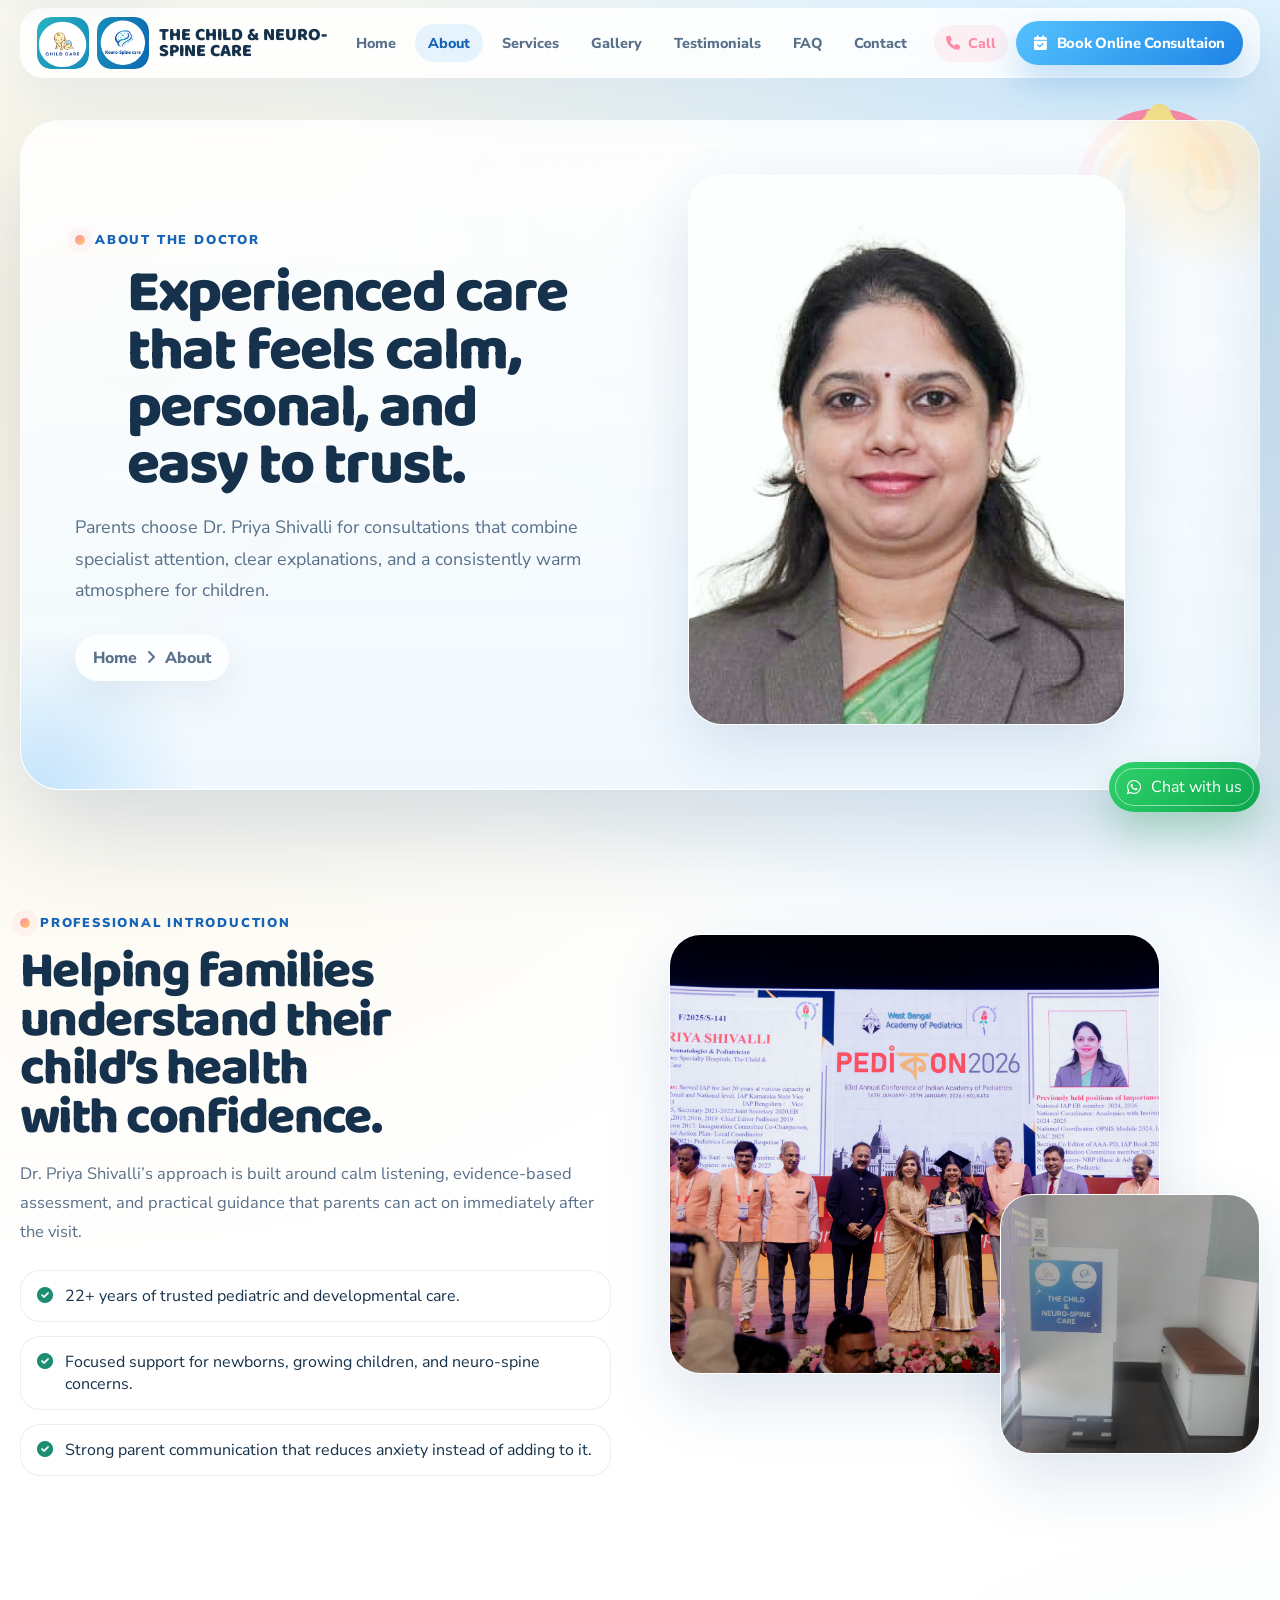
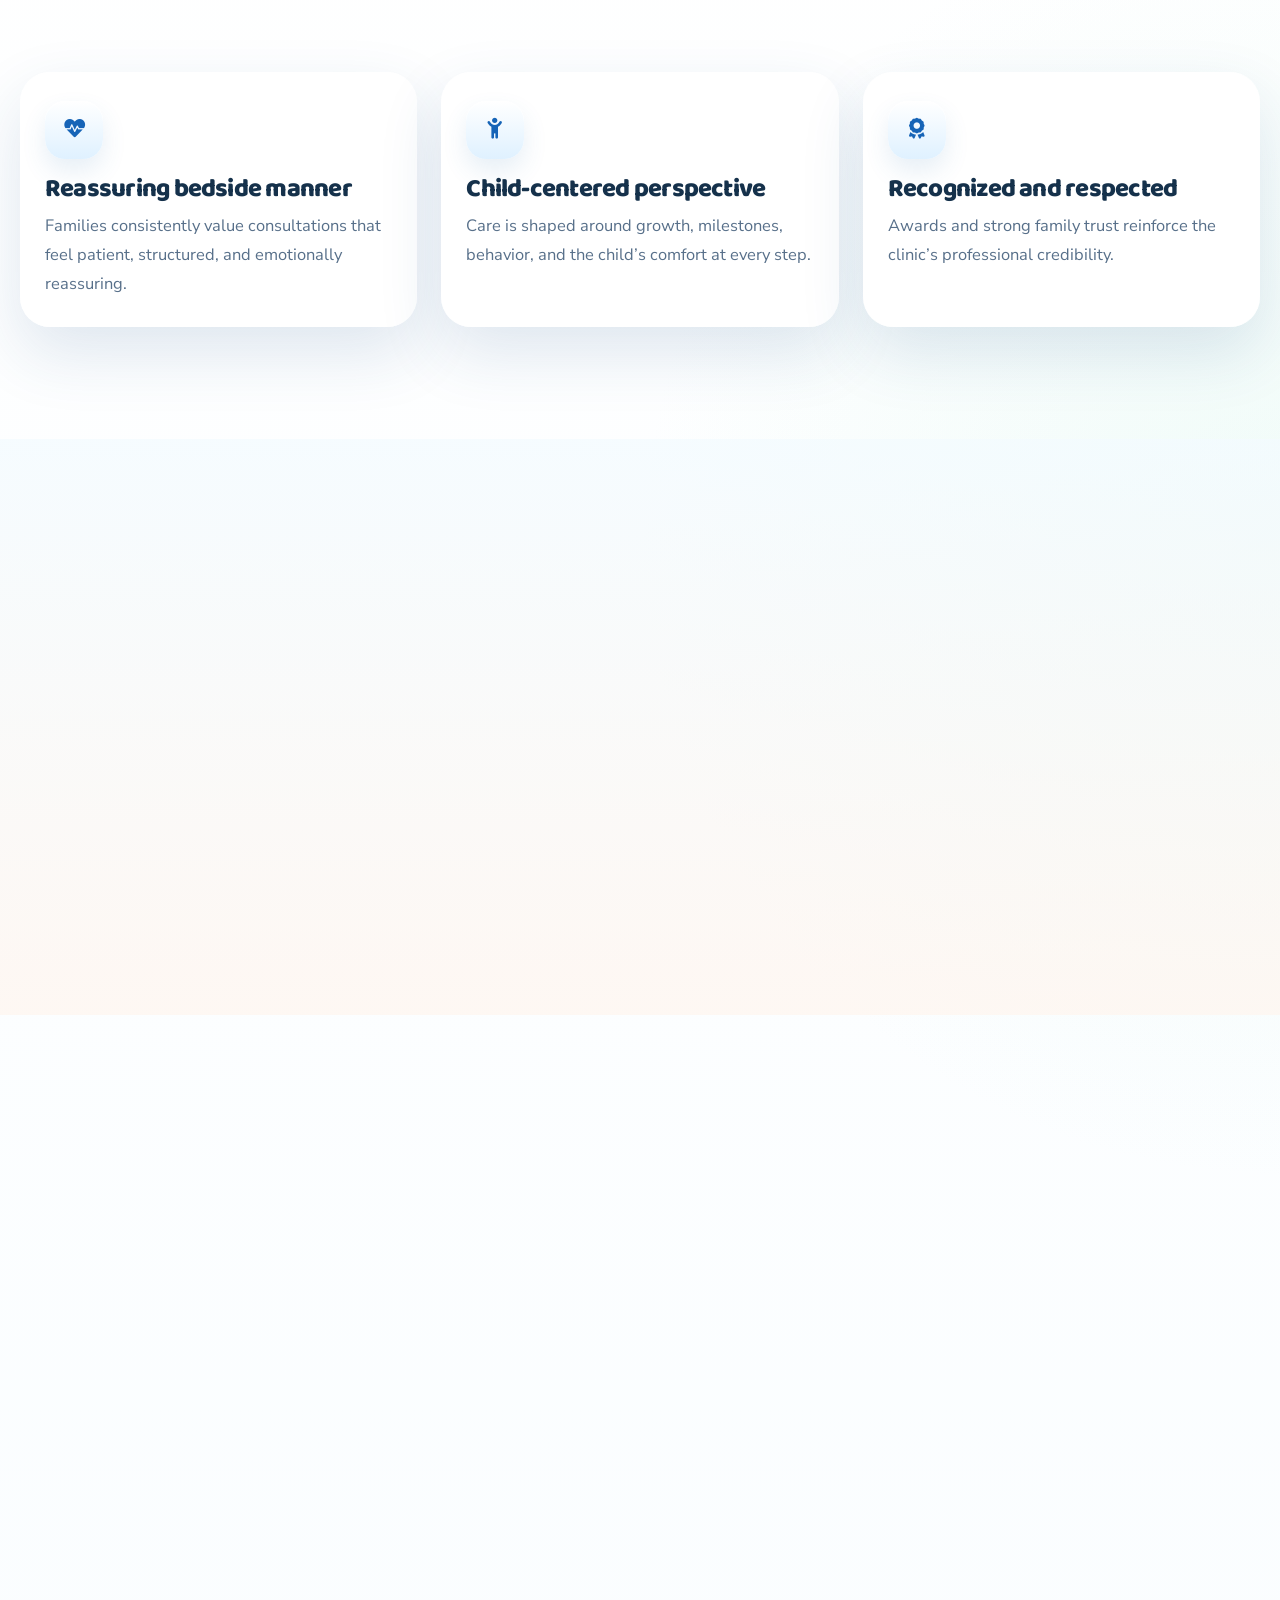
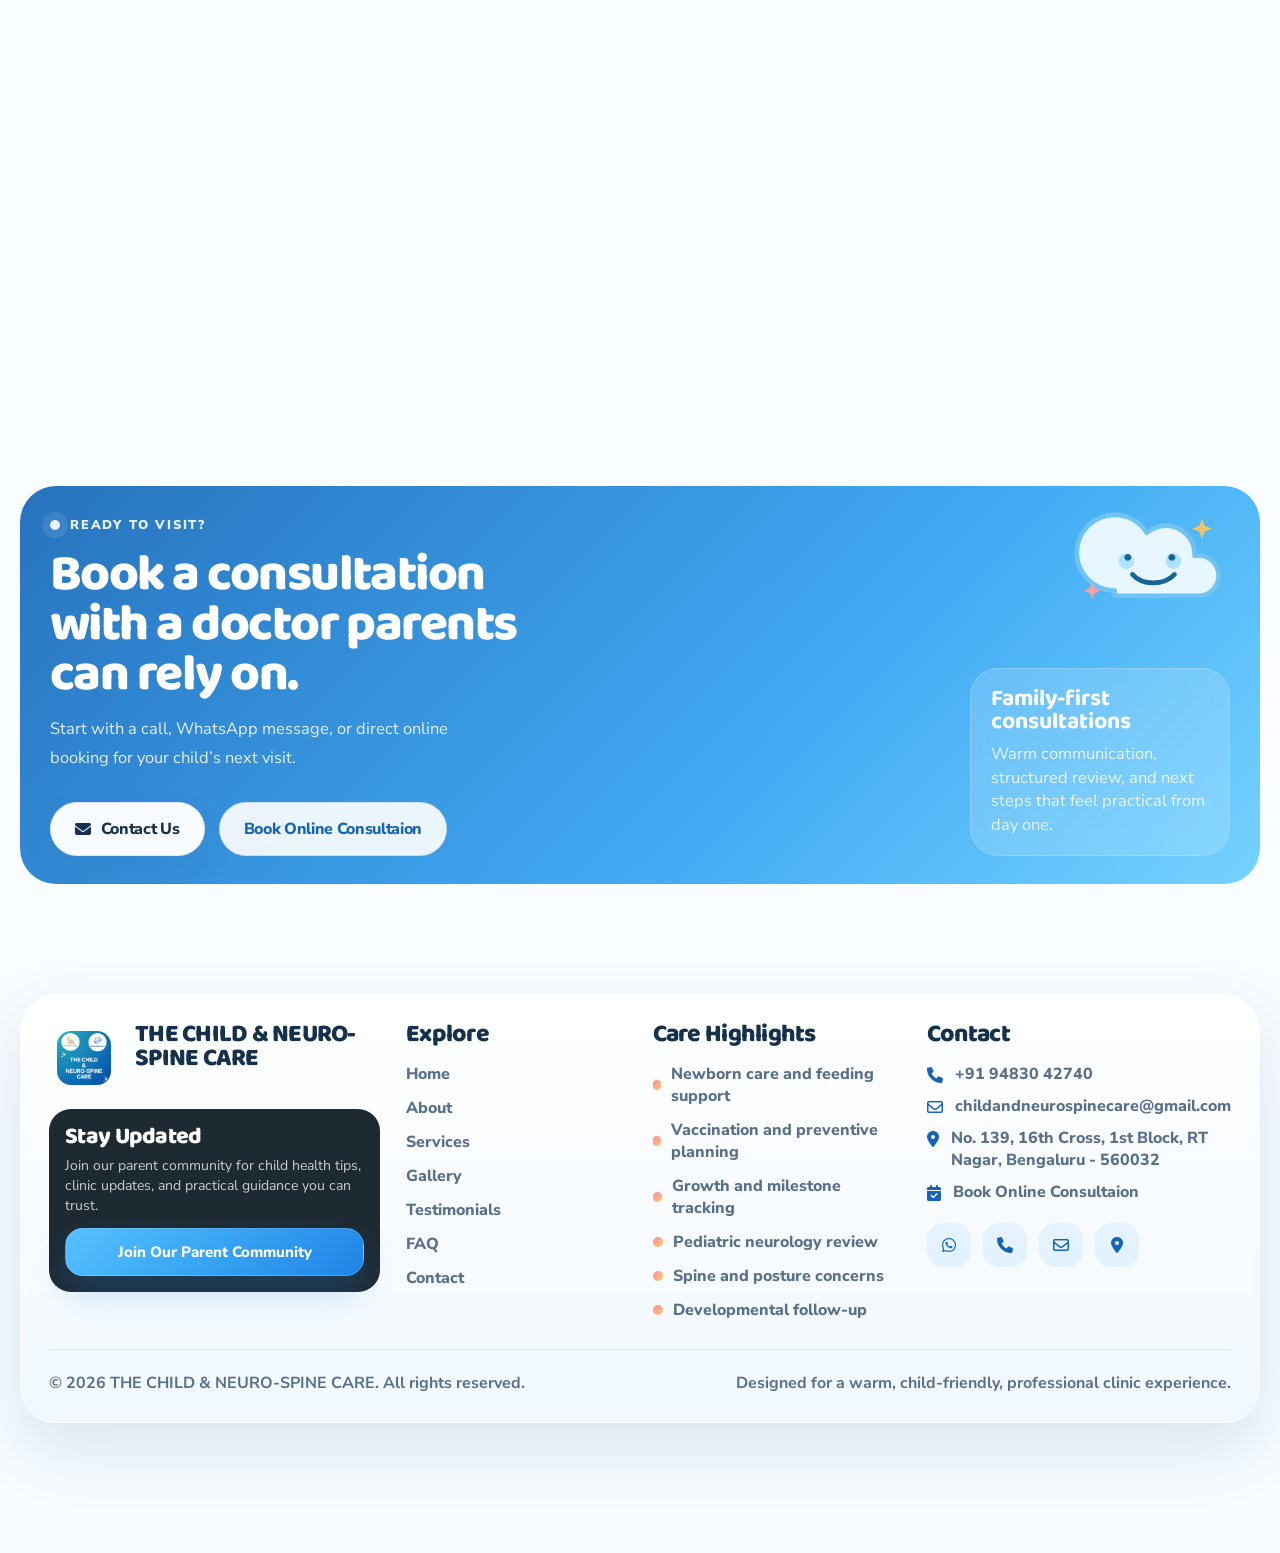
==== about.html @ d3ec3503 "commit" ====
<!DOCTYPE html>
<html lang="en">
<head>
  <meta charset="UTF-8">
  <meta name="viewport" content="width=device-width, initial-scale=1.0">
  <title>About Dr. Priya Shivalli | THE CHILD &amp; NEURO-SPINE CARE</title>
  <meta name="description" content="Meet Dr. Priya Shivalli and learn how THE CHILD &amp; NEURO-SPINE CARE combines experienced pediatric guidance with a child-friendly clinic experience in Bengaluru.">
  <meta name="keywords" content="Dr Priya Shivalli, pediatrician Bengaluru, child specialist RT Nagar, neuro-spine doctor">
  <link rel="canonical" href="https://thechildandneurospinecare.com/about.html">
  <meta property="og:type" content="profile">
  <meta property="og:title" content="About Dr. Priya Shivalli | THE CHILD &amp; NEURO-SPINE CARE">
  <meta property="og:description" content="Experienced, compassionate pediatric and neuro-spine care for children and families in Bengaluru.">
  <meta property="og:image" content="assets/img/all-images/drpriya/dr-priya-portrait.jpeg">
  <link rel="preconnect" href="https://fonts.googleapis.com">
  <link rel="preconnect" href="https://fonts.gstatic.com" crossorigin>
  <link rel="shortcut icon" href="assets/img/logo/drpriya/clinic-logo.png">
  <link rel="stylesheet" href="assets/css/plugins/fontawesome.css">
  <link rel="stylesheet" href="assets/css/styles.css">
  <script src="assets/js/script.js" defer></script>
</head>
<body data-page="about">
  <a class="skip-to-content" href="#main-content">Skip to content</a>
  <header class="site-header" data-site-header></header>

  <main class="site-main" id="main-content">
    <section class="page-hero">
      <div class="container">
        <img class="shape-doodle shape-doodle--rainbow" src="assets/img/icons/care-rainbow.svg" alt="" aria-hidden="true" data-parallax="16">
        <div class="page-hero__layout">
          <div class="page-hero__copy" data-reveal>
            <span class="eyebrow">About The Doctor</span>
            <h1>Experienced care that feels calm, personal, and easy to trust.</h1>
            <p class="lead">Parents choose Dr. Priya Shivalli for consultations that combine specialist attention, clear explanations, and a consistently warm atmosphere for children.</p>
            <div class="page-breadcrumbs" aria-label="Breadcrumb">
              <span><a href="index.html">Home</a></span>
              <span><i class="fa-solid fa-angle-right"></i></span>
              <span>About</span>
            </div>
          </div>

          <div class="page-hero__art page-hero__art--stack" data-reveal data-tilt>
            <div class="hero-portrait-card hero-portrait-card--about">
              <img class="about-hero-portrait" src="assets/img/all-images/drpriya/dr-priya-portrait.jpeg" alt="Dr. Priya Shivalli portrait" width="620" height="720" loading="eager">
            </div>
          </div>
        </div>
      </div>
    </section>

    <section class="section section--tight">
      <div class="container">
        <div class="split-layout split-layout--feature">
          <div class="section-copy" data-reveal>
            <span class="eyebrow">Professional Introduction</span>
            <h2>Helping families understand their child&rsquo;s health with confidence.</h2>
            <p>Dr. Priya Shivalli&rsquo;s approach is built around calm listening, evidence-based assessment, and practical guidance that parents can act on immediately after the visit.</p>
            <ul class="feature-list">
              <li><i class="fa-solid fa-circle-check"></i><span>22+ years of trusted pediatric and developmental care.</span></li>
              <li><i class="fa-solid fa-circle-check"></i><span>Focused support for newborns, growing children, and neuro-spine concerns.</span></li>
              <li><i class="fa-solid fa-circle-check"></i><span>Strong parent communication that reduces anxiety instead of adding to it.</span></li>
            </ul>
          </div>

          <div class="photo-stack" data-reveal>
            <div class="image-frame image-frame--tall">
              <img src="assets/img/all-images/drpriya/fiap-award.jpeg" alt="Dr. Priya Shivalli professional recognition award" width="620" height="460" loading="lazy">
            </div>
            <div class="image-frame image-frame--small">
              <img src="assets/img/all-images/drpriya/WhatsApp Image 2026-04-08 at 11.12.09.jpeg" alt="Professional clinic image of Dr. Priya Shivalli" width="420" height="420" loading="lazy">
            </div>
          </div>
        </div>
      </div>
    </section>

    <section class="section">
      <div class="container">
        <div class="grid grid-3">
          <article class="trust-card" data-reveal>
            <div class="trust-icon"><i class="fa-solid fa-heart-pulse"></i></div>
            <h3>Reassuring bedside manner</h3>
            <p>Families consistently value consultations that feel patient, structured, and emotionally reassuring.</p>
          </article>
          <article class="trust-card" data-reveal>
            <div class="trust-icon"><i class="fa-solid fa-child-reaching"></i></div>
            <h3>Child-centered perspective</h3>
            <p>Care is shaped around growth, milestones, behavior, and the child&rsquo;s comfort at every step.</p>
          </article>
          <article class="trust-card" data-reveal>
            <div class="trust-icon"><i class="fa-solid fa-award"></i></div>
            <h3>Recognized and respected</h3>
            <p>Awards and strong family trust reinforce the clinic&rsquo;s professional credibility.</p>
          </article>
        </div>
      </div>
    </section>

    <section class="section section--soft">
      <div class="container">
        <div class="section-header center" data-reveal>
          <span class="eyebrow">Care Philosophy</span>
          <h2>The values families feel during every visit.</h2>
        </div>

        <div class="grid grid-3">
          <article class="story-card story-card--compact" data-reveal>
            <div class="story-card__body">
              <div class="story-icon"><i class="fa-solid fa-ear-listen"></i></div>
              <h3>Listen before advising</h3>
              <p>Concerns are understood fully before a diagnosis, plan, or referral path is discussed.</p>
            </div>
          </article>
          <article class="story-card story-card--compact" data-reveal>
            <div class="story-card__body">
              <div class="story-icon"><i class="fa-solid fa-book-medical"></i></div>
              <h3>Explain clearly</h3>
              <p>Parents leave knowing what is expected, what is urgent, and what follow-up looks like.</p>
            </div>
          </article>
          <article class="story-card story-card--compact" data-reveal>
            <div class="story-card__body">
              <div class="story-icon"><i class="fa-solid fa-hand-holding-heart"></i></div>
              <h3>Support consistently</h3>
              <p>The goal is long-term trust, not a one-time visit that leaves parents uncertain.</p>
            </div>
          </article>
        </div>
      </div>
    </section>

    <section class="section">
      <div class="container">
        <div class="section-header center" data-reveal>
          <span class="eyebrow">Recognition</span>
          <h2>Awards and milestones that reflect trust and dedication.</h2>
        </div>

        <div class="mosaic-grid">
          <article class="mosaic-card mosaic-card--large" data-reveal>
            <img src="assets/img/all-images/drpriya/fiap-award.jpeg" alt="FIAP award recognition" width="760" height="620" loading="lazy">
          </article>
          <article class="mosaic-card" data-reveal>
            <img src="assets/img/all-images/drpriya/women-achiever-award.jpeg" alt="Women Achiever Award" width="420" height="320" loading="lazy">
          </article>
          <article class="mosaic-card" data-reveal>
            <img src="assets/img/all-images/drpriya/WhatsApp Image 2026-04-08 at 11.09.06.jpeg" alt="Professional recognition photo" width="420" height="320" loading="lazy">
          </article>
        </div>
      </div>
    </section>

    <section class="section cta-band">
      <div class="container">
        <div class="cta-panel" data-reveal>
          <img class="cta-doodle" src="assets/img/icons/pediatric-cloud.svg" alt="" aria-hidden="true">
          <div class="cta-grid">
            <div class="cta-copy">
              <span class="eyebrow eyebrow--light">Ready To Visit?</span>
              <h2>Book a consultation with a doctor parents can rely on.</h2>
              <p>Start with a call, WhatsApp message, or direct online booking for your child&rsquo;s next visit.</p>
              <div class="btn-row">
                <a class="btn btn-secondary" href="contact.html"><i class="fa-solid fa-envelope"></i> Contact Us</a>
                <a class="btn btn-outline" href="https://priyashivalli.exlyapp.com/049aae21-1f39-4c8d-b54e-3b586f53eaff" target="_blank" rel="noopener">Book Online Consultaion</a>
              </div>
            </div>
            <div class="cta-card">
              <strong>Family-first consultations</strong>
              <p>Warm communication, structured review, and next steps that feel practical from day one.</p>
            </div>
          </div>
        </div>
      </div>
    </section>
  </main>

  <footer class="site-footer" data-site-footer></footer>

  <a class="whatsapp-float" href="https://api.whatsapp.com/send/?phone=%2B919483042740&amp;text=Hello%21+I+would+like+to+book+an+appointment+for+my+child.&amp;type=phone_number&amp;app_absent=0" target="_blank" rel="noopener" aria-label="Chat on WhatsApp">
    <span class="whatsapp-float__pulse"></span>
    <i class="fa-brands fa-whatsapp"></i>
    <span>Chat with us</span>
  </a>

  <button class="back-to-top" type="button" aria-label="Back to top" data-back-to-top>
    <i class="fa-solid fa-arrow-up"></i>
  </button>

  <div class="sticky-cta-bar">
    <div class="sticky-cta-bar__inner">
      <a class="btn btn-primary" href="https://priyashivalli.exlyapp.com/049aae21-1f39-4c8d-b54e-3b586f53eaff" target="_blank" rel="noopener"><i class="fa-solid fa-calendar-check"></i> Book Online Consultaion</a>
      <a class="btn btn-call" href="tel:+919483042740"><i class="fa-solid fa-phone"></i> Call</a>
    </div>
  </div>
</body>
</html>
---- assets/css/styles.css ----
@import url("https://fonts.googleapis.com/css2?family=Baloo+2:wght@600;700;800&family=Nunito+Sans:wght@400;600;700;800;900&display=swap");

:root {
  --primary: #3aa7f3;
  --primary-dark: #1664b7;
  --secondary: #ff8ba7;
  --secondary-soft: rgba(255, 139, 167, 0.16);
  --accent: #ffcb65;
  --mint: #bdf0de;
  --mint-dark: #1b8e72;
  --ink: #15314b;
  --ink-soft: #58708a;
  --surface: rgba(255, 255, 255, 0.92);
  --surface-strong: #ffffff;
  --surface-blue: #edf7ff;
  --surface-peach: #fff2ed;
  --surface-mint: #eefcf5;
  --line: rgba(21, 49, 75, 0.1);
  --line-strong: rgba(21, 49, 75, 0.18);
  --shadow-sm: 0 16px 34px rgba(37, 88, 141, 0.08);
  --shadow-md: 0 26px 64px rgba(37, 88, 141, 0.14);
  --shadow-lg: 0 42px 96px rgba(37, 88, 141, 0.18);
  --radius-sm: 20px;
  --radius-md: 28px;
  --radius-lg: 40px;
  --radius-pill: 999px;
  --container: 1240px;
  --header-height: 68px;
  --gradient-main: linear-gradient(135deg, #56c1ff 0%, #3aa7f3 45%, #1f84e7 100%);
  --gradient-soft: linear-gradient(180deg, rgba(255, 255, 255, 0.94) 0%, rgba(238, 248, 255, 0.92) 100%);
  --gradient-peach: linear-gradient(135deg, #fff5ea 0%, #ffe0d8 100%);
  --gradient-mint: linear-gradient(135deg, #effff6 0%, #d7f8e7 100%);
}

*,
*::before,
*::after {
  box-sizing: border-box;
}

html {
  scroll-behavior: smooth;
}

body {
  margin: 0;
  font-family: "Nunito Sans", sans-serif;
  color: var(--ink);
  background:
    radial-gradient(circle at 8% 8%, rgba(255, 203, 101, 0.18), transparent 20%),
    radial-gradient(circle at 88% 5%, rgba(58, 167, 243, 0.18), transparent 18%),
    radial-gradient(circle at 100% 45%, rgba(189, 240, 222, 0.2), transparent 22%),
    linear-gradient(180deg, #f8fdff 0%, #ffffff 26%, #f7fcff 100%);
}

body.menu-open,
body.lightbox-open,
body.is-loading {
  overflow: hidden;
}

img {
  display: block;
  max-width: 100%;
}

a {
  color: inherit;
  text-decoration: none;
}

button,
input,
textarea,
select {
  font: inherit;
}

button {
  border: 0;
  background: none;
  cursor: pointer;
}

input,
textarea,
select {
  width: 100%;
  padding: 16px 18px;
  border-radius: 18px;
  border: 1px solid rgba(21, 49, 75, 0.12);
  background: rgba(255, 255, 255, 0.94);
  color: var(--ink);
  box-shadow: inset 0 1px 0 rgba(255, 255, 255, 0.5);
  transition: border-color 0.25s ease, box-shadow 0.25s ease, transform 0.25s ease;
}

input:focus,
textarea:focus,
select:focus {
  outline: none;
  border-color: rgba(58, 167, 243, 0.42);
  box-shadow: 0 0 0 4px rgba(58, 167, 243, 0.12);
}

textarea {
  min-height: 160px;
  resize: vertical;
}

.container {
  width: min(var(--container), calc(100% - 32px));
  margin: 0 auto;
}

.site-preloader {
  position: fixed;
  inset: 0;
  z-index: 320;
  display: grid;
  place-items: center;
  padding: 24px;
  background:
    radial-gradient(circle at 18% 18%, rgba(255, 203, 101, 0.22), transparent 18%),
    radial-gradient(circle at 82% 14%, rgba(58, 167, 243, 0.2), transparent 18%),
    radial-gradient(circle at 84% 78%, rgba(255, 139, 167, 0.16), transparent 20%),
    linear-gradient(180deg, rgba(248, 253, 255, 0.98), rgba(235, 246, 255, 0.98));
  opacity: 1;
  visibility: visible;
  transition: opacity 0.45s ease, visibility 0.45s ease;
}

.site-preloader.is-hidden {
  opacity: 0;
  visibility: hidden;
  pointer-events: none;
}

.site-preloader__panel {
  width: min(620px, 100%);
  padding: 34px 30px 28px;
  border-radius: 38px;
  background: rgba(255, 255, 255, 0.82);
  border: 1px solid rgba(255, 255, 255, 0.88);
  box-shadow: 0 34px 80px rgba(40, 104, 165, 0.18);
  backdrop-filter: blur(22px);
}

.site-preloader__scene {
  position: relative;
  display: grid;
  grid-template-columns: 120px 1fr 120px;
  gap: 18px;
  align-items: center;
}

.site-preloader__tile {
  display: grid;
  place-items: center;
  aspect-ratio: 1;
  border-radius: 28px;
  background: rgba(255, 255, 255, 0.92);
  box-shadow: 0 18px 40px rgba(56, 119, 178, 0.12);
}

.site-preloader__tile svg {
  width: 76%;
  height: auto;
}

.site-preloader__tile--rattle {
  animation: preloaderFloat 2.8s ease-in-out infinite;
}

.site-preloader__tile--rainbow {
  animation: preloaderBob 3.4s ease-in-out infinite;
}

.site-preloader__tile--block {
  animation: preloaderFloat 3s ease-in-out infinite -1.2s;
}

.site-preloader__star {
  transform-origin: 70px 24px;
  animation: preloaderTwinkle 1.8s ease-in-out infinite;
}

.site-preloader__copy {
  margin-top: 24px;
  text-align: center;
}

.site-preloader__copy strong,
.site-preloader__copy span {
  display: block;
}

.site-preloader__copy strong {
  font-family: "Baloo 2", sans-serif;
  font-size: clamp(1.65rem, 4vw, 2.55rem);
  line-height: 0.98;
  color: var(--ink);
}

.site-preloader__copy span {
  margin-top: 10px;
  color: var(--ink-soft);
  font-size: 1rem;
  font-weight: 800;
  line-height: 1.5;
}

.site-preloader__progress {
  margin-top: 22px;
  height: 10px;
  border-radius: 999px;
  background: rgba(21, 49, 75, 0.08);
  overflow: hidden;
}

.site-preloader__progress span {
  display: block;
  width: 42%;
  height: 100%;
  border-radius: inherit;
  background: linear-gradient(135deg, #ff8ba7 0%, #ffcb65 40%, #56c1ff 100%);
  animation: preloaderProgress 1.7s ease-in-out infinite;
}

.site-main {
  overflow: clip;
}

.section {
  padding: 112px 0;
  position: relative;
}

.section--tight {
  padding: 84px 0;
}

.section--soft {
  padding: 100px 0;
  background: linear-gradient(180deg, rgba(243, 251, 255, 0.74), rgba(255, 245, 238, 0.7));
}

.skip-to-content {
  position: absolute;
  left: 18px;
  top: -60px;
  z-index: 200;
  padding: 12px 16px;
  border-radius: 14px;
  background: #fff;
  box-shadow: var(--shadow-sm);
}

.skip-to-content:focus {
  top: 18px;
}

h1,
h2,
h3,
h4,
h5,
h6 {
  margin: 0;
  font-family: "Baloo 2", sans-serif;
  font-weight: 800;
  line-height: 0.95;
  letter-spacing: -0.03em;
}

h1 {
  font-size: clamp(3.15rem, 6vw, 5.75rem);
}

h2 {
  font-size: clamp(2.2rem, 4vw, 3.8rem);
}

h3 {
  font-size: clamp(1.3rem, 2vw, 1.85rem);
}

p {
  margin: 0;
  color: var(--ink-soft);
  line-height: 1.76;
  font-size: 1.03rem;
}

ul {
  margin: 0;
  padding: 0;
  list-style: none;
}

.lead {
  font-size: 1.12rem;
  max-width: 58ch;
}

.eyebrow {
  display: inline-flex;
  align-items: center;
  gap: 10px;
  font-size: 0.8rem;
  font-weight: 900;
  letter-spacing: 0.14em;
  text-transform: uppercase;
  color: var(--primary-dark);
}

.eyebrow::before {
  content: "";
  width: 10px;
  height: 10px;
  border-radius: 999px;
  background: linear-gradient(135deg, var(--secondary) 0%, var(--accent) 100%);
  box-shadow: 0 0 0 8px rgba(255, 139, 167, 0.08);
}

.eyebrow--light {
  color: rgba(255, 255, 255, 0.88);
}

.eyebrow--light::before {
  background: rgba(255, 255, 255, 0.9);
  box-shadow: 0 0 0 8px rgba(255, 255, 255, 0.09);
}

.section-header {
  max-width: 1120px;
  margin: 0 auto 46px;
  text-align: center;
}

.section-header--left {
  margin: 0 0 28px;
  text-align: left;
}

.section-header h2,
.page-hero__copy h1 {
  max-width: 28ch;
  margin-top: 14px;
  margin-left: auto;
  margin-right: auto;
}

.section-header--left h2 {
  max-width: 14ch;
  margin-left: 0;
  margin-right: 0;
}

.section-header p,
.section-copy p {
  margin-top: 16px;
}

.section-header p {
  max-width: 48ch;
  margin-left: auto;
  margin-right: auto;
}

.btn-row {
  display: flex;
  flex-wrap: wrap;
  gap: 14px;
  margin-top: 30px;
}

.btn-row--center {
  justify-content: center;
}

.btn {
  display: inline-flex;
  align-items: center;
  justify-content: center;
  gap: 10px;
  min-height: 54px;
  padding: 0 24px;
  border-radius: var(--radius-pill);
  font-weight: 800;
  letter-spacing: -0.02em;
  transition: transform 0.25s ease, box-shadow 0.25s ease, background 0.25s ease, border-color 0.25s ease;
}

.btn:hover {
  transform: translateY(-2px);
}

.btn-primary {
  color: #fff;
  background: var(--gradient-main);
  box-shadow: 0 18px 36px rgba(41, 137, 219, 0.28);
}

.btn-primary:hover {
  box-shadow: 0 24px 48px rgba(41, 137, 219, 0.34);
}

.btn-secondary {
  background: rgba(255, 255, 255, 0.96);
  border: 1px solid rgba(21, 49, 75, 0.08);
  color: var(--ink);
  box-shadow: var(--shadow-sm);
}

.btn-outline {
  background: rgba(255, 255, 255, 0.16);
  color: #fff;
  border: 1px solid rgba(255, 255, 255, 0.34);
  backdrop-filter: blur(10px);
}

body[data-page="home"] .btn-outline,
body[data-page="about"] .btn-outline,
body[data-page="services"] .btn-outline,
body[data-page="gallery"] .btn-outline,
body[data-page="testimonials"] .btn-outline,
body[data-page="faq"] .btn-outline,
body[data-page="contact"] .btn-outline,
.section .btn-outline {
  color: var(--primary-dark);
  background: rgba(255, 255, 255, 0.9);
  border-color: rgba(21, 49, 75, 0.12);
}

body[data-page="contact"] .page-hero__copy h1 {
  font-size: clamp(2.6rem, 4.6vw, 4.1rem);
  max-width: 16ch;
}

body[data-page="about"] .page-hero__copy h1,
body[data-page="services"] .page-hero__copy h1,
body[data-page="gallery"] .page-hero__copy h1,
body[data-page="testimonials"] .page-hero__copy h1,
body[data-page="faq"] .page-hero__copy h1 {
  font-size: clamp(2.55rem, 4.7vw, 4.45rem);
  max-width: 13ch;
}

.pulse-cta {
  animation: pulseShadow 2.8s infinite ease-in-out;
}

.site-header {
  position: sticky;
  top: 0;
  z-index: 120;
  padding: 8px 0 0;
}

.nav-shell {
  display: grid;
  grid-template-columns: auto 1fr auto;
  align-items: center;
  gap: 14px;
  min-height: var(--header-height);
  padding: 8px 16px;
  border: 1px solid rgba(255, 255, 255, 0.68);
  border-radius: 24px;
  background: rgba(255, 255, 255, 0.84);
  box-shadow: 0 18px 52px rgba(61, 117, 173, 0.1);
  backdrop-filter: blur(20px);
}

.site-header.is-scrolled .nav-shell {
  box-shadow: 0 18px 44px rgba(61, 117, 173, 0.16);
  transform: translateY(-2px);
}

.brand-link {
  display: inline-flex;
  align-items: center;
  gap: 10px;
  min-width: 0;
}

.brand-icons {
  display: flex;
  align-items: center;
  gap: 8px;
}

.brand-icon {
  display: block;
  width: 52px;
  height: 52px;
  border-radius: 14px;
  overflow: hidden;
  flex: 0 0 auto;
}

.brand-icon img {
  display: block;
  width: 100%;
  height: 100%;
  object-fit: cover;
  border-radius: inherit;
}

.brand-copy {
  min-width: 0;
}

.brand-title {
  display: block;
  color: var(--ink);
  font-family: "Baloo 2", sans-serif;
  font-size: 1.12rem;
  font-weight: 800;
  line-height: 0.92;
}

.brand-subtitle {
  display: block;
  margin-top: 2px;
  color: var(--ink-soft);
  font-size: 0.74rem;
  line-height: 1.2;
}

.nav-links {
  display: flex;
  justify-content: center;
  flex-wrap: nowrap;
  gap: 6px;
}

.nav-links a {
  padding: 9px 13px;
  border-radius: 999px;
  color: var(--ink-soft);
  font-size: 0.9rem;
  font-weight: 800;
  white-space: nowrap;
  transition: color 0.25s ease, background 0.25s ease, transform 0.25s ease;
}

.nav-links a:hover,
.nav-links a.is-active {
  color: var(--primary-dark);
  background: rgba(58, 167, 243, 0.12);
}

.nav-actions {
  display: inline-flex;
  align-items: center;
  gap: 8px;
}

.nav-pill {
  display: inline-flex;
  align-items: center;
  gap: 8px;
  padding: 9px 12px;
  border-radius: 999px;
  background: rgba(255, 139, 167, 0.12);
  color: var(--secondary);
  font-size: 0.88rem;
  font-weight: 800;
  white-space: nowrap;
}

.nav-cta {
  min-height: 44px;
  padding-inline: 18px;
  font-size: 0.92rem;
  white-space: nowrap;
}

.nav-toggle {
  display: none;
  width: 48px;
  height: 48px;
  border-radius: 16px;
  color: var(--ink);
  background: rgba(58, 167, 243, 0.1);
}

.mobile-menu {
  position: fixed;
  inset: 0;
  pointer-events: none;
  z-index: 140;
}

.mobile-menu__backdrop {
  position: absolute;
  inset: 0;
  background: rgba(16, 29, 45, 0.46);
  opacity: 0;
  transition: opacity 0.25s ease;
}

.mobile-menu__panel {
  position: absolute;
  top: 16px;
  right: 16px;
  bottom: 16px;
  width: min(420px, calc(100% - 32px));
  padding: 20px;
  border-radius: 30px;
  background: rgba(255, 255, 255, 0.96);
  box-shadow: var(--shadow-lg);
  transform: translateX(104%);
  transition: transform 0.3s ease;
  display: flex;
  flex-direction: column;
}

.mobile-menu.is-open {
  pointer-events: auto;
}

.mobile-menu.is-open .mobile-menu__backdrop {
  opacity: 1;
}

.mobile-menu.is-open .mobile-menu__panel {
  transform: translateX(0);
}

.mobile-menu__head,
.mobile-menu__brand {
  display: flex;
  align-items: center;
  gap: 14px;
}

.mobile-menu__head {
  justify-content: space-between;
  margin-bottom: 22px;
}

.mobile-menu__brand img {
  width: 54px;
  height: 54px;
  border-radius: 18px;
}

.mobile-menu__title {
  font-family: "Baloo 2", sans-serif;
  font-size: 1.4rem;
  line-height: 0.95;
}

.mobile-menu__brand p {
  margin-top: 6px;
  font-size: 0.9rem;
}

.mobile-menu__close {
  width: 46px;
  height: 46px;
  border-radius: 16px;
  background: rgba(58, 167, 243, 0.1);
  color: var(--ink);
}

.mobile-menu__nav {
  display: grid;
  gap: 8px;
}

.mobile-menu__nav a {
  display: flex;
  align-items: center;
  justify-content: space-between;
  gap: 12px;
  padding: 16px 18px;
  border-radius: 18px;
  background: rgba(237, 247, 255, 0.86);
  font-weight: 800;
  color: var(--ink);
}

.mobile-menu__nav a.is-active {
  background: rgba(58, 167, 243, 0.14);
  color: var(--primary-dark);
}

.mobile-menu__meta {
  margin-top: auto;
  display: grid;
  gap: 10px;
}

.mobile-menu__meta a {
  display: flex;
  align-items: center;
  gap: 10px;
  padding: 15px 16px;
  border-radius: 18px;
  background: rgba(255, 245, 238, 0.9);
  color: var(--ink);
  font-weight: 700;
}

.page-hero {
  position: relative;
  padding: 42px 0 38px;
}

.page-hero--home {
  padding-top: 18px;
}

.page-hero__layout {
  position: relative;
  display: grid;
  grid-template-columns: minmax(0, 1.05fr) minmax(320px, 0.95fr);
  gap: 42px;
  align-items: center;
  padding: 54px;
  border-radius: var(--radius-lg);
  background:
    linear-gradient(180deg, rgba(255, 255, 255, 0.9) 0%, rgba(240, 248, 255, 0.95) 100%),
    linear-gradient(130deg, rgba(255, 203, 101, 0.16) 0%, rgba(255, 255, 255, 0) 42%),
    linear-gradient(230deg, rgba(58, 167, 243, 0.16) 0%, rgba(255, 255, 255, 0) 48%);
  border: 1px solid rgba(255, 255, 255, 0.88);
  box-shadow: var(--shadow-lg);
  overflow: hidden;
}

.page-hero__layout::before,
.page-hero__layout::after {
  content: "";
  position: absolute;
  border-radius: 999px;
  pointer-events: none;
}

.page-hero__layout::before {
  width: 260px;
  height: 260px;
  right: -80px;
  top: -100px;
  background: radial-gradient(circle, rgba(255, 203, 101, 0.32), transparent 68%);
}

.page-hero__layout::after {
  width: 320px;
  height: 320px;
  left: -140px;
  bottom: -160px;
  background: radial-gradient(circle, rgba(58, 167, 243, 0.24), transparent 70%);
}

.page-hero__layout--home {
  min-height: 0;
}

.page-hero__layout--split {
  grid-template-columns: minmax(0, 1fr) minmax(380px, 0.96fr);
  gap: 24px;
  min-height: 0;
  align-items: center;
  padding: 24px;
  background:
    linear-gradient(180deg, rgba(255, 255, 255, 0.96) 0%, rgba(244, 250, 255, 0.96) 100%),
    linear-gradient(130deg, rgba(255, 203, 101, 0.1) 0%, rgba(255, 255, 255, 0) 46%),
    linear-gradient(230deg, rgba(58, 167, 243, 0.1) 0%, rgba(255, 255, 255, 0) 48%);
}

.hero-home-copy {
  position: relative;
  z-index: 2;
  display: flex;
  flex-direction: column;
  justify-content: center;
  gap: 0;
  padding: 8px 4px 8px 0;
}

.hero-home-copy h1 {
  max-width: 13ch;
  margin-top: 12px;
  color: var(--ink);
  font-size: clamp(2.45rem, 3.9vw, 4.2rem);
  line-height: 0.96;
}

.hero-home-copy .lead {
  margin-top: 14px;
  max-width: 48ch;
  color: var(--ink-soft);
  font-size: 1.02rem;
}

.hero-home-media {
  position: relative;
  min-height: 500px;
}

.hero-video-card {
  position: absolute;
  inset: 0;
  overflow: hidden;
  border-radius: 30px;
  box-shadow: 0 34px 70px rgba(28, 81, 132, 0.18);
  background: #d9eefb;
}

.hero-video-card__media,
.hero-video-card__overlay {
  position: absolute;
  inset: 0;
}

.hero-video-card__media {
  width: 100%;
  height: 100%;
  object-fit: cover;
}

.hero-video-card__overlay {
  background:
    linear-gradient(180deg, rgba(17, 41, 64, 0.12) 0%, rgba(17, 41, 64, 0.18) 100%),
    radial-gradient(circle at 0% 0%, rgba(255, 255, 255, 0.22), transparent 28%);
}

.hero-media-note {
  position: absolute;
  z-index: 2;
  display: inline-flex;
  align-items: center;
  gap: 12px;
  max-width: 238px;
  padding: 14px 16px;
  border-radius: 20px;
  background: rgba(255, 255, 255, 0.96);
  box-shadow: 0 22px 40px rgba(41, 93, 147, 0.14);
}

.hero-media-note i {
  display: grid;
  place-items: center;
  width: 44px;
  height: 44px;
  border-radius: 16px;
  background: rgba(58, 167, 243, 0.12);
  color: var(--primary-dark);
}

.hero-media-note strong,
.hero-media-note span {
  display: block;
}

.hero-media-note strong {
  color: var(--ink);
  font-size: 0.94rem;
}

.hero-media-note span {
  margin-top: 3px;
  color: var(--ink-soft);
  font-size: 0.8rem;
  line-height: 1.35;
}

.hero-media-note--top {
  top: 18px;
  left: 18px;
}

.hero-media-note--bottom {
  right: 18px;
  bottom: 18px;
}

.page-hero__copy {
  position: relative;
  z-index: 1;
}

.page-hero__copy .lead {
  margin-top: 18px;
}

.hero-pill-row {
  display: flex;
  flex-wrap: wrap;
  gap: 10px;
  margin-top: 16px;
}

.hero-pill {
  display: inline-flex;
  align-items: center;
  gap: 10px;
  padding: 10px 14px;
  border-radius: 999px;
  background: rgba(255, 255, 255, 0.9);
  color: var(--ink);
  font-size: 0.94rem;
  font-weight: 800;
  box-shadow: 0 12px 24px rgba(57, 113, 171, 0.08);
}

.hero-pill i {
  color: var(--secondary);
}

.hero-stat-row {
  display: grid;
  grid-template-columns: repeat(3, minmax(0, 1fr));
  gap: 12px;
  margin-top: 18px;
}

.hero-stat {
  padding: 14px 14px 12px;
  border-radius: 20px;
  background: rgba(255, 255, 255, 0.88);
  border: 1px solid rgba(21, 49, 75, 0.08);
  box-shadow: 0 12px 24px rgba(57, 113, 171, 0.08);
}

.hero-stat strong {
  display: block;
  font-family: "Baloo 2", sans-serif;
  font-size: 1.9rem;
  line-height: 0.92;
  color: var(--primary-dark);
}

.hero-stat span {
  display: block;
  margin-top: 6px;
  color: var(--ink-soft);
  font-size: 0.84rem;
  font-weight: 800;
  line-height: 1.35;
}

.metrics-strip {
  display: grid;
  grid-template-columns: repeat(3, minmax(0, 1fr));
  gap: 16px;
  margin-top: 30px;
}

.metrics-strip--hero {
  margin-top: 34px;
}

.metric-card {
  padding: 20px 18px;
  border-radius: 24px;
  background: rgba(255, 255, 255, 0.86);
  border: 1px solid rgba(21, 49, 75, 0.08);
  box-shadow: var(--shadow-sm);
}

.metric-card strong {
  display: block;
  font-family: "Baloo 2", sans-serif;
  font-size: 2.25rem;
  color: var(--primary-dark);
  line-height: 0.9;
}

.metric-card span {
  display: block;
  margin-top: 8px;
  color: var(--ink-soft);
  font-weight: 700;
  line-height: 1.45;
}

.page-breadcrumbs {
  display: inline-flex;
  align-items: center;
  gap: 10px;
  margin-top: 28px;
  padding: 12px 18px;
  border-radius: 999px;
  background: rgba(255, 255, 255, 0.86);
  color: var(--ink-soft);
  font-weight: 800;
  box-shadow: var(--shadow-sm);
}

.page-hero__art {
  position: relative;
  min-height: 560px;
  z-index: 1;
  transition: transform 0.3s ease;
}

.page-hero__art--stack,
.page-hero__art--mosaic {
  display: grid;
  place-items: center;
}

.hero-portrait-card,
.hero-photo-card,
.image-frame,
.story-card,
.gallery-card,
.contact-card,
.testimonial-card,
.trust-card,
.service-panel,
.faq-note-card,
.hours-card,
.contact-form,
.footer-panel,
.highlight-band {
  border: 1px solid rgba(255, 255, 255, 0.84);
  box-shadow: var(--shadow-md);
}

.hero-portrait-card,
.hero-photo-card {
  position: absolute;
  overflow: hidden;
  background: rgba(255, 255, 255, 0.9);
}

.hero-portrait-card {
  inset: 0 60px 70px 10px;
  border-radius: 34px;
}

.hero-portrait-card img,
.hero-photo-card img {
  width: 100%;
  height: 100%;
  object-fit: cover;
}

.hero-portrait-card--about {
  inset: 0 80px 10px 0;
}

.about-hero-portrait {
  object-position: center 18%;
  transform: scale(1.14);
  transform-origin: center 18%;
}

.hero-photo-card--clinic {
  right: -6px;
  bottom: 0;
  width: 260px;
  height: 200px;
  border-radius: 28px;
}

.hero-photo-card--award {
  right: -8px;
  bottom: 22px;
  width: 250px;
  height: 210px;
  border-radius: 28px;
}

.hero-photo-card--clinic-large {
  inset: 24px;
  border-radius: 34px;
}

.floating-badge {
  position: absolute;
  display: inline-flex;
  align-items: center;
  gap: 12px;
  max-width: 240px;
  padding: 14px 16px;
  border-radius: 22px;
  background: rgba(255, 255, 255, 0.96);
  box-shadow: 0 18px 30px rgba(55, 102, 157, 0.16);
  animation: floaty 4s ease-in-out infinite;
}

.floating-badge i {
  display: grid;
  place-items: center;
  width: 42px;
  height: 42px;
  border-radius: 14px;
  background: rgba(58, 167, 243, 0.14);
  color: var(--primary-dark);
}

.floating-badge strong,
.floating-badge span {
  display: block;
}

.floating-badge strong {
  font-size: 0.96rem;
}

.floating-badge span {
  color: var(--ink-soft);
  font-size: 0.82rem;
  line-height: 1.4;
}

.floating-badge--top {
  top: 34px;
  left: -18px;
}

.floating-badge--bottom {
  right: 18px;
  bottom: 26px;
  animation-delay: -1.5s;
}

.floating-badge--inline {
  position: absolute;
  left: -10px;
  bottom: 24px;
}

.shape-doodle {
  position: absolute;
  z-index: 0;
  pointer-events: none;
  transition: transform 0.2s linear;
  animation: drift 9s ease-in-out infinite;
}

.shape-doodle--cloud {
  width: 210px;
  top: 26px;
  right: 30px;
}

.shape-doodle--rainbow {
  width: 210px;
  top: 0;
  right: 18px;
}

.shape-doodle--loop {
  width: 160px;
  left: 16px;
  top: 48px;
}

.highlight-band {
  display: grid;
  grid-template-columns: repeat(4, minmax(0, 1fr));
  gap: 14px;
  margin-top: 22px;
  padding: 16px;
  border-radius: 28px;
  background: rgba(255, 255, 255, 0.88);
}

.highlight-band span {
  display: inline-flex;
  align-items: center;
  gap: 10px;
  justify-content: center;
  padding: 14px 16px;
  border-radius: 18px;
  background: rgba(237, 247, 255, 0.88);
  color: var(--ink);
  font-weight: 800;
  text-align: center;
  line-height: 1.35;
}

.highlight-band i {
  color: var(--secondary);
}

.split-layout {
  display: grid;
  grid-template-columns: repeat(2, minmax(0, 1fr));
  gap: 42px;
  align-items: center;
}

.split-layout--feature {
  gap: 58px;
}

.section-copy h2 {
  margin-top: 14px;
  max-width: 12ch;
}

.section-copy--centered {
  text-align: center;
}

.section-copy--centered .eyebrow {
  justify-content: center;
}

.section-copy--centered h2 {
  max-width: 24ch;
  margin-left: auto;
  margin-right: auto;
}

.section-header h2 {
  font-size: clamp(2.25rem, 3.2vw, 3.45rem);
  line-height: 1.02;
}

.section-copy--centered p {
  max-width: 46ch;
  margin-left: auto;
  margin-right: auto;
}

.section-copy--centered .feature-list,
.section-copy--centered .btn-row {
  text-align: left;
}

.feature-list {
  display: grid;
  gap: 14px;
  margin-top: 24px;
}

.feature-list li {
  display: flex;
  align-items: flex-start;
  gap: 12px;
  padding: 14px 16px;
  border-radius: 20px;
  background: rgba(255, 255, 255, 0.72);
  border: 1px solid rgba(21, 49, 75, 0.08);
}

.feature-list i {
  margin-top: 2px;
  color: var(--mint-dark);
}

.photo-stack {
  position: relative;
  min-height: 520px;
}

.photo-stack--offset {
  min-height: 580px;
}

.image-frame {
  overflow: hidden;
  border-radius: 32px;
  background: #fff;
}

.image-frame img {
  width: 100%;
  height: 100%;
  object-fit: cover;
}

.image-frame__award-crop {
  object-position: center bottom;
  transform: scale(1.18);
  transform-origin: center bottom;
}

.image-frame--tall {
  position: absolute;
  inset: 0 100px 80px 0;
}

.image-frame--small {
  position: absolute;
  right: 0;
  bottom: 0;
  width: 260px;
  height: 260px;
}

.image-frame--contact {
  min-height: 260px;
}

.image-frame--feature {
  min-height: 520px;
}

.floating-note {
  position: absolute;
  left: -20px;
  bottom: 24px;
  display: inline-flex;
  align-items: center;
  gap: 14px;
  max-width: 280px;
  padding: 16px 18px;
  border-radius: 24px;
  background: rgba(255, 255, 255, 0.96);
  box-shadow: var(--shadow-md);
}

.floating-note img {
  width: 74px;
  flex: 0 0 auto;
}

.floating-note span {
  font-weight: 800;
  line-height: 1.45;
}

.grid {
  display: grid;
  gap: 24px;
}

.grid-2 {
  grid-template-columns: repeat(2, minmax(0, 1fr));
}

.grid-3 {
  grid-template-columns: repeat(3, minmax(0, 1fr));
}

.grid-4 {
  grid-template-columns: repeat(4, minmax(0, 1fr));
}

.why-layout {
  display: grid;
  grid-template-columns: minmax(0, 1.05fr) minmax(0, 0.95fr);
  gap: 28px;
  align-items: center;
}

.why-layout__media {
  position: relative;
}

.why-layout__badge {
  position: absolute;
  left: 20px;
  right: 20px;
  bottom: 20px;
  padding: 18px 20px;
  border-radius: 24px;
  background: rgba(18, 46, 70, 0.74);
  color: #fff;
  backdrop-filter: blur(14px);
}

.why-layout__badge strong,
.why-layout__badge span {
  display: block;
}

.why-layout__badge span {
  margin-top: 6px;
  color: rgba(255, 255, 255, 0.84);
  font-size: 0.94rem;
}

.why-layout__cards {
  display: grid;
  grid-template-columns: repeat(2, minmax(0, 1fr));
  gap: 18px;
}

.trust-card--mini {
  min-height: 100%;
}

.process-grid {
  display: grid;
  grid-template-columns: repeat(4, minmax(0, 1fr));
  gap: 20px;
}

.process-card {
  position: relative;
  padding: 28px 22px 24px;
  border-radius: 30px;
  background: rgba(255, 255, 255, 0.92);
  border: 1px solid rgba(255, 255, 255, 0.84);
  box-shadow: var(--shadow-md);
  overflow: hidden;
}

.process-number {
  position: absolute;
  top: 16px;
  right: 18px;
  font-family: "Baloo 2", sans-serif;
  font-size: 3.2rem;
  line-height: 1;
  color: rgba(58, 167, 243, 0.14);
}

.process-icon {
  display: grid;
  place-items: center;
  width: 58px;
  height: 58px;
  border-radius: 20px;
  background: rgba(58, 167, 243, 0.12);
  color: var(--primary-dark);
  font-size: 1.35rem;
}

.process-icon i {
  line-height: 1;
}

.process-card h3 {
  margin-top: 18px;
}

.process-card p {
  margin-top: 10px;
}

.process-section--premium,
.parent-trust-section {
  isolation: isolate;
}

.process-section--premium::before,
.process-section--premium::after,
.parent-trust-section::before,
.parent-trust-section::after {
  content: "";
  position: absolute;
  border-radius: 50%;
  pointer-events: none;
  z-index: -1;
}

.process-section--premium::before {
  top: 110px;
  left: -140px;
  width: 360px;
  height: 360px;
  background: radial-gradient(circle, rgba(255, 203, 101, 0.28) 0%, rgba(255, 203, 101, 0) 72%);
  animation: drift 12s ease-in-out infinite;
}

.process-section--premium::after {
  right: -120px;
  bottom: 20px;
  width: 420px;
  height: 420px;
  background: radial-gradient(circle, rgba(58, 167, 243, 0.22) 0%, rgba(58, 167, 243, 0) 72%);
  animation: drift 14s ease-in-out infinite reverse;
}

.parent-trust-section::before {
  top: 40px;
  right: -140px;
  width: 420px;
  height: 420px;
  background: radial-gradient(circle, rgba(255, 139, 167, 0.18) 0%, rgba(255, 139, 167, 0) 74%);
  animation: drift 16s ease-in-out infinite;
}

.parent-trust-section::after {
  left: -110px;
  bottom: 10px;
  width: 360px;
  height: 360px;
  background: radial-gradient(circle, rgba(189, 240, 222, 0.34) 0%, rgba(189, 240, 222, 0) 72%);
  animation: drift 15s ease-in-out infinite reverse;
}

.process-section__intro p,
.parent-trust-section__intro p {
  max-width: 62ch;
  margin-left: auto;
  margin-right: auto;
}

.process-intro-pills {
  display: flex;
  justify-content: center;
  flex-wrap: wrap;
  gap: 12px;
  margin-top: 24px;
}

.process-intro-pills span {
  display: inline-flex;
  align-items: center;
  gap: 10px;
  padding: 11px 18px;
  border-radius: 999px;
  background: rgba(255, 255, 255, 0.78);
  border: 1px solid rgba(255, 255, 255, 0.9);
  box-shadow: 0 16px 34px rgba(37, 88, 141, 0.09);
  color: var(--ink);
  font-size: 0.95rem;
  font-weight: 800;
  backdrop-filter: blur(14px);
}

.process-intro-pills i {
  color: var(--primary-dark);
}

.process-journey {
  display: grid;
  grid-template-columns: minmax(320px, 0.84fr) minmax(0, 1.16fr);
  gap: 26px;
  align-items: start;
  margin-top: 52px;
}

.process-journey__summary {
  position: sticky;
  top: calc(var(--header-height) + 24px);
  padding: 34px 32px;
  border-radius: 36px;
  color: #fff;
  background:
    radial-gradient(circle at 18% 18%, rgba(255, 203, 101, 0.2), transparent 24%),
    radial-gradient(circle at 82% 16%, rgba(255, 255, 255, 0.16), transparent 28%),
    linear-gradient(155deg, #15314b 0%, #1a578f 55%, #3aa7f3 100%);
  box-shadow: 0 34px 88px rgba(29, 87, 140, 0.26);
  overflow: hidden;
}

.process-journey__summary::before {
  content: "";
  position: absolute;
  inset: auto -50px -70px auto;
  width: 220px;
  height: 220px;
  border-radius: 50%;
  background: radial-gradient(circle, rgba(255, 255, 255, 0.24) 0%, rgba(255, 255, 255, 0) 68%);
  animation: floaty 5s ease-in-out infinite;
}

.process-journey__eyebrow {
  display: inline-flex;
  align-items: center;
  gap: 8px;
  padding: 10px 16px;
  border-radius: 999px;
  background: rgba(255, 255, 255, 0.12);
  border: 1px solid rgba(255, 255, 255, 0.18);
  font-size: 0.86rem;
  font-weight: 900;
  letter-spacing: 0.08em;
  text-transform: uppercase;
}

.process-journey__summary h3 {
  margin-top: 20px;
  font-size: clamp(2.1rem, 3vw, 3rem);
  max-width: 11ch;
}

.process-journey__summary p {
  margin-top: 18px;
  color: rgba(255, 255, 255, 0.84);
  font-size: 1rem;
  line-height: 1.75;
}

.process-journey__stats {
  display: grid;
  grid-template-columns: repeat(2, minmax(0, 1fr));
  gap: 14px;
  margin-top: 28px;
}

.process-journey__stats div {
  padding: 18px;
  border-radius: 24px;
  background: rgba(255, 255, 255, 0.12);
  border: 1px solid rgba(255, 255, 255, 0.14);
  backdrop-filter: blur(8px);
}

.process-journey__stats strong,
.process-journey__stats span {
  display: block;
}

.process-journey__stats strong {
  font-family: "Baloo 2", sans-serif;
  font-size: 2rem;
  line-height: 0.95;
}

.process-journey__stats span {
  margin-top: 8px;
  color: rgba(255, 255, 255, 0.74);
  font-size: 0.92rem;
  line-height: 1.5;
}

.process-journey__note {
  display: grid;
  grid-template-columns: auto 1fr;
  gap: 14px;
  align-items: start;
  margin-top: 20px;
  padding: 18px 18px 20px;
  border-radius: 24px;
  background: rgba(255, 255, 255, 0.1);
  border: 1px solid rgba(255, 255, 255, 0.14);
}

.process-journey__note-icon {
  display: grid;
  place-items: center;
  width: 48px;
  height: 48px;
  border-radius: 16px;
  background: rgba(255, 255, 255, 0.12);
  flex: 0 0 48px;
  overflow: hidden;
}

.process-journey__note-icon img {
  display: block;
  width: 100%;
  height: 100%;
  object-fit: cover;
}

.process-journey__note strong,
.process-journey__note span {
  display: block;
}

.process-journey__note strong {
  font-size: 1rem;
  font-weight: 900;
}

.process-journey__note span {
  margin-top: 6px;
  color: rgba(255, 255, 255, 0.76);
  line-height: 1.6;
}

.process-journey__timeline {
  position: relative;
  display: grid;
  gap: 18px;
  padding-left: 74px;
}

.process-journey__rail {
  position: absolute;
  left: 30px;
  top: 18px;
  bottom: 18px;
  width: 4px;
}

.process-journey__rail-track,
.process-journey__rail-progress {
  position: absolute;
  left: 0;
  width: 100%;
  border-radius: 999px;
}

.process-journey__rail-track {
  top: 0;
  bottom: 0;
  background: linear-gradient(180deg, rgba(58, 167, 243, 0.14), rgba(21, 49, 75, 0.06));
}

.process-journey__rail-progress {
  top: 0;
  height: 14%;
  background: linear-gradient(180deg, #ffcb65 0%, #ff8ba7 45%, #3aa7f3 100%);
  box-shadow: 0 0 24px rgba(58, 167, 243, 0.28);
  transition: height 0.55s cubic-bezier(0.22, 1, 0.36, 1);
}

.process-stage {
  position: relative;
  display: grid;
  grid-template-columns: auto auto minmax(0, 1fr) minmax(180px, 220px);
  gap: 18px;
  align-items: center;
  padding: 26px 24px 26px 28px;
  border-radius: 32px;
  background: rgba(255, 255, 255, 0.78);
  border: 1px solid rgba(255, 255, 255, 0.86);
  box-shadow: 0 24px 64px rgba(37, 88, 141, 0.12);
  backdrop-filter: blur(18px);
  transition:
    transform 0.45s cubic-bezier(0.22, 1, 0.36, 1),
    box-shadow 0.45s ease,
    border-color 0.45s ease,
    background 0.45s ease;
}

.process-stage::before {
  content: "";
  position: absolute;
  inset: 0 auto 0 0;
  width: 5px;
  border-radius: inherit;
  background: linear-gradient(180deg, rgba(255, 203, 101, 0.2), rgba(58, 167, 243, 0.75), rgba(21, 49, 75, 0.18));
  opacity: 0.35;
  transition: opacity 0.35s ease;
}

.process-stage::after {
  content: "";
  position: absolute;
  left: -53px;
  top: 40px;
  width: 18px;
  height: 18px;
  border-radius: 50%;
  background: #fff;
  border: 4px solid rgba(58, 167, 243, 0.34);
  box-shadow: 0 0 0 8px rgba(58, 167, 243, 0.1);
  transition: transform 0.35s ease, border-color 0.35s ease, box-shadow 0.35s ease;
}

.process-stage.is-active {
  transform: translateX(12px);
  background: rgba(255, 255, 255, 0.96);
  border-color: rgba(58, 167, 243, 0.24);
  box-shadow: 0 34px 80px rgba(37, 88, 141, 0.18);
}

.process-stage.is-active::before {
  opacity: 1;
}

.process-stage.is-active::after {
  transform: scale(1.12);
  border-color: var(--secondary);
  box-shadow: 0 0 0 10px rgba(255, 139, 167, 0.12);
}

.process-stage__count {
  font-family: "Baloo 2", sans-serif;
  font-size: clamp(2.9rem, 4vw, 3.8rem);
  line-height: 0.9;
  color: rgba(21, 49, 75, 0.08);
}

.process-stage__icon {
  display: grid;
  place-items: center;
  width: 66px;
  height: 66px;
  border-radius: 24px;
  color: var(--primary-dark);
  font-size: 1.45rem;
  background: linear-gradient(180deg, #ffffff 0%, #dff1ff 100%);
  box-shadow: inset 0 1px 0 rgba(255, 255, 255, 0.96), 0 14px 30px rgba(60, 120, 181, 0.14);
}

.process-stage__body {
  min-width: 0;
}

.process-stage__eyebrow {
  display: inline-block;
  color: var(--primary-dark);
  font-size: 0.82rem;
  font-weight: 900;
  letter-spacing: 0.1em;
  text-transform: uppercase;
}

.process-stage__body h3 {
  margin-top: 10px;
}

.process-stage__body p {
  margin-top: 12px;
  max-width: 46ch;
}

.process-stage__chips {
  display: flex;
  flex-wrap: wrap;
  gap: 10px;
  margin-top: 16px;
}

.process-stage__chips span {
  padding: 8px 13px;
  border-radius: 999px;
  background: rgba(237, 247, 255, 0.92);
  border: 1px solid rgba(58, 167, 243, 0.12);
  color: var(--ink);
  font-size: 0.82rem;
  font-weight: 800;
}

.process-stage__meta {
  align-self: stretch;
  display: flex;
  flex-direction: column;
  justify-content: center;
  padding: 16px 18px;
  border-radius: 24px;
  background: linear-gradient(180deg, rgba(255, 255, 255, 0.92), rgba(237, 247, 255, 0.82));
  border: 1px solid rgba(21, 49, 75, 0.08);
}

.process-stage__meta strong,
.process-stage__meta span {
  display: block;
}

.process-stage__meta strong {
  color: var(--ink);
  font-size: 0.92rem;
  font-weight: 900;
}

.process-stage__meta span {
  margin-top: 8px;
  color: var(--ink-soft);
  font-size: 0.92rem;
  line-height: 1.55;
}

.process-stage__snapshot {
  display: grid;
  gap: 14px;
}

.process-stage__media {
  overflow: hidden;
  border-radius: 18px;
  aspect-ratio: 1.35 / 0.95;
  background: rgba(221, 238, 251, 0.9);
  box-shadow: 0 16px 34px rgba(37, 88, 141, 0.1);
}

.process-stage__media img {
  width: 100%;
  height: 100%;
  object-fit: cover;
  transition: transform 0.45s ease;
}

.process-stage.is-active .process-stage__media img {
  transform: scale(1.04);
}

.parent-trust-showcase {
  display: grid;
  grid-template-columns: minmax(320px, 0.88fr) minmax(0, 1.12fr);
  gap: 24px;
  align-items: start;
  margin-top: 52px;
}

.trust-immersive-card {
  position: sticky;
  top: calc(var(--header-height) + 24px);
  padding: 34px 32px;
  border-radius: 36px;
  color: #fff;
  background:
    radial-gradient(circle at 82% 16%, rgba(255, 255, 255, 0.16), transparent 24%),
    radial-gradient(circle at 14% 82%, rgba(255, 139, 167, 0.26), transparent 26%),
    linear-gradient(160deg, #14314a 0%, #1d4f7d 48%, #2e7ac0 100%);
  box-shadow: 0 36px 84px rgba(22, 79, 126, 0.24);
  overflow: hidden;
}

.trust-immersive-card::before {
  content: "";
  position: absolute;
  inset: auto -40px -72px auto;
  width: 220px;
  height: 220px;
  border-radius: 50%;
  background: radial-gradient(circle, rgba(255, 255, 255, 0.24) 0%, rgba(255, 255, 255, 0) 66%);
  animation: floaty 6s ease-in-out infinite;
}

.trust-feature-card__eyebrow {
  display: inline-flex;
  align-items: center;
  gap: 8px;
  padding: 10px 16px;
  border-radius: 999px;
  background: rgba(255, 255, 255, 0.12);
  border: 1px solid rgba(255, 255, 255, 0.18);
  font-size: 0.86rem;
  font-weight: 900;
  letter-spacing: 0.08em;
  text-transform: uppercase;
}

.trust-immersive-card h3 {
  margin-top: 20px;
  font-size: clamp(2rem, 3vw, 3.1rem);
  max-width: 11ch;
}

.trust-immersive-card p {
  margin-top: 18px;
  color: rgba(255, 255, 255, 0.82);
  line-height: 1.72;
}

.trust-immersive-card__metrics {
  display: grid;
  grid-template-columns: repeat(2, minmax(0, 1fr));
  gap: 14px;
  margin-top: 28px;
}

.trust-immersive-card__metrics div {
  padding: 18px;
  border-radius: 24px;
  background: rgba(255, 255, 255, 0.12);
  border: 1px solid rgba(255, 255, 255, 0.14);
}

.trust-immersive-card__metrics strong,
.trust-immersive-card__metrics span {
  display: block;
}

.trust-immersive-card__metrics strong {
  font-family: "Baloo 2", sans-serif;
  font-size: 2rem;
  line-height: 0.95;
}

.trust-immersive-card__metrics span {
  margin-top: 8px;
  color: rgba(255, 255, 255, 0.74);
  font-size: 0.92rem;
  line-height: 1.5;
}

.trust-immersive-card__quote {
  display: grid;
  grid-template-columns: auto 1fr;
  gap: 14px;
  align-items: start;
  margin-top: 20px;
  padding: 18px;
  border-radius: 24px;
  background: rgba(255, 255, 255, 0.1);
  border: 1px solid rgba(255, 255, 255, 0.14);
}

.trust-immersive-card__quote i {
  color: var(--accent);
  font-size: 1.25rem;
  margin-top: 2px;
}

.trust-immersive-card__quote span {
  color: rgba(255, 255, 255, 0.84);
  line-height: 1.65;
  font-weight: 800;
}

.trust-ladder {
  display: grid;
  gap: 18px;
}

.trust-panel {
  position: relative;
  display: grid;
  grid-template-columns: auto minmax(0, 1fr) auto;
  gap: 20px;
  align-items: center;
  padding: 24px 24px 24px 26px;
  border-radius: 30px;
  background: rgba(255, 255, 255, 0.8);
  border: 1px solid rgba(255, 255, 255, 0.88);
  box-shadow: 0 24px 64px rgba(37, 88, 141, 0.11);
  backdrop-filter: blur(18px);
  transition:
    transform 0.45s cubic-bezier(0.22, 1, 0.36, 1),
    box-shadow 0.45s ease,
    border-color 0.45s ease,
    background 0.45s ease;
}

.trust-panel::before {
  content: "";
  position: absolute;
  inset: 0 auto 0 0;
  width: 5px;
  border-radius: inherit;
  background: linear-gradient(180deg, rgba(255, 139, 167, 0.2), rgba(58, 167, 243, 0.82), rgba(255, 203, 101, 0.28));
  opacity: 0.35;
  transition: opacity 0.35s ease;
}

.trust-panel:nth-child(2),
.trust-panel:nth-child(4) {
  margin-left: 28px;
}

.trust-panel.is-active {
  transform: translateX(12px);
  background: rgba(255, 255, 255, 0.96);
  border-color: rgba(58, 167, 243, 0.22);
  box-shadow: 0 34px 78px rgba(37, 88, 141, 0.18);
}

.trust-panel.is-active::before {
  opacity: 1;
}

.trust-panel__lead {
  display: grid;
  justify-items: center;
  gap: 14px;
}

.trust-panel__index {
  font-family: "Baloo 2", sans-serif;
  font-size: 2.5rem;
  line-height: 0.9;
  color: rgba(21, 49, 75, 0.12);
}

.trust-panel__content {
  min-width: 0;
}

.trust-panel__label {
  display: inline-flex;
  align-items: center;
  padding: 8px 12px;
  border-radius: 999px;
  background: rgba(58, 167, 243, 0.1);
  color: var(--primary-dark);
  font-size: 0.82rem;
  font-weight: 900;
  letter-spacing: 0.08em;
  text-transform: uppercase;
}

.trust-panel__content h3 {
  margin-top: 12px;
}

.trust-panel__content p {
  margin-top: 10px;
}

.trust-panel__tag {
  justify-self: end;
  padding: 10px 14px;
  border-radius: 999px;
  background: linear-gradient(180deg, rgba(255, 255, 255, 0.96), rgba(237, 247, 255, 0.86));
  border: 1px solid rgba(21, 49, 75, 0.08);
  color: var(--ink);
  font-size: 0.84rem;
  font-weight: 800;
  white-space: nowrap;
}

.expert-feature {
  display: grid;
  grid-template-columns: 380px minmax(0, 1fr);
  gap: 28px;
  align-items: center;
  padding: 28px;
  border-radius: 34px;
  background: rgba(255, 255, 255, 0.92);
  border: 1px solid rgba(255, 255, 255, 0.84);
  box-shadow: var(--shadow-lg);
}

.expert-feature__photo {
  overflow: hidden;
  border-radius: 30px;
  min-height: 460px;
}

.expert-feature__photo img {
  width: 100%;
  height: 100%;
  object-fit: cover;
}

.expert-feature__portrait {
  object-position: center 18%;
  transform: scale(1.14);
  transform-origin: center 18%;
}

.expert-feature__copy h2 {
  margin-top: 14px;
  max-width: 12ch;
}

.expert-feature__copy p {
  margin-top: 16px;
}

.expert-highlights {
  display: flex;
  flex-wrap: wrap;
  gap: 12px;
  margin-top: 22px;
}

.expert-highlights span {
  display: inline-flex;
  align-items: center;
  gap: 10px;
  padding: 12px 16px;
  border-radius: 999px;
  background: rgba(237, 247, 255, 0.9);
  color: var(--ink);
  font-weight: 800;
}

.expert-highlights i {
  color: var(--secondary);
}

.story-card,
.trust-card,
.testimonial-card,
.contact-card,
.service-panel,
.faq-note-card,
.hours-card,
.contact-form {
  position: relative;
  overflow: hidden;
  border-radius: 30px;
  background: rgba(255, 255, 255, 0.92);
}

.story-card {
  display: flex;
  flex-direction: column;
  transition: transform 0.3s ease, box-shadow 0.3s ease;
}

.story-card:hover {
  transform: translateY(-6px);
  box-shadow: 0 34px 62px rgba(51, 108, 168, 0.18);
}

.story-card__image {
  aspect-ratio: 1.2 / 0.82;
  overflow: hidden;
}

.story-card__image img {
  width: 100%;
  height: 100%;
  object-fit: cover;
}

.story-card__body {
  padding: 24px 24px 28px;
}

.story-card__body p {
  margin-top: 12px;
}

.story-card__body a {
  display: inline-flex;
  align-items: center;
  gap: 10px;
  margin-top: 18px;
  color: var(--primary-dark);
  font-weight: 800;
}

.story-card--compact .story-card__body {
  padding-top: 28px;
}

.story-icon,
.trust-icon,
.contact-icon,
.service-icon {
  display: grid;
  place-items: center;
  width: 58px;
  height: 58px;
  border-radius: 20px;
  font-size: 1.3rem;
  color: var(--primary-dark);
  background: linear-gradient(180deg, #ffffff 0%, #dff1ff 100%);
  box-shadow: inset 0 1px 0 rgba(255, 255, 255, 0.9), 0 12px 24px rgba(60, 120, 181, 0.12);
}

.trust-card,
.contact-card {
  padding: 28px 24px;
}

.trust-card h3,
.contact-card h3 {
  margin-top: 18px;
}

.trust-card p,
.contact-card p {
  margin-top: 10px;
}

.service-panel {
  padding: 28px;
}

.service-panel__head {
  display: flex;
  align-items: flex-start;
  gap: 16px;
}

.service-panel__head h3 {
  margin-top: 10px;
}

.service-list {
  display: grid;
  gap: 12px;
  margin-top: 22px;
}

.service-list div {
  padding: 14px 16px;
  border-radius: 18px;
  background: rgba(237, 247, 255, 0.86);
  font-weight: 800;
  color: var(--ink);
}

.mosaic-grid {
  display: grid;
  grid-template-columns: 1.2fr 0.8fr;
  gap: 20px;
}

.mosaic-grid--home {
  grid-template-columns: 1.15fr 0.85fr;
}

.mosaic-card {
  position: relative;
  overflow: hidden;
  border-radius: 30px;
  min-height: 260px;
  box-shadow: var(--shadow-md);
}

.mosaic-card img {
  width: 100%;
  height: 100%;
  object-fit: cover;
}

.mosaic-card--large {
  grid-row: span 2;
  min-height: 540px;
}

.mosaic-grid--home .mosaic-card--large {
  grid-row: span 3;
}

.mosaic-card__caption {
  position: absolute;
  left: 18px;
  right: 18px;
  bottom: 18px;
  padding: 16px 18px;
  border-radius: 22px;
  background: rgba(20, 49, 74, 0.72);
  color: #fff;
  backdrop-filter: blur(14px);
}

.mosaic-card__caption strong,
.mosaic-card__caption span {
  display: block;
}

.mosaic-card__caption span {
  margin-top: 6px;
  color: rgba(255, 255, 255, 0.82);
  font-size: 0.92rem;
}

.mini-mosaic {
  display: grid;
  grid-template-columns: repeat(2, minmax(0, 1fr));
  gap: 16px;
  width: 100%;
  padding: 18px;
  border-radius: 34px;
  background: rgba(255, 255, 255, 0.74);
  box-shadow: var(--shadow-md);
}

.mini-mosaic img {
  width: 100%;
  aspect-ratio: 1 / 0.95;
  object-fit: cover;
  border-radius: 24px;
}

.testimonial-card {
  padding: 28px 24px;
}

.testimonial-card p {
  margin-top: 18px;
  color: var(--ink);
  font-weight: 700;
}

.star-rating {
  display: inline-flex;
  gap: 4px;
  color: var(--accent);
}

.testimonial-meta {
  display: flex;
  flex-direction: column;
  gap: 4px;
  margin-top: 22px;
}

.testimonial-meta strong {
  color: var(--ink);
}

.testimonial-meta span {
  color: var(--ink-soft);
  font-size: 0.95rem;
}

.faq-layout {
  display: grid;
  grid-template-columns: 340px minmax(0, 1fr);
  gap: 28px;
  align-items: start;
}

.faq-aside {
  display: grid;
  gap: 20px;
}

.faq-note-card,
.hours-card {
  padding: 24px;
}

.faq-note-card h3 {
  margin-top: 14px;
}

.faq-stat-list {
  display: grid;
  gap: 12px;
  margin-top: 18px;
}

.faq-stat-list li {
  display: flex;
  align-items: center;
  justify-content: space-between;
  gap: 14px;
  padding: 12px 14px;
  border-radius: 18px;
  background: rgba(237, 247, 255, 0.86);
  font-weight: 800;
}

.faq-stat-list strong {
  color: var(--primary-dark);
}

.faq-note-card--image {
  display: flex;
  align-items: center;
  gap: 14px;
}

.faq-note-card--image img {
  width: 72px;
  flex: 0 0 auto;
}

.hours-card h3 {
  display: flex;
  align-items: center;
  gap: 10px;
}

.hours-card h3 i {
  color: var(--secondary);
}

.hours-list {
  display: grid;
  gap: 12px;
  margin-top: 18px;
}

.hours-list li {
  display: flex;
  align-items: center;
  justify-content: space-between;
  gap: 12px;
  padding: 12px 14px;
  border-radius: 18px;
  background: rgba(255, 245, 238, 0.9);
  font-weight: 800;
}

.hours-list .closed {
  color: var(--secondary);
}

.accordion {
  display: grid;
  gap: 16px;
}

.accordion-item {
  overflow: hidden;
  border-radius: 24px;
  background: rgba(255, 255, 255, 0.94);
  border: 1px solid rgba(21, 49, 75, 0.08);
  box-shadow: var(--shadow-sm);
}

.accordion-trigger {
  width: 100%;
  display: flex;
  align-items: center;
  justify-content: space-between;
  gap: 16px;
  padding: 22px 24px;
  color: var(--ink);
  font-size: 1.05rem;
  font-weight: 800;
  text-align: left;
}

.accordion-trigger i {
  transition: transform 0.25s ease;
  color: var(--primary-dark);
}

.accordion-item.is-open .accordion-trigger i {
  transform: rotate(45deg);
}

.accordion-panel {
  max-height: 0;
  overflow: hidden;
  transition: max-height 0.3s ease;
}

.accordion-panel__inner {
  padding: 0 24px 24px;
}

.contact-layout {
  display: grid;
  grid-template-columns: minmax(320px, 0.82fr) minmax(0, 1.18fr);
  gap: 28px;
  align-items: start;
}

.contact-layout--showcase {
  position: relative;
  grid-template-columns: minmax(0, 0.98fr) minmax(0, 1.02fr);
  gap: 24px;
  padding: 24px;
  border-radius: 42px;
  background:
    radial-gradient(circle at top left, rgba(255, 206, 126, 0.18), transparent 34%),
    radial-gradient(circle at bottom right, rgba(77, 181, 255, 0.18), transparent 36%),
    linear-gradient(180deg, rgba(255, 255, 255, 0.9), rgba(242, 249, 255, 0.94));
  border: 1px solid rgba(255, 255, 255, 0.86);
  box-shadow: 0 28px 70px rgba(36, 92, 140, 0.12);
}

.contact-layout__aside,
.contact-layout__main {
  display: grid;
  gap: 20px;
  align-self: stretch;
}

.contact-layout__main {
  grid-template-rows: auto minmax(520px, 1fr);
}

.contact-hero-card {
  position: relative;
  overflow: hidden;
  display: grid;
  gap: 16px;
  min-height: 240px;
  padding: 30px;
  border-radius: 34px;
  background:
    radial-gradient(circle at top right, rgba(255, 209, 132, 0.28), transparent 26%),
    linear-gradient(140deg, #0f4f8e 0%, #2d79c3 52%, #79bcff 100%);
  color: #fff;
  border: 1px solid rgba(255, 255, 255, 0.3);
  box-shadow: 0 24px 52px rgba(29, 94, 152, 0.28);
}

.contact-hero-card::after {
  content: "";
  position: absolute;
  inset: auto -60px -80px auto;
  width: 220px;
  height: 220px;
  border-radius: 50%;
  background: rgba(255, 255, 255, 0.12);
  filter: blur(2px);
}

.contact-hero-card .eyebrow,
.contact-hero-card h2,
.contact-hero-card p,
.contact-hero-card__chips {
  position: relative;
  z-index: 1;
}

.contact-hero-card .eyebrow {
  color: rgba(255, 255, 255, 0.78);
}

.contact-hero-card h2 {
  max-width: 12ch;
  margin: 0;
  color: #fff;
  font-size: clamp(2rem, 3vw, 3.15rem);
  line-height: 0.98;
}

.contact-hero-card p {
  max-width: 46ch;
  margin: 0;
  color: rgba(255, 255, 255, 0.86);
}

.contact-hero-card__chips {
  display: flex;
  flex-wrap: wrap;
  gap: 10px;
}

.contact-hero-card__chips span {
  display: inline-flex;
  align-items: center;
  gap: 8px;
  min-height: 42px;
  padding: 0 16px;
  border-radius: 999px;
  background: rgba(255, 255, 255, 0.14);
  border: 1px solid rgba(255, 255, 255, 0.16);
  color: #fff;
  font-weight: 800;
  backdrop-filter: blur(12px);
}

.contact-quick-grid {
  display: grid;
  grid-template-columns: repeat(2, minmax(0, 1fr));
  gap: 20px;
}

.contact-quick-grid .contact-card:nth-child(3) {
  grid-column: 1 / -1;
}

.contact-card--location {
  min-height: 220px;
}

.contact-hours-card {
  height: 100%;
}

.contact-stack {
  display: grid;
  gap: 20px;
}

.contact-stack--single {
  max-width: 760px;
  margin: 0 auto;
}

.contact-form {
  padding: 30px;
}

.form-grid {
  display: grid;
  grid-template-columns: repeat(2, minmax(0, 1fr));
  gap: 18px;
}

.form-grid .full {
  grid-column: 1 / -1;
}

.form-label {
  display: inline-block;
  margin-bottom: 8px;
  color: var(--ink);
  font-weight: 800;
}

.form-note {
  margin-top: 18px;
  font-weight: 700;
}

.service-meta {
  margin-top: 18px;
  font-weight: 900;
  color: var(--primary-dark);
}

.service-meta a {
  word-break: break-word;
}

.map-frame {
  overflow: hidden;
  border-radius: 34px;
  border: 1px solid rgba(255, 255, 255, 0.84);
  box-shadow: var(--shadow-lg);
}

.map-frame iframe {
  display: block;
  width: 100%;
  min-height: 460px;
  border: 0;
}

.map-frame--contact {
  height: 100%;
}

.map-frame--contact iframe {
  min-height: 100%;
}

.gallery-grid {
  display: grid;
  grid-template-columns: repeat(3, minmax(0, 1fr));
  gap: 20px;
}

.gallery-card {
  position: relative;
  overflow: hidden;
  border-radius: 28px;
  min-height: 280px;
  aspect-ratio: 1 / 0.82;
  cursor: pointer;
}

.gallery-card img {
  width: 100%;
  height: 100%;
  object-fit: cover;
  transition: transform 0.4s ease;
}

.gallery-card:hover img {
  transform: scale(1.04);
}

.gallery-card__overlay {
  position: absolute;
  left: 16px;
  right: 16px;
  bottom: 16px;
  display: flex;
  align-items: center;
  justify-content: space-between;
  gap: 14px;
  padding: 16px 18px;
  border-radius: 20px;
  background: rgba(18, 46, 70, 0.7);
  color: #fff;
  backdrop-filter: blur(14px);
}

.cta-band {
  padding-top: 28px;
  padding-bottom: 110px;
}

.cta-panel {
  position: relative;
  overflow: hidden;
  padding: 28px 30px;
  border-radius: 36px;
  background:
    linear-gradient(135deg, rgba(26, 106, 186, 0.94) 0%, rgba(58, 167, 243, 0.96) 62%, rgba(106, 207, 255, 0.92) 100%);
  color: #fff;
}

.cta-doodle {
  position: absolute;
  width: 170px;
  right: 24px;
  top: 18px;
  opacity: 0.9;
  animation: drift 7s ease-in-out infinite;
}

.cta-grid {
  position: relative;
  display: grid;
  grid-template-columns: minmax(0, 1fr) 260px;
  gap: 24px;
  align-items: center;
  z-index: 1;
}

.cta-copy h2 {
  margin-top: 14px;
  max-width: 16ch;
  color: #fff;
  line-height: 0.98;
}

.cta-copy p {
  margin-top: 14px;
  max-width: 46ch;
  color: rgba(255, 255, 255, 0.86);
}

.cta-card {
  padding: 18px 20px;
  border-radius: 28px;
  background: rgba(255, 255, 255, 0.16);
  border: 1px solid rgba(255, 255, 255, 0.18);
  backdrop-filter: blur(12px);
  align-self: end;
}

.cta-card strong {
  display: block;
  font-family: "Baloo 2", sans-serif;
  font-size: 1.45rem;
  line-height: 1;
}

.cta-card p {
  margin-top: 8px;
  color: rgba(255, 255, 255, 0.82);
  line-height: 1.45;
}

.site-footer {
  padding: 0 0 130px;
}

.footer-shell {
  position: relative;
}

.footer-panel {
  padding: 28px;
  border-radius: 36px;
  background:
    linear-gradient(180deg, rgba(255, 255, 255, 0.92) 0%, rgba(240, 248, 255, 0.94) 100%);
  overflow: hidden;
}

.footer-community {
  display: grid;
  grid-template-columns: minmax(0, 1fr) auto;
  gap: 20px;
  align-items: end;
  margin-bottom: 24px;
  padding: 30px 28px;
  border-radius: 30px;
  background: #1e2a32;
  color: #fff;
}

.footer-community__copy h3 {
  color: #fff;
  font-size: clamp(2rem, 3vw, 3rem);
  line-height: 0.96;
}

.footer-community__copy p {
  margin-top: 16px;
  max-width: 28ch;
  color: rgba(255, 255, 255, 0.76);
  font-size: 1.05rem;
  line-height: 1.45;
}

.footer-community__cta {
  display: inline-flex;
  align-items: center;
  justify-content: center;
  min-height: 74px;
  padding: 0 34px;
  border-radius: 24px;
  background: var(--gradient-main);
  border: 1px solid rgba(255, 255, 255, 0.18);
  box-shadow: 0 18px 34px rgba(31, 132, 231, 0.22);
  color: #fff;
  font-size: 1rem;
  font-weight: 800;
  text-align: center;
  white-space: nowrap;
  transition: transform 0.25s ease, box-shadow 0.25s ease, filter 0.25s ease;
}

.footer-community__cta:hover {
  transform: translateY(-2px);
  filter: saturate(1.04);
  box-shadow: 0 22px 38px rgba(31, 132, 231, 0.28);
}

.footer-community--contact {
  grid-template-columns: 1fr;
  align-items: stretch;
  gap: 12px;
  margin-top: 16px;
  margin-bottom: 0;
  padding: 16px;
  border-radius: 22px;
}

.footer-community--contact .footer-community__copy h3 {
  font-size: 1.45rem;
  line-height: 1;
}

.footer-community--contact .footer-community__copy p {
  max-width: none;
  margin-top: 8px;
  font-size: 0.88rem;
  line-height: 1.4;
}

.footer-community--contact .footer-community__cta {
  min-height: 48px;
  width: 100%;
  padding: 0 16px;
  border-radius: 18px;
  font-size: 0.94rem;
  white-space: normal;
}

.footer-badge-row {
  display: flex;
  flex-wrap: wrap;
  gap: 12px;
  margin-bottom: 24px;
}

.footer-badge-row span {
  display: inline-flex;
  align-items: center;
  gap: 8px;
  padding: 11px 14px;
  border-radius: 999px;
  background: rgba(255, 255, 255, 0.9);
  font-weight: 800;
}

.footer-badge-row i {
  color: var(--secondary);
}

.footer-grid {
  display: grid;
  grid-template-columns: 1.2fr 0.8fr 0.9fr 1fr;
  gap: 26px;
  align-items: start;
}

.footer-brand {
  display: flex;
  align-items: flex-start;
  gap: 16px;
}

.footer-brand img {
  width: 70px;
  height: 70px;
  object-fit: contain;
  border-radius: 22px;
  background: #fff;
  padding: 8px;
}

.footer-brand h3,
.footer-title {
  font-size: 1.55rem;
}

.footer-brand p {
  margin-top: 10px;
}

.footer-social {
  display: flex;
  flex-wrap: wrap;
  gap: 12px;
  margin-top: 20px;
}

.footer-social a {
  display: grid;
  place-items: center;
  width: 44px;
  height: 44px;
  border-radius: 16px;
  background: rgba(58, 167, 243, 0.1);
  color: var(--primary-dark);
}

.footer-links {
  display: grid;
  gap: 12px;
  margin-top: 16px;
}

.footer-links a {
  font-weight: 800;
  color: var(--ink-soft);
}

.footer-services {
  display: grid;
  gap: 12px;
  margin-top: 16px;
}

.footer-services li {
  display: flex;
  align-items: center;
  gap: 10px;
  color: var(--ink-soft);
  font-weight: 800;
}

.footer-dot {
  width: 10px;
  height: 10px;
  border-radius: 999px;
  background: linear-gradient(135deg, var(--secondary), var(--accent));
}

.footer-contact {
  display: grid;
  gap: 10px;
  margin-top: 16px;
}

.footer-contact a {
  display: flex;
  align-items: flex-start;
  gap: 12px;
  color: var(--ink-soft);
  font-weight: 800;
}

.footer-contact i {
  color: var(--primary-dark);
  margin-top: 4px;
}

.footer-bottom {
  display: flex;
  flex-wrap: wrap;
  align-items: center;
  justify-content: space-between;
  gap: 12px;
  margin-top: 28px;
  padding-top: 22px;
  border-top: 1px solid rgba(21, 49, 75, 0.08);
  color: var(--ink-soft);
  font-weight: 700;
}

.lightbox {
  position: fixed;
  inset: 0;
  z-index: 180;
  display: grid;
  place-items: center;
  padding: 24px;
  pointer-events: none;
  opacity: 0;
  transition: opacity 0.25s ease;
}

.lightbox.is-open {
  pointer-events: auto;
  opacity: 1;
}

.lightbox__backdrop {
  position: absolute;
  inset: 0;
  background: rgba(11, 23, 37, 0.78);
}

.lightbox__dialog {
  position: relative;
  width: min(900px, calc(100vw - 32px));
  max-height: calc(100vh - 32px);
  padding: 18px;
  border-radius: 28px;
  background: rgba(255, 255, 255, 0.98);
  box-shadow: var(--shadow-lg);
}

.lightbox__image {
  width: 100%;
  max-height: calc(100vh - 140px);
  border-radius: 22px;
  object-fit: contain;
}

.lightbox__caption {
  margin-top: 12px;
  padding-inline: 4px;
  color: var(--ink-soft);
  font-weight: 700;
}

.lightbox__close {
  position: absolute;
  top: 12px;
  right: 12px;
  display: grid;
  place-items: center;
  width: 44px;
  height: 44px;
  border-radius: 16px;
  background: rgba(21, 49, 75, 0.08);
  color: var(--ink);
}

.whatsapp-float {
  position: fixed;
  right: 20px;
  bottom: 88px;
  z-index: 110;
  display: inline-flex;
  align-items: center;
  gap: 10px;
  padding: 14px 18px;
  border-radius: 999px;
  color: #fff;
  background: linear-gradient(135deg, #31d16d 0%, #0dab4b 100%);
  box-shadow: 0 20px 40px rgba(12, 145, 64, 0.28);
}

.whatsapp-float:hover {
  transform: translateY(-2px);
}

.whatsapp-float__pulse {
  position: absolute;
  inset: 6px;
  border-radius: inherit;
  border: 1px solid rgba(255, 255, 255, 0.5);
  animation: pulseRing 2.4s ease-out infinite;
}

.whatsapp-float i,
.back-to-top {
  flex: 0 0 auto;
}

.back-to-top {
  position: fixed;
  right: 20px;
  bottom: 22px;
  z-index: 110;
  display: grid;
  place-items: center;
  width: 52px;
  height: 52px;
  border-radius: 18px;
  color: var(--ink);
  background: rgba(255, 255, 255, 0.96);
  box-shadow: var(--shadow-md);
  opacity: 0;
  visibility: hidden;
  transform: translateY(12px);
  transition: opacity 0.25s ease, transform 0.25s ease, visibility 0.25s ease;
}

.back-to-top.is-visible {
  opacity: 1;
  visibility: visible;
  transform: translateY(0);
}

.sticky-cta-bar {
  display: none;
  position: fixed;
  left: 0;
  right: 0;
  bottom: 0;
  z-index: 115;
  padding: 12px 14px calc(12px + env(safe-area-inset-bottom));
  background: linear-gradient(180deg, rgba(255, 255, 255, 0), rgba(255, 255, 255, 0.96));
}

.sticky-cta-bar__inner {
  display: grid;
  grid-template-columns: 1.2fr 0.8fr;
  gap: 10px;
}

.sticky-cta-bar .btn {
  min-height: 50px;
  box-shadow: var(--shadow-sm);
}

.sticky-cta-bar .btn-call {
  background: #fff;
  border: 1px solid rgba(21, 49, 75, 0.1);
  color: var(--ink);
}

[data-reveal] {
  opacity: 0;
  transform: translateY(24px) scale(0.985);
  transition: opacity 0.7s ease, transform 0.7s ease;
  transition-delay: var(--reveal-delay, 0s);
}

[data-reveal].is-visible {
  opacity: 1;
  transform: translateY(0) scale(1);
}

@keyframes floaty {
  0%,
  100% {
    transform: translateY(0);
  }
  50% {
    transform: translateY(-8px);
  }
}

@keyframes pulseShadow {
  0%,
  100% {
    box-shadow: 0 18px 36px rgba(41, 137, 219, 0.28);
  }
  50% {
    box-shadow: 0 26px 52px rgba(41, 137, 219, 0.42);
  }
}

@keyframes pulseRing {
  0% {
    opacity: 0.7;
    transform: scale(0.92);
  }
  100% {
    opacity: 0;
    transform: scale(1.2);
  }
}

@keyframes drift {
  0%,
  100% {
    transform: translateY(0);
  }
  50% {
    transform: translateY(-10px);
  }
}

@keyframes preloaderFloat {
  0%,
  100% {
    transform: translateY(0) rotate(0deg);
  }
  50% {
    transform: translateY(-10px) rotate(-3deg);
  }
}

@keyframes preloaderBob {
  0%,
  100% {
    transform: translateY(0) scale(1);
  }
  50% {
    transform: translateY(-8px) scale(1.03);
  }
}

@keyframes preloaderTwinkle {
  0%,
  100% {
    transform: scale(1) rotate(0deg);
    opacity: 1;
  }
  50% {
    transform: scale(1.12) rotate(8deg);
    opacity: 0.82;
  }
}

@keyframes preloaderProgress {
  0% {
    transform: translateX(-115%);
  }
  55% {
    transform: translateX(130%);
  }
  100% {
    transform: translateX(130%);
  }
}

@media (max-width: 1180px) {
  .nav-links {
    display: none;
  }

  .nav-toggle {
    display: grid;
    place-items: center;
  }

  .footer-grid,
  .contact-layout,
  .faq-layout,
  .split-layout,
  .why-layout,
  .expert-feature,
  .page-hero__layout,
  .cta-grid {
    grid-template-columns: 1fr;
  }

  .page-hero__art,
  .photo-stack {
    min-height: 460px;
  }

  .shape-doodle {
    display: none;
  }

  .mosaic-grid,
  .mosaic-grid--home {
    grid-template-columns: repeat(2, minmax(0, 1fr));
  }

  .process-grid {
    grid-template-columns: repeat(2, minmax(0, 1fr));
  }

  .mosaic-card--large {
    grid-row: span 1;
    min-height: 360px;
  }

  .site-preloader__scene {
    grid-template-columns: 100px 1fr 100px;
  }

  .process-journey,
  .parent-trust-showcase {
    grid-template-columns: 1fr;
  }

  .process-journey__summary,
  .trust-immersive-card {
    position: relative;
    top: auto;
  }

  .contact-layout--showcase {
    padding: 20px;
  }

  .contact-layout__main {
    grid-template-rows: auto;
  }
}

@media (max-width: 960px) {
  .grid-4 {
    grid-template-columns: repeat(2, minmax(0, 1fr));
  }

  .grid-3,
  .gallery-grid,
  .metrics-strip,
  .highlight-band,
  .process-grid {
    grid-template-columns: 1fr;
  }

  .grid-2,
  .form-grid,
  .mosaic-grid,
  .mosaic-grid--home,
  .mini-mosaic,
  .why-layout__cards {
    grid-template-columns: 1fr;
  }

  .page-hero__layout {
    padding: 34px 24px;
  }

  .page-hero__layout--home {
    min-height: auto;
  }

  .page-hero__layout--split {
    grid-template-columns: 1fr;
    min-height: auto;
  }

  .hero-home-copy {
    padding: 8px 0 0;
  }

  .hero-home-media {
    min-height: 520px;
  }

  .page-hero__art {
    min-height: 420px;
  }

  .hero-portrait-card {
    inset: 0 42px 56px 0;
  }

  .hero-photo-card--clinic,
  .hero-photo-card--award {
    width: 220px;
    height: 176px;
  }

  .image-frame--tall {
    inset: 0 72px 70px 0;
  }

  .image-frame--small {
    width: 220px;
    height: 220px;
  }

  .cta-doodle {
    display: none;
  }

  .footer-panel,
  .cta-panel,
  .contact-form {
    padding: 26px;
  }

  .site-preloader__panel {
    padding: 28px 24px 24px;
  }

  .footer-community--contact {
    padding: 24px;
  }

  .footer-community--contact .footer-community__cta {
    min-height: 62px;
    width: 100%;
    white-space: normal;
  }

  .footer-community {
    grid-template-columns: 1fr;
    align-items: start;
  }

  .expert-feature__photo {
    min-height: 360px;
  }

  .process-journey__timeline {
    padding-left: 58px;
  }

  .process-journey__rail {
    left: 24px;
  }

  .process-stage {
    grid-template-columns: auto minmax(0, 1fr);
    gap: 16px;
  }

  .process-stage__meta {
    grid-column: 1 / -1;
    margin-left: 84px;
  }

  .process-stage__snapshot {
    grid-template-columns: 160px minmax(0, 1fr);
    align-items: center;
  }

  .process-stage::after {
    left: -39px;
  }

  .trust-panel,
  .trust-panel:nth-child(2),
  .trust-panel:nth-child(4) {
    margin-left: 0;
  }

  .trust-panel {
    grid-template-columns: auto minmax(0, 1fr);
  }

  .trust-panel__tag {
    grid-column: 1 / -1;
    justify-self: start;
    margin-left: 72px;
  }

  .contact-quick-grid {
    grid-template-columns: 1fr;
  }

  .contact-quick-grid .contact-card:nth-child(3) {
    grid-column: auto;
  }

  .contact-hero-card {
    min-height: auto;
  }

  .map-frame--contact iframe {
    min-height: 420px;
  }
}

@media (max-width: 720px) {
  :root {
    --header-height: 74px;
  }

  .container {
    width: min(var(--container), calc(100% - 20px));
  }

  .section,
  .section--soft {
    padding: 78px 0;
  }

  .section--tight {
    padding: 58px 0;
  }

  .site-preloader {
    padding: 18px;
  }

  .site-preloader__panel {
    padding: 24px 18px 20px;
    border-radius: 30px;
  }

  .site-preloader__scene {
    grid-template-columns: 1fr;
    gap: 12px;
  }

  .site-preloader__tile {
    max-width: 124px;
    margin: 0 auto;
  }

  .site-preloader__tile--rainbow {
    width: min(220px, 100%);
    aspect-ratio: 1.2;
  }

  .site-preloader__copy span {
    font-size: 0.92rem;
  }

  .site-header {
    padding-top: 8px;
  }

  .nav-shell {
    grid-template-columns: 1fr auto;
    padding: 10px 12px;
    gap: 12px;
    border-radius: 22px;
  }

  .brand-subtitle,
  .nav-pill,
  .nav-cta span,
  .whatsapp-float span {
    display: none;
  }

  .brand-title {
    font-size: 1.1rem;
  }

  .brand-icon {
    width: 44px;
    height: 44px;
  }

  .brand-icon img {
    width: 100%;
    height: 100%;
  }

  .page-hero {
    padding-top: 18px;
  }

  .page-hero__layout {
    gap: 24px;
    padding: 24px 18px;
    border-radius: 28px;
  }

  .page-hero__layout--split {
    padding: 22px 18px;
  }

  .hero-home-copy h1 {
    max-width: 11ch;
    font-size: clamp(2.8rem, 12vw, 4.6rem);
  }

  .btn-row {
    flex-direction: column;
  }

  .btn-row .btn,
  .btn-row a,
  .footer-community__cta {
    width: 100%;
  }

  .hero-pill-row {
    flex-direction: column;
  }

  .hero-stat-row {
    grid-template-columns: 1fr;
  }

  .hero-pill {
    width: 100%;
    justify-content: center;
  }

  .hero-home-media {
    min-height: 380px;
  }

  .hero-video-card {
    border-radius: 26px;
  }

  .hero-media-note {
    max-width: 230px;
    padding: 14px 15px;
  }

  .hero-media-note--top {
    left: 12px;
    top: 12px;
  }

  .hero-media-note--bottom {
    right: 12px;
    bottom: 12px;
  }

  .page-hero__art {
    min-height: 360px;
  }

  .hero-portrait-card,
  .hero-portrait-card--about {
    inset: 0 14px 54px 0;
    border-radius: 26px;
  }

  .hero-photo-card--clinic,
  .hero-photo-card--award {
    width: 160px;
    height: 128px;
    border-radius: 20px;
  }

  .hero-photo-card--clinic-large {
    inset: 0;
  }

  .floating-badge,
  .floating-note,
  .image-frame--small {
    position: static;
    margin-top: 16px;
    width: 100%;
    max-width: none;
  }

  .photo-stack,
  .page-hero__art {
    min-height: auto;
  }

  .image-frame--tall {
    position: static;
    inset: auto;
    min-height: 340px;
  }

  .faq-note-card--image {
    flex-direction: column;
    align-items: flex-start;
  }

  .story-card__body,
  .trust-card,
  .testimonial-card,
  .contact-card,
  .service-panel,
  .faq-note-card,
  .hours-card,
  .contact-form,
  .footer-panel,
  .cta-panel {
    padding: 22px 18px;
  }

  .accordion-trigger {
    padding: 18px;
    font-size: 1rem;
  }

  .accordion-panel__inner {
    padding: 0 18px 18px;
  }

  .map-frame iframe {
    min-height: 320px;
  }

  .contact-layout--showcase {
    padding: 14px;
    border-radius: 30px;
  }

  .contact-layout__aside,
  .contact-layout__main {
    gap: 16px;
  }

  .contact-hero-card {
    padding: 24px 18px;
    border-radius: 28px;
  }

  .contact-hero-card h2 {
    max-width: 10ch;
    font-size: clamp(1.75rem, 8vw, 2.45rem);
  }

  .contact-hero-card__chips span {
    width: 100%;
    justify-content: center;
  }

  .map-frame--contact iframe {
    min-height: 340px;
  }

  .gallery-card {
    min-height: 220px;
  }

  .footer-panel {
    border-radius: 28px;
  }

  .why-layout__badge {
    position: static;
    margin-top: 14px;
  }

  .process-intro-pills {
    gap: 10px;
  }

  .process-intro-pills span {
    width: 100%;
    justify-content: center;
  }

  .process-journey__summary,
  .trust-immersive-card {
    padding: 26px 22px;
    border-radius: 30px;
  }

  .process-journey__stats,
  .trust-immersive-card__metrics {
    grid-template-columns: 1fr;
  }

  .process-journey__timeline {
    padding-left: 0;
  }

  .process-journey__rail {
    display: none;
  }

  .process-stage {
    grid-template-columns: 1fr;
    padding: 22px 20px;
  }

  .process-stage::after {
    display: none;
  }

  .process-stage.is-active {
    transform: translateY(-4px);
  }

  .process-stage__icon {
    width: 58px;
    height: 58px;
    border-radius: 20px;
  }

  .process-stage__meta {
    margin-left: 0;
  }

  .process-stage__snapshot {
    grid-template-columns: 1fr;
  }

  .trust-panel {
    grid-template-columns: 1fr;
    padding: 22px 20px;
  }

  .trust-panel.is-active {
    transform: translateY(-4px);
  }

  .trust-panel__lead {
    grid-template-columns: auto auto;
    grid-auto-flow: column;
    justify-content: space-between;
    justify-items: start;
  }

  .trust-panel__tag {
    margin-left: 0;
  }

  .footer-bottom {
    flex-direction: column;
    align-items: flex-start;
  }

  .whatsapp-float {
    right: 14px;
    bottom: 88px;
    width: 58px;
    height: 58px;
    justify-content: center;
    padding: 0;
    border-radius: 20px;
  }

  .whatsapp-float__pulse {
    inset: 4px;
    border-radius: 16px;
  }

  .back-to-top {
    right: 14px;
    bottom: 22px;
  }

  .sticky-cta-bar {
    display: block;
  }
}

@media (max-width: 560px) {
  .container {
    width: min(var(--container), calc(100% - 16px));
  }

  .nav-shell {
    padding: 9px 10px;
    gap: 8px;
  }

  .nav-actions,
  .mobile-menu__brand,
  .service-panel__head,
  .footer-brand,
  .footer-contact a,
  .mobile-menu__meta a {
    min-width: 0;
  }

  .brand-link {
    gap: 8px;
  }

  .brand-icons {
    gap: 6px;
  }

  .brand-title {
    font-size: 0.92rem;
    line-height: 1.02;
    letter-spacing: -0.02em;
  }

  .nav-actions {
    gap: 6px;
  }

  .nav-cta,
  .nav-toggle {
    width: 44px;
    height: 44px;
    min-height: 44px;
    padding: 0;
    border-radius: 14px;
  }

  .mobile-menu__panel {
    top: 10px;
    right: 10px;
    bottom: 10px;
    width: calc(100% - 20px);
    padding: 16px;
    overflow-y: auto;
  }

  .mobile-menu__head {
    align-items: flex-start;
    gap: 10px;
  }

  .mobile-menu__brand {
    align-items: flex-start;
    gap: 12px;
  }

  .mobile-menu__title {
    font-size: 1.1rem;
    line-height: 1;
  }

  .mobile-menu__brand p,
  .mobile-menu__nav a,
  .mobile-menu__meta a,
  .footer-contact a,
  .service-meta,
  .service-meta a {
    font-size: 0.92rem;
    line-height: 1.45;
  }

  .mobile-menu__meta a,
  .footer-contact a {
    align-items: flex-start;
  }

  .mobile-menu__meta a span,
  .footer-contact a span,
  .service-meta a {
    overflow-wrap: anywhere;
  }

  .page-hero__layout::before,
  .page-hero__layout::after {
    display: none;
  }

  .page-breadcrumbs {
    flex-wrap: wrap;
    row-gap: 8px;
  }

  .hero-home-copy h1 {
    max-width: 10ch;
    font-size: clamp(2.2rem, 11vw, 3.4rem);
  }

  .hero-home-copy .lead,
  .lead {
    font-size: 0.98rem;
  }

  .hero-home-media {
    min-height: auto;
    display: grid;
    gap: 12px;
  }

  .hero-video-card {
    position: relative;
    aspect-ratio: 1 / 1.05;
  }

  .hero-media-note {
    position: static;
    width: 100%;
    max-width: none;
  }

  .hero-media-note--top,
  .hero-media-note--bottom {
    inset: auto;
  }

  .service-panel__head,
  .faq-note-card--image,
  .footer-brand {
    flex-direction: column;
    align-items: flex-start;
  }

  .faq-stat-list li,
  .hours-list li {
    align-items: flex-start;
    flex-direction: column;
  }

  .accordion-trigger {
    align-items: flex-start;
  }

  .contact-hero-card__chips span,
  .expert-highlights span,
  .process-intro-pills span {
    width: 100%;
    justify-content: flex-start;
  }

  .gallery-card__overlay {
    left: 10px;
    right: 10px;
    bottom: 10px;
    padding: 12px 14px;
    font-size: 0.92rem;
  }

  .footer-brand img {
    width: 60px;
    height: 60px;
  }

  .footer-brand h3,
  .footer-title {
    font-size: 1.35rem;
  }

  .footer-bottom {
    font-size: 0.9rem;
  }

  .lightbox {
    padding: 12px;
  }

  .lightbox__dialog {
    width: min(900px, calc(100vw - 16px));
    padding: 12px 12px 14px;
    border-radius: 22px;
  }

  .lightbox__close {
    top: 8px;
    right: 8px;
    width: 40px;
    height: 40px;
  }

  .sticky-cta-bar {
    padding: 10px 10px calc(10px + env(safe-area-inset-bottom));
  }

  .sticky-cta-bar__inner {
    grid-template-columns: minmax(0, 1fr) 96px;
  }

  .sticky-cta-bar .btn {
    padding: 0 14px;
    font-size: 0.9rem;
  }
}

@media (max-width: 420px) {
  .nav-shell {
    padding: 8px 9px;
  }

  .brand-icons .brand-icon:last-child {
    display: none;
  }

  .brand-title {
    font-size: 0.84rem;
  }

  .nav-cta,
  .nav-toggle {
    width: 42px;
    height: 42px;
    min-height: 42px;
  }

  .mobile-menu__brand img {
    width: 46px;
    height: 46px;
  }

  .mobile-menu__nav a,
  .mobile-menu__meta a {
    padding: 14px;
  }

  .page-hero__layout,
  .page-hero__layout--split {
    padding: 20px 14px;
    border-radius: 24px;
  }

  .hero-video-card {
    aspect-ratio: 0.9 / 1.05;
    border-radius: 22px;
  }

  .story-card__body,
  .trust-card,
  .testimonial-card,
  .contact-card,
  .service-panel,
  .faq-note-card,
  .hours-card,
  .contact-form,
  .footer-panel,
  .cta-panel,
  .contact-hero-card,
  .process-stage,
  .trust-panel,
  .process-journey__summary,
  .trust-immersive-card {
    padding: 20px 16px;
  }

  .page-hero__art {
    min-height: 300px;
  }

  .image-frame--tall {
    min-height: 300px;
  }

  .hero-stat strong {
    font-size: 1.6rem;
  }

  .process-stage__count {
    font-size: 2.2rem;
  }

  .map-frame iframe,
  .map-frame--contact iframe {
    min-height: 280px;
  }

  .gallery-card {
    min-height: 200px;
  }

  .sticky-cta-bar__inner {
    grid-template-columns: minmax(0, 1fr) 88px;
  }
}

@media (prefers-reduced-motion: reduce) {
  *,
  *::before,
  *::after {
    animation: none !important;
    transition: none !important;
    scroll-behavior: auto !important;
  }
}
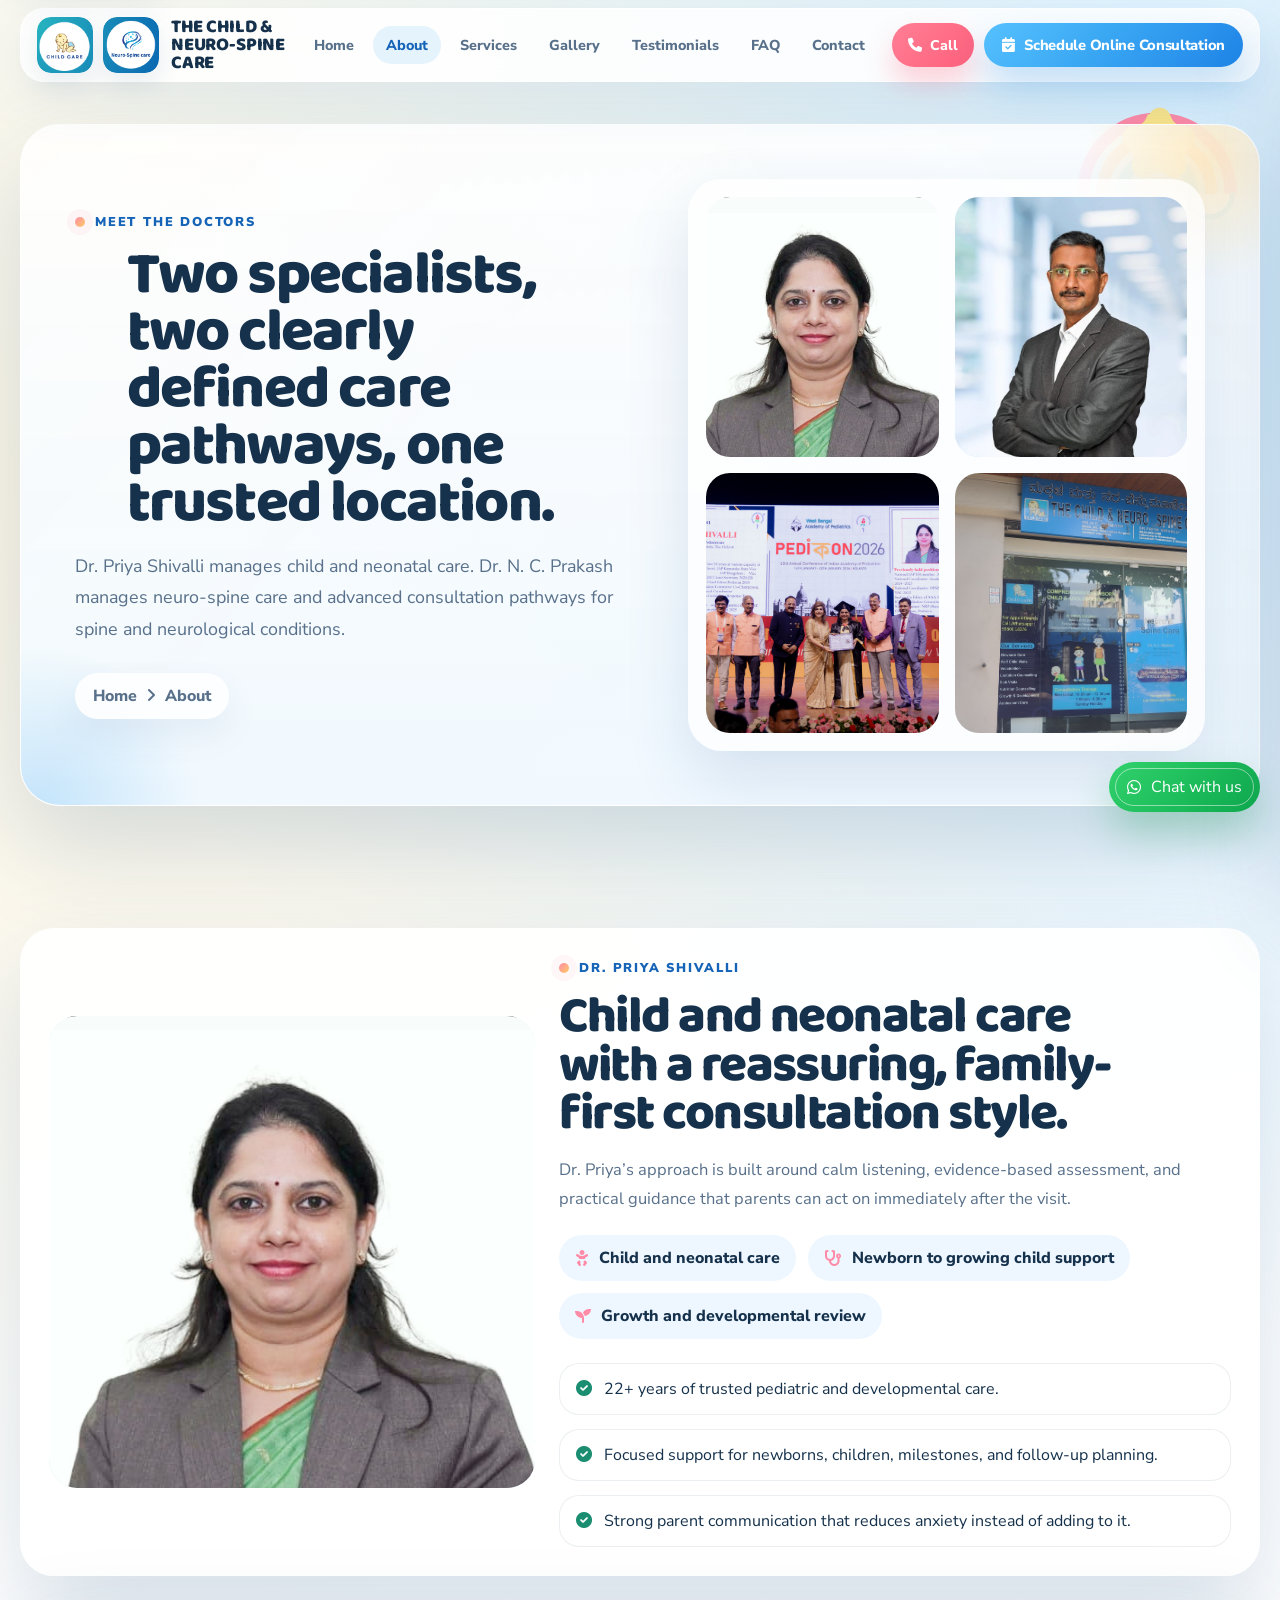
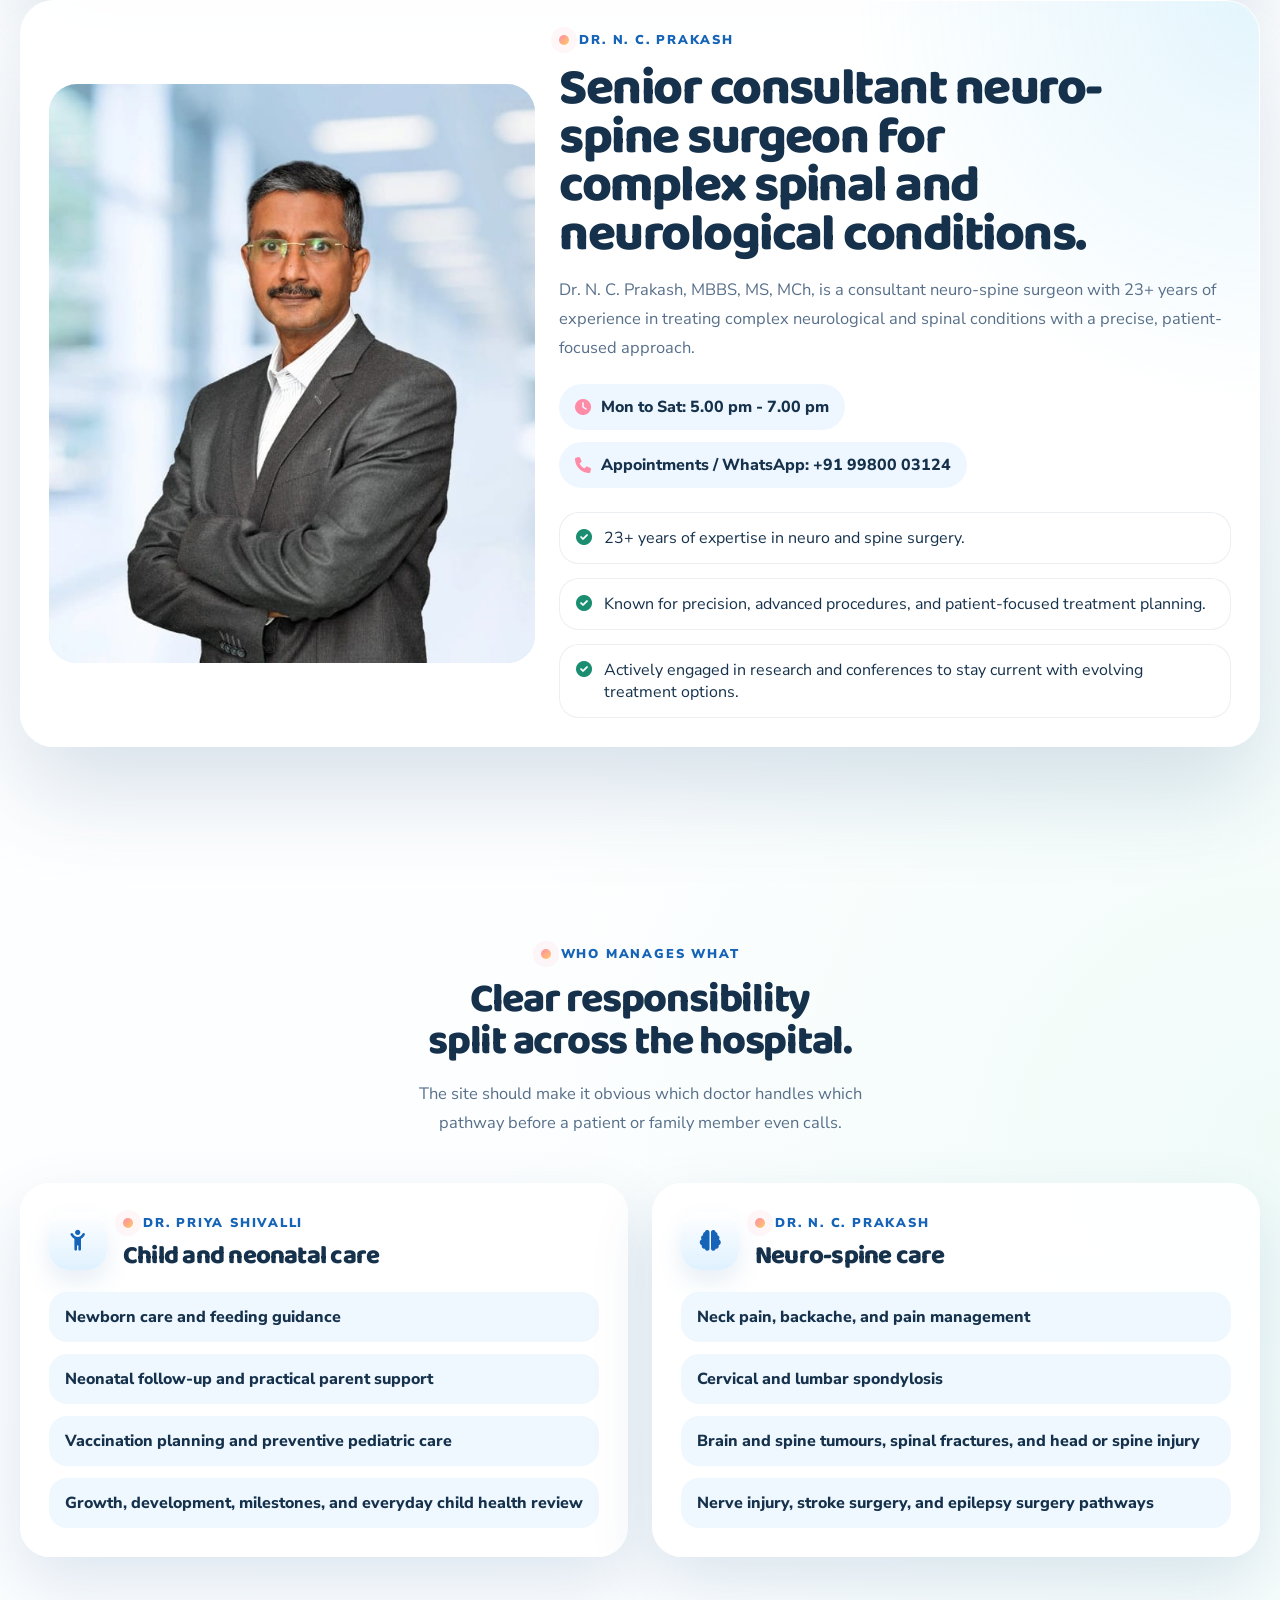
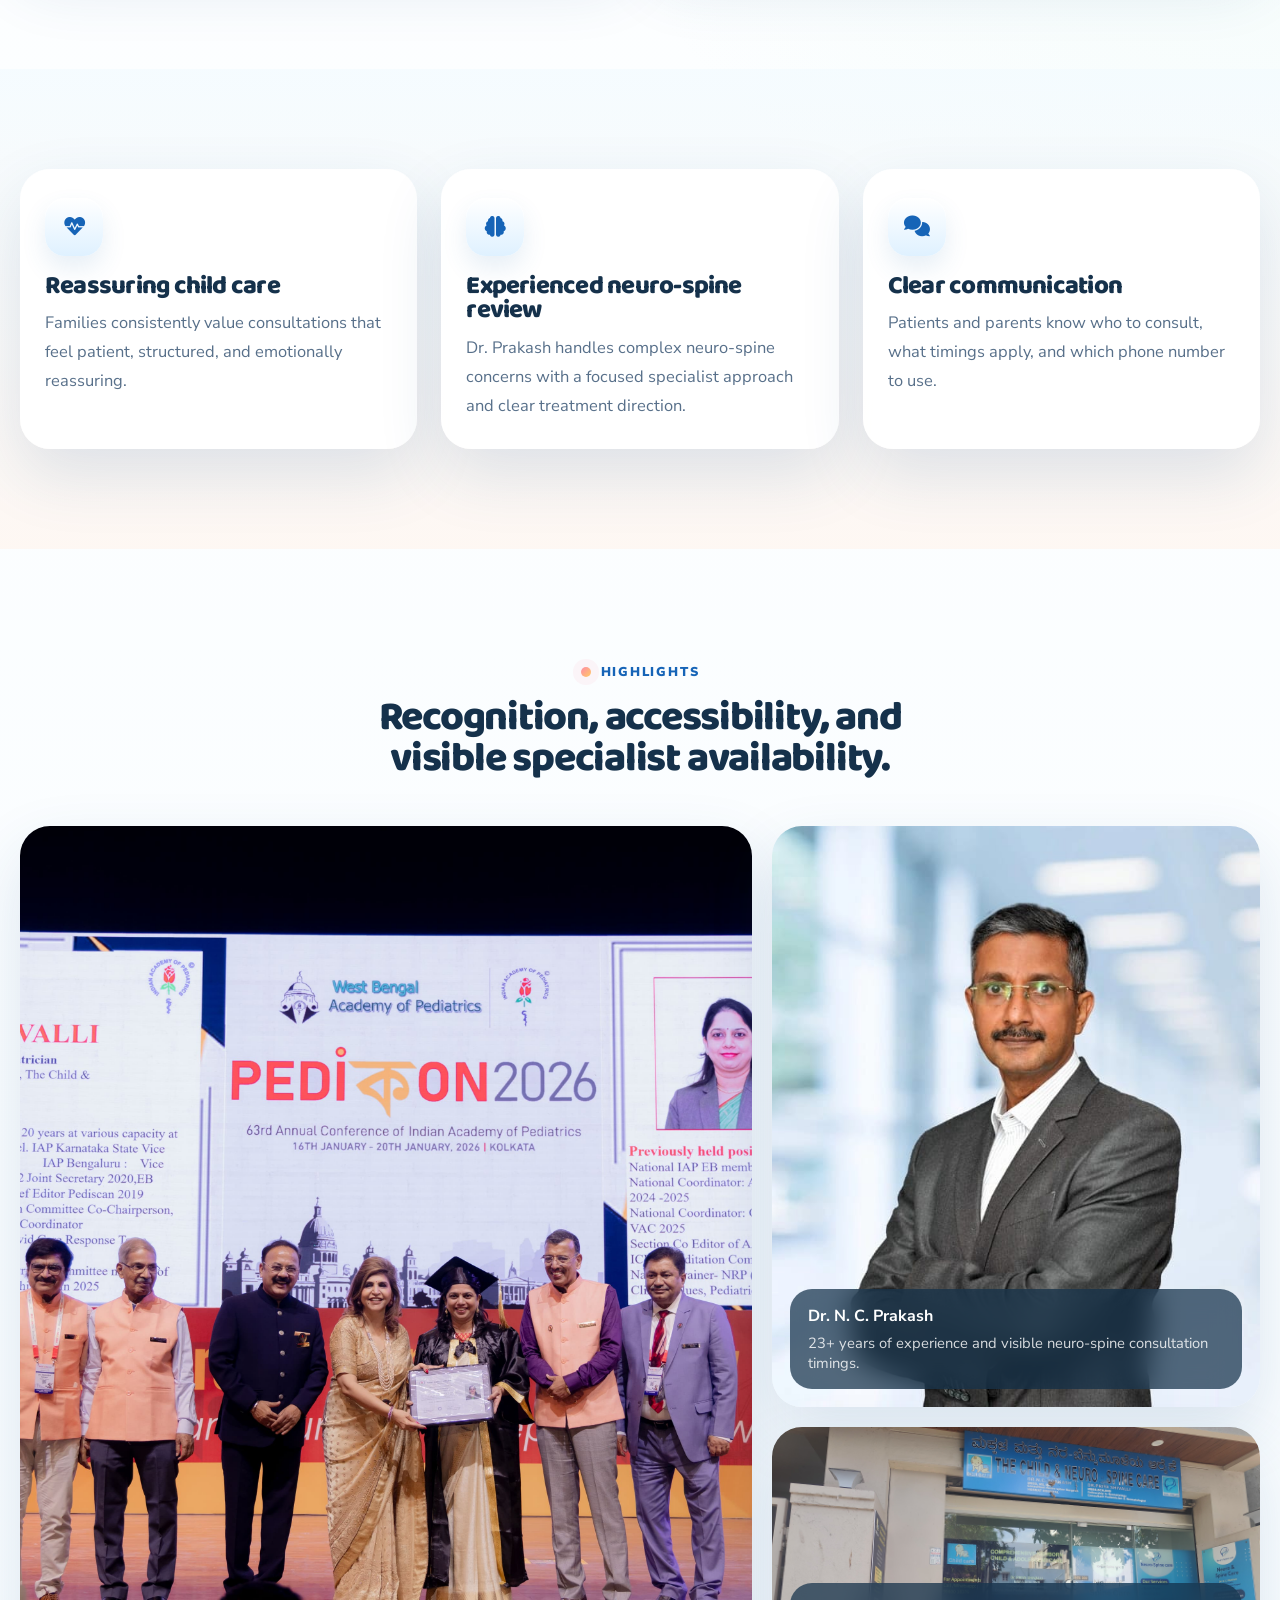
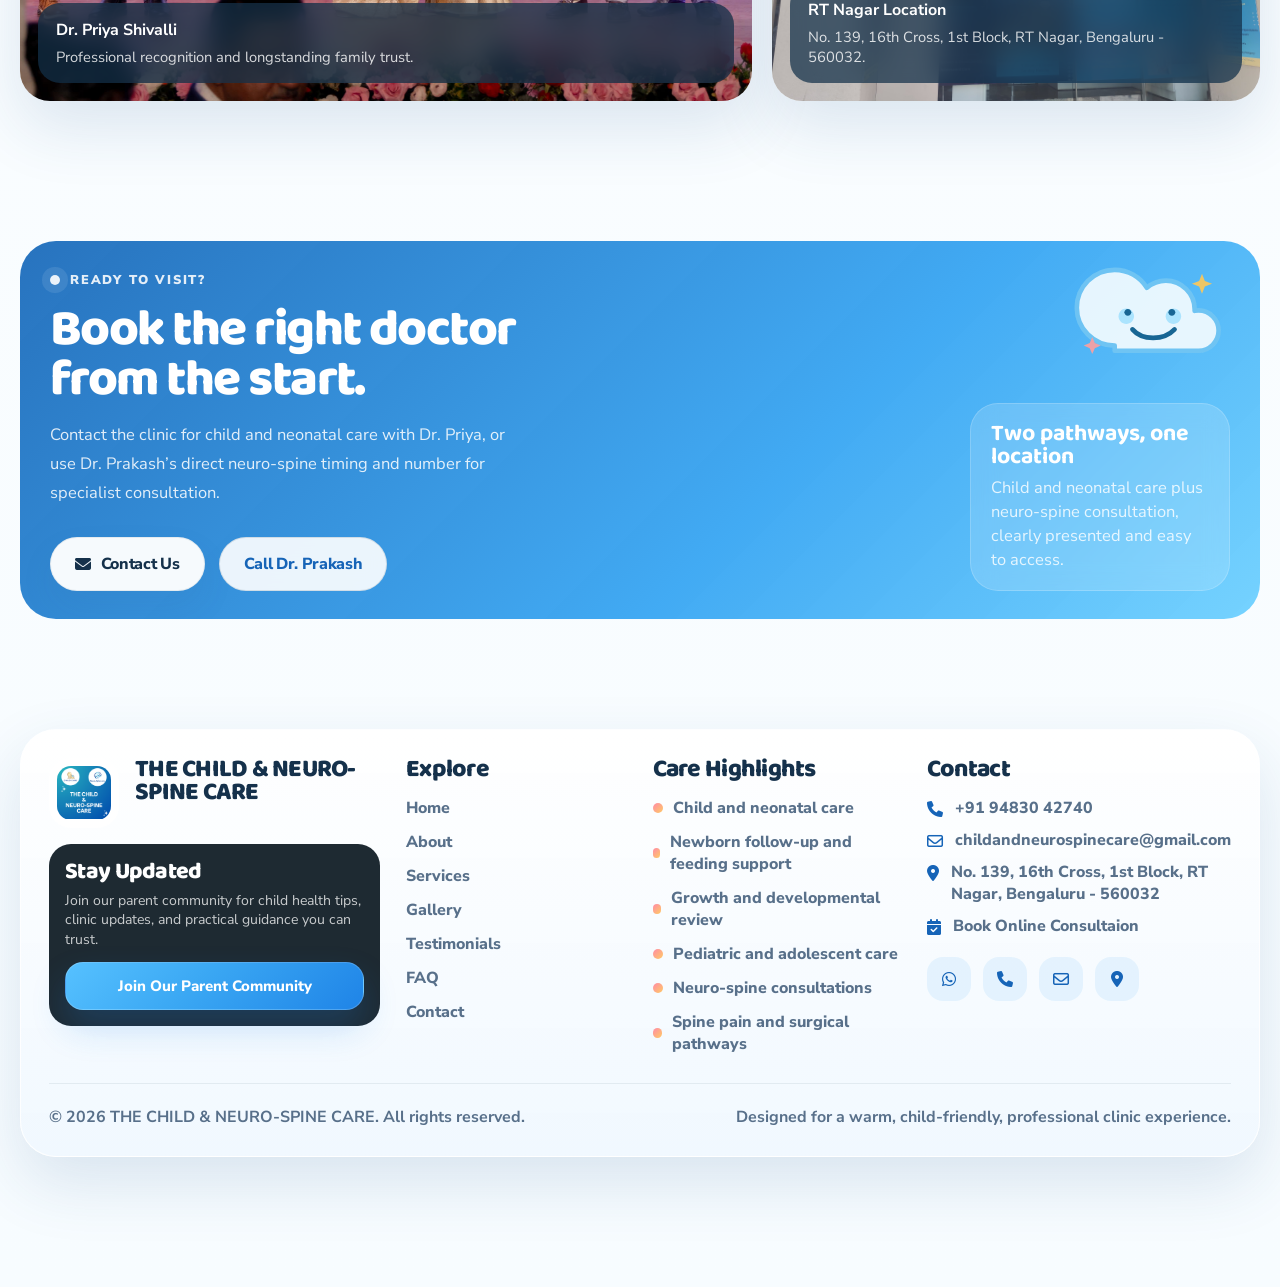
==== commit 144e12cd: "commit" ====
--- a/about.html
+++ b/about.html
@@ -3,14 +3,24 @@
 <head>
   <meta charset="UTF-8">
   <meta name="viewport" content="width=device-width, initial-scale=1.0">
-  <title>About Dr. Priya Shivalli | THE CHILD &amp; NEURO-SPINE CARE</title>
-  <meta name="description" content="Meet Dr. Priya Shivalli and learn how THE CHILD &amp; NEURO-SPINE CARE combines experienced pediatric guidance with a child-friendly clinic experience in Bengaluru.">
-  <meta name="keywords" content="Dr Priya Shivalli, pediatrician Bengaluru, child specialist RT Nagar, neuro-spine doctor">
-  <link rel="canonical" href="https://thechildandneurospinecare.com/about.html">
+  <title>Meet The Doctors | THE CHILD &amp; NEURO-SPINE CARE</title>
+  <meta name="description" content="Meet Dr Priya Shivalli for child and neonatal care and Dr N. C. Prakash for neuro-spine care at THE CHILD &amp; NEURO-SPINE CARE in Bengaluru.">
+  <meta name="keywords" content="Dr Priya Shivalli, Dr N C Prakash, pediatrician Bengaluru, neonatal doctor RT Nagar, neuro-spine surgeon Bengaluru">
   <meta property="og:type" content="profile">
-  <meta property="og:title" content="About Dr. Priya Shivalli | THE CHILD &amp; NEURO-SPINE CARE">
-  <meta property="og:description" content="Experienced, compassionate pediatric and neuro-spine care for children and families in Bengaluru.">
-  <meta property="og:image" content="assets/img/all-images/drpriya/dr-priya-portrait.jpeg">
+  <meta property="og:site_name" content="THE CHILD &amp; NEURO-SPINE CARE">
+  <meta property="og:title" content="Meet The Doctors | THE CHILD &amp; NEURO-SPINE CARE">
+  <meta property="og:description" content="Child and neonatal care by Dr Priya Shivalli with neuro-spine care led by Dr N. C. Prakash in Bengaluru.">
+  <meta property="og:image" content="assets/img/logo/drpriya/clinic-share-card.png?v=1">
+  <meta property="og:image:alt" content="THE CHILD &amp; NEURO-SPINE CARE clinic logo and brand card">
+  <meta property="og:image:type" content="image/png">
+  <meta property="og:image:width" content="1200">
+  <meta property="og:image:height" content="630">
+  <meta name="twitter:card" content="summary_large_image">
+  <meta name="twitter:title" content="Meet The Doctors | THE CHILD &amp; NEURO-SPINE CARE">
+  <meta name="twitter:description" content="Child and neonatal care by Dr Priya Shivalli with neuro-spine care led by Dr N. C. Prakash in Bengaluru.">
+  <meta name="twitter:image" content="assets/img/logo/drpriya/clinic-share-card.png?v=1">
+  <meta name="twitter:image:alt" content="THE CHILD &amp; NEURO-SPINE CARE clinic logo and brand card">
+  <link rel="image_src" href="assets/img/logo/drpriya/clinic-share-card.png?v=1">
   <link rel="preconnect" href="https://fonts.googleapis.com">
   <link rel="preconnect" href="https://fonts.gstatic.com" crossorigin>
   <link rel="shortcut icon" href="assets/img/logo/drpriya/clinic-logo.png">
@@ -21,6 +31,7 @@
 <body data-page="about">
   <a class="skip-to-content" href="#main-content">Skip to content</a>
   <header class="site-header" data-site-header></header>
+  <img class="social-share-fallback" src="assets/img/logo/drpriya/clinic-share-card.png?v=1" alt="THE CHILD &amp; NEURO-SPINE CARE clinic logo and brand card" width="1200" height="630" loading="eager" fetchpriority="high" aria-hidden="true">
 
   <main class="site-main" id="main-content">
     <section class="page-hero">
@@ -28,9 +39,9 @@
         <img class="shape-doodle shape-doodle--rainbow" src="assets/img/icons/care-rainbow.svg" alt="" aria-hidden="true" data-parallax="16">
         <div class="page-hero__layout">
           <div class="page-hero__copy" data-reveal>
-            <span class="eyebrow">About The Doctor</span>
-            <h1>Experienced care that feels calm, personal, and easy to trust.</h1>
-            <p class="lead">Parents choose Dr. Priya Shivalli for consultations that combine specialist attention, clear explanations, and a consistently warm atmosphere for children.</p>
+            <span class="eyebrow">Meet The Doctors</span>
+            <h1>Two specialists, two clearly defined care pathways, one trusted location.</h1>
+            <p class="lead">Dr. Priya Shivalli manages child and neonatal care. Dr. N. C. Prakash manages neuro-spine care and advanced consultation pathways for spine and neurological conditions.</p>
             <div class="page-breadcrumbs" aria-label="Breadcrumb">
               <span><a href="index.html">Home</a></span>
               <span><i class="fa-solid fa-angle-right"></i></span>
@@ -38,9 +49,16 @@
             </div>
           </div>
 
-          <div class="page-hero__art page-hero__art--stack" data-reveal data-tilt>
-            <div class="hero-portrait-card hero-portrait-card--about">
-              <img class="about-hero-portrait" src="assets/img/all-images/drpriya/dr-priya-portrait.jpeg" alt="Dr. Priya Shivalli portrait" width="620" height="720" loading="eager">
+          <div class="page-hero__art page-hero__art--mosaic" data-reveal>
+            <div class="mini-mosaic mini-mosaic--doctors">
+              <div class="mini-mosaic__cell mini-mosaic__cell--priya">
+                <img src="assets/img/all-images/drpriya/dr-priya-portrait.jpeg" alt="Dr. Priya Shivalli portrait" width="280" height="260" loading="eager">
+              </div>
+              <div class="mini-mosaic__cell mini-mosaic__cell--prakash">
+                <img src="assets/img/all-images/drprakash/dr nc prakash.jpeg" alt="Dr. N. C. Prakash consultant neuro-spine surgeon portrait" width="280" height="260" loading="lazy">
+              </div>
+              <img src="assets/img/all-images/drpriya/fiap-award.jpeg" alt="Professional recognition award" width="280" height="260" loading="lazy">
+              <img src="assets/img/all-images/drpriya/WhatsApp Image 2026-04-08 at 11.04.37.jpeg" alt="THE CHILD &amp; NEURO-SPINE CARE location" width="280" height="260" loading="lazy">
             </div>
           </div>
         </div>
@@ -49,101 +67,145 @@
 
     <section class="section section--tight">
       <div class="container">
-        <div class="split-layout split-layout--feature">
-          <div class="section-copy" data-reveal>
-            <span class="eyebrow">Professional Introduction</span>
-            <h2>Helping families understand their child&rsquo;s health with confidence.</h2>
-            <p>Dr. Priya Shivalli&rsquo;s approach is built around calm listening, evidence-based assessment, and practical guidance that parents can act on immediately after the visit.</p>
-            <ul class="feature-list">
-              <li><i class="fa-solid fa-circle-check"></i><span>22+ years of trusted pediatric and developmental care.</span></li>
-              <li><i class="fa-solid fa-circle-check"></i><span>Focused support for newborns, growing children, and neuro-spine concerns.</span></li>
-              <li><i class="fa-solid fa-circle-check"></i><span>Strong parent communication that reduces anxiety instead of adding to it.</span></li>
-            </ul>
-          </div>
-
-          <div class="photo-stack" data-reveal>
-            <div class="image-frame image-frame--tall">
-              <img src="assets/img/all-images/drpriya/fiap-award.jpeg" alt="Dr. Priya Shivalli professional recognition award" width="620" height="460" loading="lazy">
-            </div>
-            <div class="image-frame image-frame--small">
-              <img src="assets/img/all-images/drpriya/WhatsApp Image 2026-04-08 at 11.12.09.jpeg" alt="Professional clinic image of Dr. Priya Shivalli" width="420" height="420" loading="lazy">
-            </div>
-          </div>
+        <div class="doctor-profile-grid">
+          <article class="doctor-profile-card" data-reveal>
+            <div class="doctor-profile-card__media">
+              <img src="assets/img/all-images/drpriya/dr-priya-portrait.jpeg" alt="Dr. Priya Shivalli portrait" width="620" height="720" loading="lazy">
+            </div>
+            <div class="doctor-profile-card__body">
+              <span class="eyebrow">Dr. Priya Shivalli</span>
+              <h2>Child and neonatal care with a reassuring, family-first consultation style.</h2>
+              <p>Dr. Priya&rsquo;s approach is built around calm listening, evidence-based assessment, and practical guidance that parents can act on immediately after the visit.</p>
+              <div class="doctor-profile-card__meta">
+                <span><i class="fa-solid fa-baby"></i> Child and neonatal care</span>
+                <span><i class="fa-solid fa-stethoscope"></i> Newborn to growing child support</span>
+                <span><i class="fa-solid fa-seedling"></i> Growth and developmental review</span>
+              </div>
+              <ul class="feature-list">
+                <li><i class="fa-solid fa-circle-check"></i><span>22+ years of trusted pediatric and developmental care.</span></li>
+                <li><i class="fa-solid fa-circle-check"></i><span>Focused support for newborns, children, milestones, and follow-up planning.</span></li>
+                <li><i class="fa-solid fa-circle-check"></i><span>Strong parent communication that reduces anxiety instead of adding to it.</span></li>
+              </ul>
+            </div>
+          </article>
+
+          <article class="doctor-profile-card doctor-profile-card--secondary" data-reveal>
+            <div class="doctor-profile-card__media">
+              <img src="assets/img/all-images/drprakash/dr nc prakash.jpeg" alt="Dr. N. C. Prakash consultant neuro-spine surgeon portrait" width="620" height="720" loading="lazy">
+            </div>
+            <div class="doctor-profile-card__body">
+              <span class="eyebrow">Dr. N. C. Prakash</span>
+              <h2>Senior consultant neuro-spine surgeon for complex spinal and neurological conditions.</h2>
+              <p>Dr. N. C. Prakash, MBBS, MS, MCh, is a consultant neuro-spine surgeon with 23+ years of experience in treating complex neurological and spinal conditions with a precise, patient-focused approach.</p>
+              <div class="doctor-profile-card__meta">
+                <span><i class="fa-solid fa-clock"></i> Mon to Sat: 5.00 pm - 7.00 pm</span>
+                <span><i class="fa-solid fa-phone"></i> Appointments / WhatsApp: +91 99800 03124</span>
+              </div>
+              <ul class="feature-list">
+                <li><i class="fa-solid fa-circle-check"></i><span>23+ years of expertise in neuro and spine surgery.</span></li>
+                <li><i class="fa-solid fa-circle-check"></i><span>Known for precision, advanced procedures, and patient-focused treatment planning.</span></li>
+                <li><i class="fa-solid fa-circle-check"></i><span>Actively engaged in research and conferences to stay current with evolving treatment options.</span></li>
+              </ul>
+            </div>
+          </article>
         </div>
       </div>
     </section>
 
     <section class="section">
+      <div class="container">
+        <div class="section-header center" data-reveal>
+          <span class="eyebrow">Who Manages What</span>
+          <h2>Clear responsibility split across the hospital.</h2>
+          <p>The site should make it obvious which doctor handles which pathway before a patient or family member even calls.</p>
+        </div>
+
+        <div class="grid grid-2">
+          <article class="service-panel" data-reveal>
+            <div class="service-panel__head">
+              <div class="service-icon"><i class="fa-solid fa-child-reaching"></i></div>
+              <div>
+                <span class="eyebrow">Dr. Priya Shivalli</span>
+                <h3>Child and neonatal care</h3>
+              </div>
+            </div>
+            <div class="service-list">
+              <div>Newborn care and feeding guidance</div>
+              <div>Neonatal follow-up and practical parent support</div>
+              <div>Vaccination planning and preventive pediatric care</div>
+              <div>Growth, development, milestones, and everyday child health review</div>
+            </div>
+          </article>
+
+          <article class="service-panel" data-reveal>
+            <div class="service-panel__head">
+              <div class="service-icon"><i class="fa-solid fa-brain"></i></div>
+              <div>
+                <span class="eyebrow">Dr. N. C. Prakash</span>
+                <h3>Neuro-spine care</h3>
+              </div>
+            </div>
+            <div class="service-list">
+              <div>Neck pain, backache, and pain management</div>
+              <div>Cervical and lumbar spondylosis</div>
+              <div>Brain and spine tumours, spinal fractures, and head or spine injury</div>
+              <div>Nerve injury, stroke surgery, and epilepsy surgery pathways</div>
+            </div>
+          </article>
+        </div>
+      </div>
+    </section>
+
+    <section class="section section--soft">
       <div class="container">
         <div class="grid grid-3">
           <article class="trust-card" data-reveal>
             <div class="trust-icon"><i class="fa-solid fa-heart-pulse"></i></div>
-            <h3>Reassuring bedside manner</h3>
+            <h3>Reassuring child care</h3>
             <p>Families consistently value consultations that feel patient, structured, and emotionally reassuring.</p>
           </article>
           <article class="trust-card" data-reveal>
-            <div class="trust-icon"><i class="fa-solid fa-child-reaching"></i></div>
-            <h3>Child-centered perspective</h3>
-            <p>Care is shaped around growth, milestones, behavior, and the child&rsquo;s comfort at every step.</p>
+            <div class="trust-icon"><i class="fa-solid fa-brain"></i></div>
+            <h3>Experienced neuro-spine review</h3>
+            <p>Dr. Prakash handles complex neuro-spine concerns with a focused specialist approach and clear treatment direction.</p>
           </article>
           <article class="trust-card" data-reveal>
-            <div class="trust-icon"><i class="fa-solid fa-award"></i></div>
-            <h3>Recognized and respected</h3>
-            <p>Awards and strong family trust reinforce the clinic&rsquo;s professional credibility.</p>
-          </article>
-        </div>
-      </div>
-    </section>
-
-    <section class="section section--soft">
+            <div class="trust-icon"><i class="fa-solid fa-comments"></i></div>
+            <h3>Clear communication</h3>
+            <p>Patients and parents know who to consult, what timings apply, and which phone number to use.</p>
+          </article>
+        </div>
+      </div>
+    </section>
+
+    <section class="section">
       <div class="container">
         <div class="section-header center" data-reveal>
-          <span class="eyebrow">Care Philosophy</span>
-          <h2>The values families feel during every visit.</h2>
-        </div>
-
-        <div class="grid grid-3">
-          <article class="story-card story-card--compact" data-reveal>
-            <div class="story-card__body">
-              <div class="story-icon"><i class="fa-solid fa-ear-listen"></i></div>
-              <h3>Listen before advising</h3>
-              <p>Concerns are understood fully before a diagnosis, plan, or referral path is discussed.</p>
-            </div>
-          </article>
-          <article class="story-card story-card--compact" data-reveal>
-            <div class="story-card__body">
-              <div class="story-icon"><i class="fa-solid fa-book-medical"></i></div>
-              <h3>Explain clearly</h3>
-              <p>Parents leave knowing what is expected, what is urgent, and what follow-up looks like.</p>
-            </div>
-          </article>
-          <article class="story-card story-card--compact" data-reveal>
-            <div class="story-card__body">
-              <div class="story-icon"><i class="fa-solid fa-hand-holding-heart"></i></div>
-              <h3>Support consistently</h3>
-              <p>The goal is long-term trust, not a one-time visit that leaves parents uncertain.</p>
-            </div>
-          </article>
-        </div>
-      </div>
-    </section>
-
-    <section class="section">
-      <div class="container">
-        <div class="section-header center" data-reveal>
-          <span class="eyebrow">Recognition</span>
-          <h2>Awards and milestones that reflect trust and dedication.</h2>
+          <span class="eyebrow">Highlights</span>
+          <h2>Recognition, accessibility, and visible specialist availability.</h2>
         </div>
 
         <div class="mosaic-grid">
           <article class="mosaic-card mosaic-card--large" data-reveal>
             <img src="assets/img/all-images/drpriya/fiap-award.jpeg" alt="FIAP award recognition" width="760" height="620" loading="lazy">
+            <div class="mosaic-card__caption">
+              <strong>Dr. Priya Shivalli</strong>
+              <span>Professional recognition and longstanding family trust.</span>
+            </div>
           </article>
           <article class="mosaic-card" data-reveal>
-            <img src="assets/img/all-images/drpriya/women-achiever-award.jpeg" alt="Women Achiever Award" width="420" height="320" loading="lazy">
+            <img src="assets/img/all-images/drprakash/dr nc prakash.jpeg" alt="Dr. N. C. Prakash consultant neuro-spine surgeon portrait" width="420" height="320" loading="lazy">
+            <div class="mosaic-card__caption">
+              <strong>Dr. N. C. Prakash</strong>
+              <span>23+ years of experience and visible neuro-spine consultation timings.</span>
+            </div>
           </article>
           <article class="mosaic-card" data-reveal>
-            <img src="assets/img/all-images/drpriya/WhatsApp Image 2026-04-08 at 11.09.06.jpeg" alt="Professional recognition photo" width="420" height="320" loading="lazy">
+            <img src="assets/img/all-images/drpriya/WhatsApp Image 2026-04-08 at 11.04.37.jpeg" alt="Clinic location exterior" width="420" height="320" loading="lazy">
+            <div class="mosaic-card__caption">
+              <strong>RT Nagar Location</strong>
+              <span>No. 139, 16th Cross, 1st Block, RT Nagar, Bengaluru - 560032.</span>
+            </div>
           </article>
         </div>
       </div>
@@ -156,16 +218,16 @@
           <div class="cta-grid">
             <div class="cta-copy">
               <span class="eyebrow eyebrow--light">Ready To Visit?</span>
-              <h2>Book a consultation with a doctor parents can rely on.</h2>
-              <p>Start with a call, WhatsApp message, or direct online booking for your child&rsquo;s next visit.</p>
+              <h2>Book the right doctor from the start.</h2>
+              <p>Contact the clinic for child and neonatal care with Dr. Priya, or use Dr. Prakash&rsquo;s direct neuro-spine timing and number for specialist consultation.</p>
               <div class="btn-row">
                 <a class="btn btn-secondary" href="contact.html"><i class="fa-solid fa-envelope"></i> Contact Us</a>
-                <a class="btn btn-outline" href="https://priyashivalli.exlyapp.com/049aae21-1f39-4c8d-b54e-3b586f53eaff" target="_blank" rel="noopener">Book Online Consultaion</a>
+                <a class="btn btn-outline" href="tel:+919980003124">Call Dr. Prakash</a>
               </div>
             </div>
             <div class="cta-card">
-              <strong>Family-first consultations</strong>
-              <p>Warm communication, structured review, and next steps that feel practical from day one.</p>
+              <strong>Two pathways, one location</strong>
+              <p>Child and neonatal care plus neuro-spine consultation, clearly presented and easy to access.</p>
             </div>
           </div>
         </div>
--- a/assets/css/styles.css
+++ b/assets/css/styles.css
@@ -59,6 +59,17 @@
   overflow: hidden;
 }
 
+.social-share-fallback {
+  position: absolute;
+  top: 0;
+  left: -9999px;
+  width: 1200px;
+  height: 630px;
+  max-width: none;
+  opacity: 0.01;
+  pointer-events: none;
+}
+
 img {
   display: block;
   max-width: 100%;
@@ -333,26 +344,29 @@
 }
 
 .section-header {
+  --section-title-measure: 24ch;
   max-width: 1120px;
   margin: 0 auto 46px;
   text-align: center;
 }
 
 .section-header--left {
+  --section-title-measure: 16ch;
   margin: 0 0 28px;
   text-align: left;
 }
 
 .section-header h2,
 .page-hero__copy h1 {
-  max-width: 28ch;
+  width: min(100%, var(--section-title-measure, 28ch));
+  max-width: none;
   margin-top: 14px;
   margin-left: auto;
   margin-right: auto;
+  text-wrap: balance;
 }
 
 .section-header--left h2 {
-  max-width: 14ch;
   margin-left: 0;
   margin-right: 0;
 }
@@ -480,23 +494,24 @@
 .brand-link {
   display: inline-flex;
   align-items: center;
-  gap: 10px;
+  gap: 12px;
   min-width: 0;
 }
 
 .brand-icons {
   display: flex;
   align-items: center;
-  gap: 8px;
+  gap: 10px;
 }
 
 .brand-icon {
   display: block;
-  width: 52px;
-  height: 52px;
+  width: 56px;
+  height: 56px;
   border-radius: 14px;
   overflow: hidden;
   flex: 0 0 auto;
+  box-shadow: 0 10px 24px rgba(37, 88, 141, 0.1);
 }
 
 .brand-icon img {
@@ -515,9 +530,10 @@
   display: block;
   color: var(--ink);
   font-family: "Baloo 2", sans-serif;
-  font-size: 1.12rem;
+  font-size: 1.16rem;
   font-weight: 800;
-  line-height: 0.92;
+  line-height: 0.98;
+  letter-spacing: -0.01em;
 }
 
 .brand-subtitle {
@@ -554,20 +570,27 @@
 .nav-actions {
   display: inline-flex;
   align-items: center;
-  gap: 8px;
+  gap: 10px;
 }
 
 .nav-pill {
   display: inline-flex;
   align-items: center;
   gap: 8px;
-  padding: 9px 12px;
+  min-height: 44px;
+  padding: 0 16px;
   border-radius: 999px;
-  background: rgba(255, 139, 167, 0.12);
-  color: var(--secondary);
+  background: linear-gradient(135deg, #ff7f95 0%, #ff5f7a 100%);
+  color: #fff;
   font-size: 0.88rem;
   font-weight: 800;
   white-space: nowrap;
+  box-shadow: 0 16px 28px rgba(255, 95, 122, 0.28);
+}
+
+.nav-pill:hover {
+  transform: translateY(-2px);
+  box-shadow: 0 22px 34px rgba(255, 95, 122, 0.34);
 }
 
 .nav-cta {
@@ -787,6 +810,7 @@
   color: var(--ink);
   font-size: clamp(2.45rem, 3.9vw, 4.2rem);
   line-height: 0.96;
+  text-wrap: balance;
 }
 
 .hero-home-copy .lead {
@@ -1194,7 +1218,9 @@
 
 .section-copy h2 {
   margin-top: 14px;
-  max-width: 12ch;
+  width: min(100%, 18ch);
+  max-width: none;
+  text-wrap: balance;
 }
 
 .section-copy--centered {
@@ -1206,7 +1232,7 @@
 }
 
 .section-copy--centered h2 {
-  max-width: 24ch;
+  width: min(100%, 24ch);
   margin-left: auto;
   margin-right: auto;
 }
@@ -1264,6 +1290,7 @@
 }
 
 .image-frame img {
+  display: block;
   width: 100%;
   height: 100%;
   object-fit: cover;
@@ -1293,7 +1320,7 @@
 }
 
 .image-frame--feature {
-  min-height: 520px;
+  aspect-ratio: 760 / 620;
 }
 
 .floating-note {
@@ -2112,7 +2139,9 @@
 
 .expert-feature__copy h2 {
   margin-top: 14px;
-  max-width: 12ch;
+  width: min(100%, 18ch);
+  max-width: none;
+  text-wrap: balance;
 }
 
 .expert-feature__copy p {
@@ -2177,6 +2206,15 @@
   object-fit: cover;
 }
 
+.story-card__image--doctor {
+  aspect-ratio: 1.2 / 0.98;
+  background: linear-gradient(180deg, rgba(229, 243, 255, 0.94), rgba(207, 228, 248, 0.98));
+}
+
+.story-card__image-doctor {
+  object-position: center 12%;
+}
+
 .story-card__body {
   padding: 24px 24px 28px;
 }
@@ -2252,6 +2290,33 @@
   padding: 14px 16px;
   border-radius: 18px;
   background: rgba(237, 247, 255, 0.86);
+  font-weight: 800;
+  color: var(--ink);
+}
+
+.service-panel__gallery {
+  display: grid;
+  grid-template-columns: repeat(2, minmax(0, 1fr));
+  gap: 14px;
+  margin-top: 18px;
+}
+
+.service-panel__media {
+  overflow: hidden;
+  border-radius: 20px;
+  background: rgba(237, 247, 255, 0.82);
+  box-shadow: 0 18px 34px rgba(51, 108, 168, 0.12);
+}
+
+.service-panel__media img {
+  display: block;
+  width: 100%;
+  aspect-ratio: 1.15 / 0.8;
+  object-fit: cover;
+}
+
+.service-panel__media figcaption {
+  padding: 12px 14px 14px;
   font-weight: 800;
   color: var(--ink);
 }
@@ -2324,6 +2389,7 @@
 }
 
 .mini-mosaic img {
+  display: block;
   width: 100%;
   aspect-ratio: 1 / 0.95;
   object-fit: cover;
@@ -2563,11 +2629,13 @@
 }
 
 .contact-hero-card h2 {
-  max-width: 12ch;
+  width: min(100%, 16ch);
+  max-width: none;
   margin: 0;
   color: #fff;
   font-size: clamp(2rem, 3vw, 3.15rem);
   line-height: 0.98;
+  text-wrap: balance;
 }
 
 .contact-hero-card p {
@@ -2602,10 +2670,6 @@
   gap: 20px;
 }
 
-.contact-quick-grid .contact-card:nth-child(3) {
-  grid-column: 1 / -1;
-}
-
 .contact-card--location {
   min-height: 220px;
 }
@@ -2722,6 +2786,367 @@
   background: rgba(18, 46, 70, 0.7);
   color: #fff;
   backdrop-filter: blur(14px);
+}
+
+.mini-mosaic__cell {
+  position: relative;
+  overflow: hidden;
+  border-radius: 24px;
+}
+
+.mini-mosaic__cell img {
+  border-radius: 0;
+}
+
+.mini-mosaic--doctors .mini-mosaic__cell--priya::before {
+  content: "";
+  position: absolute;
+  left: 0;
+  right: 0;
+  top: 0;
+  height: 16px;
+  background: #f8fcfb;
+  z-index: 2;
+}
+
+.mini-mosaic--doctors .mini-mosaic__cell--priya img {
+  object-position: center 28%;
+  transform: scale(1.06);
+  transform-origin: center top;
+  background: #f8fcfb;
+}
+
+.mini-mosaic--doctors .mini-mosaic__cell--prakash img {
+  object-fit: cover;
+  object-position: center 16%;
+  background: linear-gradient(180deg, rgba(226, 242, 255, 0.82), rgba(206, 230, 255, 0.96));
+}
+
+.doctor-duo-grid,
+.doctor-profile-grid {
+  display: grid;
+  gap: 24px;
+}
+
+.doctor-duo-grid {
+  grid-template-columns: repeat(2, minmax(0, 1fr));
+}
+
+.doctor-card-spotlight,
+.doctor-profile-card {
+  display: grid;
+  gap: 24px;
+  padding: 28px;
+  border-radius: 34px;
+  background: rgba(255, 255, 255, 0.92);
+  border: 1px solid rgba(255, 255, 255, 0.84);
+  box-shadow: var(--shadow-lg);
+}
+
+.doctor-card-spotlight {
+  grid-template-columns: minmax(220px, 0.88fr) minmax(0, 1.12fr);
+  align-items: center;
+}
+
+.doctor-card-spotlight--secondary {
+  background:
+    radial-gradient(circle at top right, rgba(85, 194, 240, 0.16), transparent 28%),
+    rgba(255, 255, 255, 0.94);
+}
+
+.doctor-card-spotlight__media,
+.doctor-profile-card__media {
+  position: relative;
+  overflow: hidden;
+  border-radius: 28px;
+  min-height: 320px;
+  background: linear-gradient(180deg, rgba(225, 240, 255, 0.82), rgba(204, 227, 247, 0.96));
+}
+
+.doctor-profile-card:first-child .doctor-profile-card__media::before {
+  content: "";
+  position: absolute;
+  left: 0;
+  right: 0;
+  top: 0;
+  height: 14px;
+  background: #f8fcfb;
+  z-index: 3;
+}
+
+.doctor-card-spotlight__media img,
+.doctor-profile-card__media img {
+  width: 100%;
+  height: 100%;
+  object-fit: cover;
+}
+
+.doctor-profile-card:first-child .doctor-profile-card__media img {
+  object-position: center 24%;
+  transform: scale(1.04);
+  transform-origin: center top;
+}
+
+.doctor-card-spotlight--secondary .doctor-card-spotlight__media img,
+.doctor-profile-card--secondary .doctor-profile-card__media img {
+  object-position: center 14%;
+}
+
+.doctor-card-spotlight__body h2,
+.doctor-profile-card__body h2 {
+  margin-top: 14px;
+  width: min(100%, 18ch);
+  max-width: none;
+}
+
+.doctor-card-spotlight__body p,
+.doctor-profile-card__body p {
+  margin-top: 16px;
+}
+
+.doctor-profile-grid {
+  grid-template-columns: 1fr;
+}
+
+.doctor-profile-card {
+  grid-template-columns: minmax(300px, 0.84fr) minmax(0, 1.16fr);
+  align-items: center;
+}
+
+.doctor-profile-card--secondary {
+  background:
+    radial-gradient(circle at top right, rgba(85, 194, 240, 0.16), transparent 28%),
+    rgba(255, 255, 255, 0.94);
+}
+
+.doctor-profile-card__meta {
+  display: flex;
+  flex-wrap: wrap;
+  gap: 12px;
+  margin-top: 22px;
+}
+
+.doctor-profile-card__meta span {
+  display: inline-flex;
+  align-items: center;
+  gap: 10px;
+  padding: 12px 16px;
+  border-radius: 999px;
+  background: rgba(237, 247, 255, 0.9);
+  color: var(--ink);
+  font-weight: 800;
+}
+
+.doctor-profile-card__meta i {
+  color: var(--secondary);
+}
+
+.doctor-showcase-intro {
+  margin-bottom: 34px;
+  padding-top: 28px;
+}
+
+.doctor-showcase-grid {
+  display: grid;
+  grid-template-columns: repeat(2, minmax(0, 1fr));
+  gap: 24px;
+  align-items: stretch;
+}
+
+.doctor-showcase-card {
+  position: relative;
+  overflow: hidden;
+  display: grid;
+  padding: 30px;
+  border-radius: 38px;
+  background:
+    radial-gradient(circle at top right, rgba(116, 191, 255, 0.2), transparent 30%),
+    linear-gradient(180deg, rgba(255, 255, 255, 0.96), rgba(247, 251, 255, 0.98));
+  border: 1px solid rgba(255, 255, 255, 0.84);
+  box-shadow: 0 30px 80px rgba(29, 87, 138, 0.14);
+}
+
+.doctor-showcase-card::before {
+  content: "";
+  position: absolute;
+  inset: auto auto -90px -70px;
+  width: 210px;
+  height: 210px;
+  border-radius: 50%;
+  background: radial-gradient(circle, rgba(255, 214, 107, 0.24), rgba(255, 214, 107, 0));
+  pointer-events: none;
+}
+
+.doctor-showcase-card--spine::before {
+  background: radial-gradient(circle, rgba(86, 193, 255, 0.22), rgba(86, 193, 255, 0));
+}
+
+.doctor-showcase-card__top {
+  display: flex;
+  flex-wrap: wrap;
+  align-items: center;
+  justify-content: space-between;
+  gap: 14px;
+}
+
+.doctor-showcase-card__doctor,
+.doctor-showcase-card__tag {
+  display: inline-flex;
+  align-items: center;
+  gap: 10px;
+  min-height: 42px;
+  padding: 0 16px;
+  border-radius: 999px;
+  font-weight: 900;
+}
+
+.doctor-showcase-card__doctor {
+  color: var(--primary);
+  letter-spacing: 0.08em;
+  text-transform: uppercase;
+  background: rgba(255, 255, 255, 0.82);
+}
+
+.doctor-showcase-card__tag {
+  color: var(--ink);
+  background: rgba(237, 247, 255, 0.96);
+}
+
+.doctor-showcase-card__dot {
+  width: 12px;
+  height: 12px;
+  border-radius: 50%;
+  background: linear-gradient(180deg, #ff8ba7, #ffcb65);
+  box-shadow: 0 0 0 7px rgba(255, 139, 167, 0.12);
+}
+
+.doctor-showcase-card__main {
+  display: grid;
+  grid-template-columns: 1fr;
+  gap: 22px;
+  margin-top: 26px;
+  align-content: start;
+  justify-items: stretch;
+}
+
+.doctor-showcase-card__portrait {
+  position: relative;
+  overflow: hidden;
+  width: 100%;
+  height: 540px;
+  border-radius: 32px;
+  background:
+    linear-gradient(180deg, rgba(229, 243, 255, 0.94), rgba(207, 228, 248, 0.98));
+  justify-self: stretch;
+}
+
+.doctor-showcase-card__portrait::after {
+  content: "";
+  position: absolute;
+  inset: auto 18px 14px 18px;
+  height: 70px;
+  border-radius: 24px;
+  background: rgba(173, 208, 241, 0.48);
+  z-index: 1;
+}
+
+.doctor-showcase-card--child .doctor-showcase-card__portrait::before {
+  content: "";
+  position: absolute;
+  left: 0;
+  right: 0;
+  top: 0;
+  height: 16px;
+  background: #f8fcfb;
+  z-index: 3;
+}
+
+.doctor-showcase-card__portrait img {
+  position: relative;
+  z-index: 2;
+  width: 100%;
+  height: 100%;
+  object-fit: cover;
+}
+
+.doctor-showcase-card--child .doctor-showcase-card__portrait img {
+  object-position: center 30%;
+  transform: scale(1.08);
+  transform-origin: center top;
+}
+
+.doctor-showcase-card--spine .doctor-showcase-card__portrait img {
+  object-position: center 12%;
+}
+
+.doctor-showcase-card__visual-note {
+  display: grid;
+  gap: 6px;
+  width: 100%;
+  padding: 18px 20px;
+  border-radius: 24px;
+  background: rgba(255, 255, 255, 0.88);
+  border: 1px solid rgba(21, 49, 75, 0.08);
+  box-shadow: 0 18px 40px rgba(26, 79, 127, 0.08);
+}
+
+.doctor-showcase-card__visual-note strong {
+  color: var(--primary-dark);
+  font-size: 0.88rem;
+  letter-spacing: 0.08em;
+  text-transform: uppercase;
+}
+
+.doctor-showcase-card__visual-note span {
+  color: var(--ink);
+  font-weight: 800;
+  line-height: 1.55;
+}
+
+.doctor-showcase-card__content h2 {
+  margin: 0;
+  max-width: none;
+  font-size: clamp(2rem, 3vw, 3.2rem);
+  line-height: 0.98;
+  letter-spacing: -0.05em;
+  text-wrap: balance;
+}
+
+.doctor-showcase-card__content {
+  width: 100%;
+  justify-self: stretch;
+}
+
+.doctor-showcase-card__content p {
+  margin-top: 16px;
+  max-width: none;
+  font-size: 1.04rem;
+  line-height: 1.8;
+}
+
+.doctor-showcase-card__chips {
+  display: flex;
+  flex-wrap: wrap;
+  gap: 12px;
+  margin-top: 24px;
+  align-items: center;
+  width: 100%;
+}
+
+.doctor-showcase-card__chips span {
+  display: inline-flex;
+  align-items: center;
+  gap: 10px;
+  min-height: 48px;
+  padding: 0 18px;
+  border-radius: 999px;
+  background: rgba(237, 247, 255, 0.96);
+  color: var(--ink);
+  font-weight: 800;
+}
+
+.doctor-showcase-card__chips i {
+  color: var(--secondary);
 }
 
 .cta-band {
@@ -3269,6 +3694,10 @@
     display: none;
   }
 
+  .nav-cta {
+    display: none;
+  }
+
   .nav-toggle {
     display: grid;
     place-items: center;
@@ -3330,6 +3759,25 @@
   .contact-layout__main {
     grid-template-rows: auto;
   }
+
+  .expert-feature__copy {
+    text-align: center;
+  }
+
+  .expert-feature__copy .eyebrow {
+    justify-content: center;
+  }
+
+  .expert-feature__copy h2,
+  .expert-feature__copy p {
+    margin-left: auto;
+    margin-right: auto;
+  }
+
+  .expert-highlights,
+  .expert-feature .btn-row {
+    justify-content: center;
+  }
 }
 
 @media (max-width: 960px) {
@@ -3354,6 +3802,10 @@
     grid-template-columns: 1fr;
   }
 
+  .service-panel__gallery {
+    grid-template-columns: 1fr;
+  }
+
   .page-hero__layout {
     padding: 34px 24px;
   }
@@ -3369,10 +3821,48 @@
 
   .hero-home-copy {
     padding: 8px 0 0;
+    text-align: center;
+    align-items: center;
   }
 
   .hero-home-media {
     min-height: 520px;
+  }
+
+  .hero-home-copy .eyebrow,
+  .page-hero__copy .eyebrow {
+    justify-content: center;
+  }
+
+  .hero-home-copy .eyebrow {
+    max-width: 26ch;
+    text-align: center;
+    line-height: 1.4;
+  }
+
+  .hero-home-copy h1,
+  .hero-home-copy .lead,
+  .page-hero__copy,
+  .page-hero__copy .lead {
+    text-align: center;
+  }
+
+  .hero-home-copy h1,
+  .hero-home-copy .lead,
+  .page-hero__copy h1,
+  .page-hero__copy .lead {
+    margin-left: auto;
+    margin-right: auto;
+  }
+
+  .hero-pill-row,
+  .page-breadcrumbs {
+    justify-content: center;
+  }
+
+  .page-breadcrumbs {
+    margin-left: auto;
+    margin-right: auto;
   }
 
   .page-hero__art {
@@ -3416,6 +3906,24 @@
     padding: 24px;
   }
 
+  .split-layout--feature .section-copy {
+    text-align: center;
+  }
+
+  .split-layout--feature .section-copy .eyebrow {
+    justify-content: center;
+  }
+
+  .split-layout--feature .section-copy h2,
+  .split-layout--feature .section-copy p {
+    margin-left: auto;
+    margin-right: auto;
+  }
+
+  .split-layout--feature .section-copy .btn-row {
+    justify-content: center;
+  }
+
   .footer-community--contact .footer-community__cta {
     min-height: 62px;
     width: 100%;
@@ -3431,6 +3939,28 @@
     min-height: 360px;
   }
 
+  .doctor-showcase-grid {
+    grid-template-columns: 1fr;
+  }
+
+  .doctor-showcase-card__main {
+    gap: 20px;
+  }
+
+  .doctor-showcase-card__content h2,
+  .doctor-showcase-card__content p {
+    max-width: none;
+  }
+
+  .doctor-duo-grid {
+    grid-template-columns: 1fr;
+  }
+
+  .doctor-card-spotlight,
+  .doctor-profile-card {
+    grid-template-columns: 1fr;
+  }
+
   .process-journey__timeline {
     padding-left: 58px;
   }
@@ -3476,10 +4006,6 @@
 
   .contact-quick-grid {
     grid-template-columns: 1fr;
-  }
-
-  .contact-quick-grid .contact-card:nth-child(3) {
-    grid-column: auto;
   }
 
   .contact-hero-card {
@@ -3579,12 +4105,19 @@
     border-radius: 28px;
   }
 
+  .section-header h2,
+  .section-copy h2,
+  .expert-feature__copy h2,
+  .contact-hero-card h2 {
+    width: 100%;
+  }
+
   .page-hero__layout--split {
     padding: 22px 18px;
   }
 
   .hero-home-copy h1 {
-    max-width: 11ch;
+    max-width: 12ch;
     font-size: clamp(2.8rem, 12vw, 4.6rem);
   }
 
@@ -3687,6 +4220,9 @@
   .service-panel,
   .faq-note-card,
   .hours-card,
+  .doctor-showcase-card,
+  .doctor-card-spotlight,
+  .doctor-profile-card,
   .contact-form,
   .footer-panel,
   .cta-panel {
@@ -3722,11 +4258,34 @@
   }
 
   .contact-hero-card h2 {
-    max-width: 10ch;
+    max-width: none;
     font-size: clamp(1.75rem, 8vw, 2.45rem);
   }
 
+  .doctor-showcase-card__top {
+    flex-direction: column;
+    align-items: center;
+  }
+
+  .doctor-showcase-card__portrait {
+    width: 100%;
+    height: 480px;
+  }
+
+  .doctor-showcase-card__content {
+    width: 100%;
+  }
+
+  .doctor-showcase-card__content h2 {
+    font-size: clamp(2rem, 8vw, 3.2rem);
+  }
+
   .contact-hero-card__chips span {
+    width: 100%;
+    justify-content: center;
+  }
+
+  .doctor-profile-card__meta span {
     width: 100%;
     justify-content: center;
   }
@@ -3881,7 +4440,7 @@
   }
 
   .brand-title {
-    font-size: 0.92rem;
+    font-size: 0.9rem;
     line-height: 1.02;
     letter-spacing: -0.02em;
   }
@@ -3955,8 +4514,9 @@
   }
 
   .hero-home-copy h1 {
-    max-width: 10ch;
+    max-width: 12ch;
     font-size: clamp(2.2rem, 11vw, 3.4rem);
+    line-height: 0.98;
   }
 
   .hero-home-copy .lead,
@@ -3988,7 +4548,8 @@
 
   .service-panel__head,
   .faq-note-card--image,
-  .footer-brand {
+  .footer-brand,
+  .doctor-profile-card__meta {
     flex-direction: column;
     align-items: flex-start;
   }
@@ -4005,7 +4566,9 @@
 
   .contact-hero-card__chips span,
   .expert-highlights span,
-  .process-intro-pills span {
+  .process-intro-pills span,
+  .doctor-showcase-card__chips span,
+  .doctor-profile-card__meta span {
     width: 100%;
     justify-content: flex-start;
   }
@@ -4068,12 +4631,18 @@
     padding: 8px 9px;
   }
 
-  .brand-icons .brand-icon:last-child {
-    display: none;
+  .brand-icon {
+    width: 34px;
+    height: 34px;
+    border-radius: 11px;
+  }
+
+  .brand-icons {
+    gap: 4px;
   }
 
   .brand-title {
-    font-size: 0.84rem;
+    font-size: 0.8rem;
   }
 
   .nav-cta,
@@ -4111,6 +4680,9 @@
   .service-panel,
   .faq-note-card,
   .hours-card,
+  .doctor-showcase-card,
+  .doctor-card-spotlight,
+  .doctor-profile-card,
   .contact-form,
   .footer-panel,
   .cta-panel,
@@ -4126,6 +4698,17 @@
     min-height: 300px;
   }
 
+  .doctor-showcase-card__portrait {
+    width: 100%;
+    height: 360px;
+    border-radius: 26px;
+  }
+
+  .doctor-showcase-card__content h2 {
+    font-size: clamp(1.8rem, 10vw, 2.7rem);
+    line-height: 0.98;
+  }
+
   .image-frame--tall {
     min-height: 300px;
   }
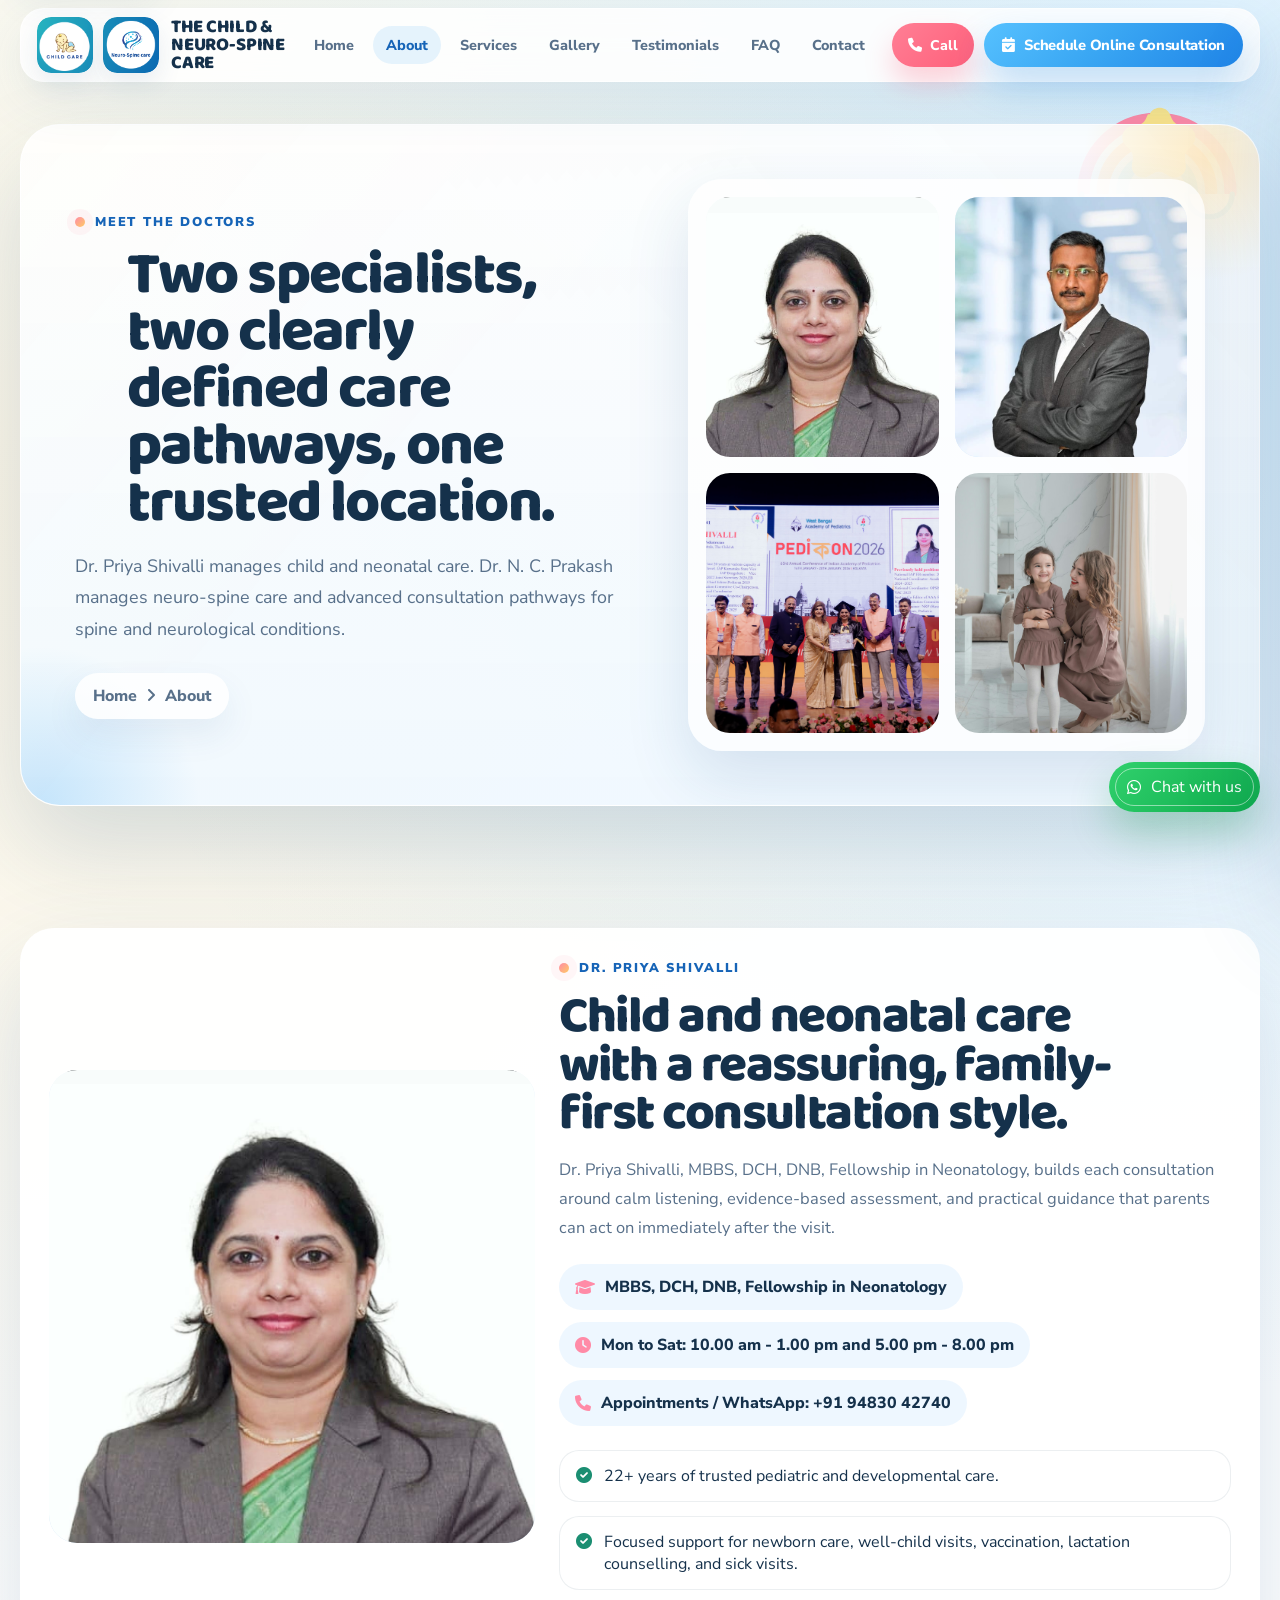
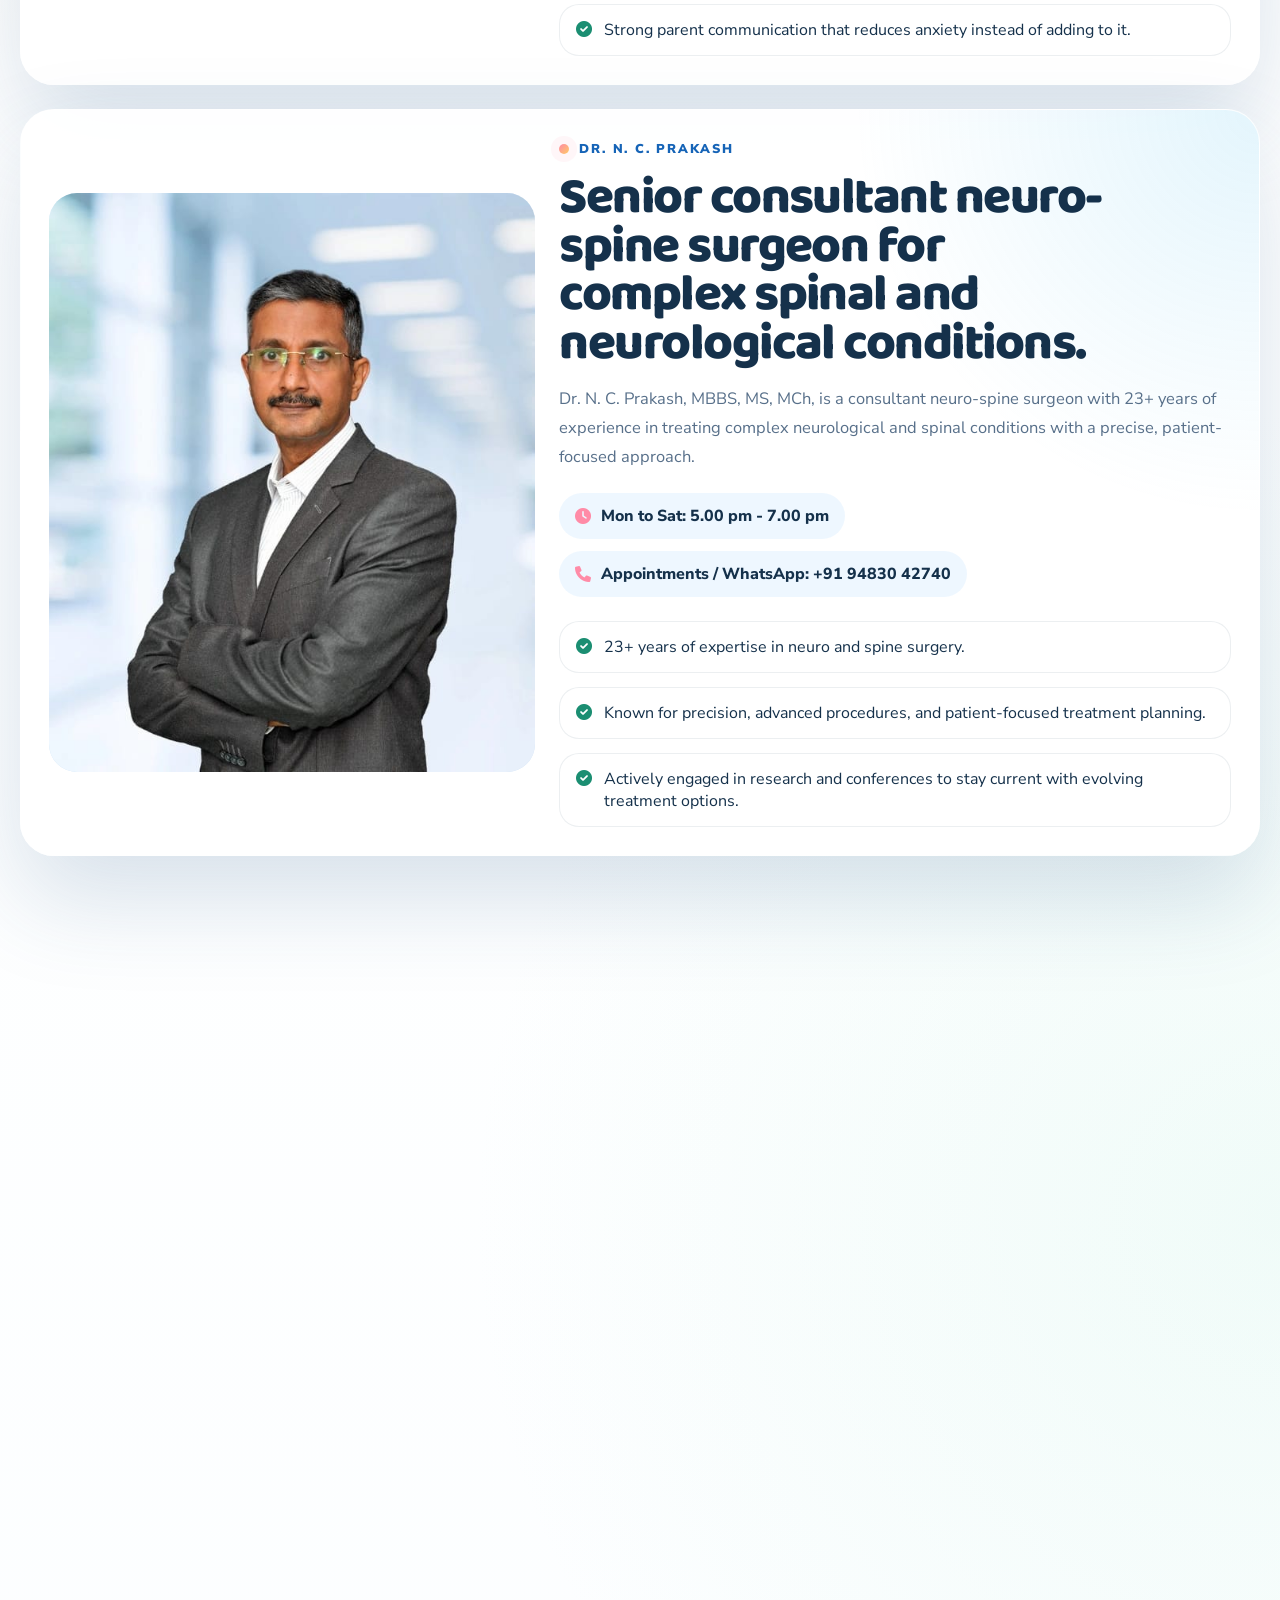
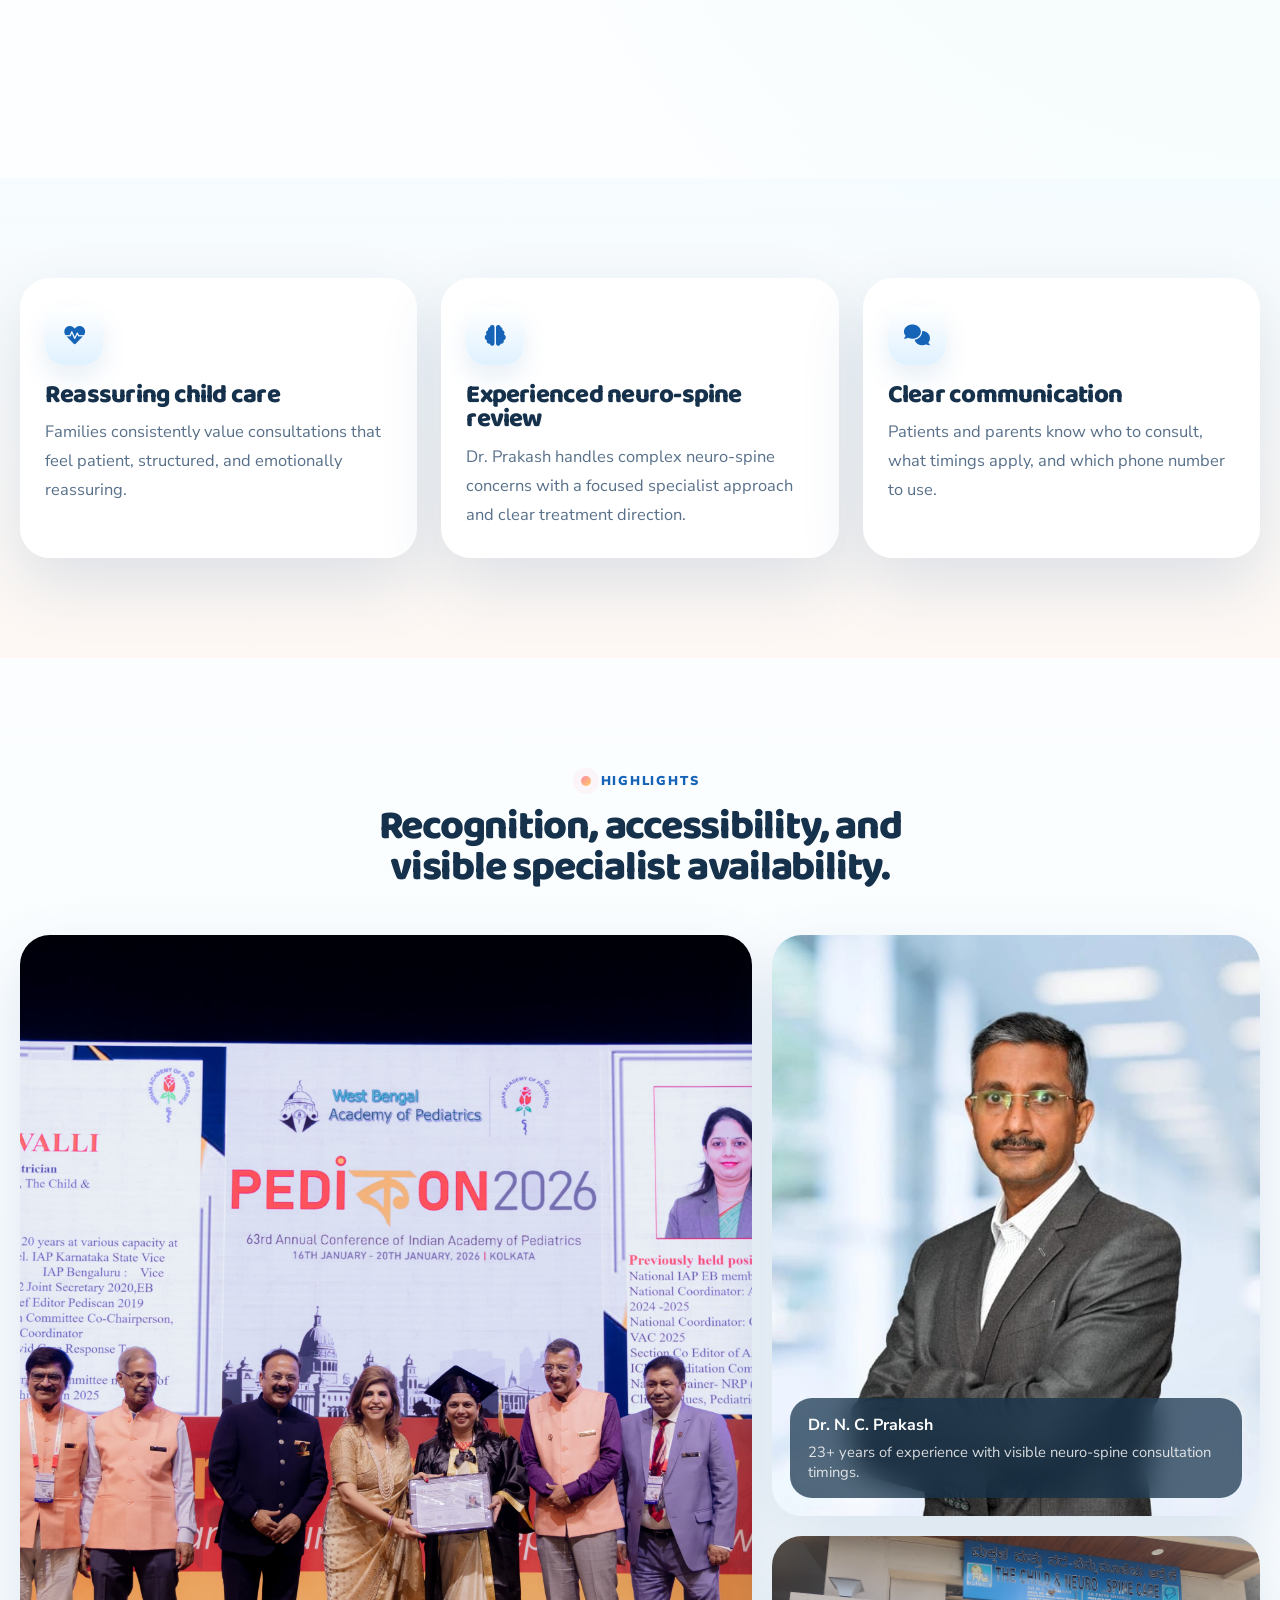
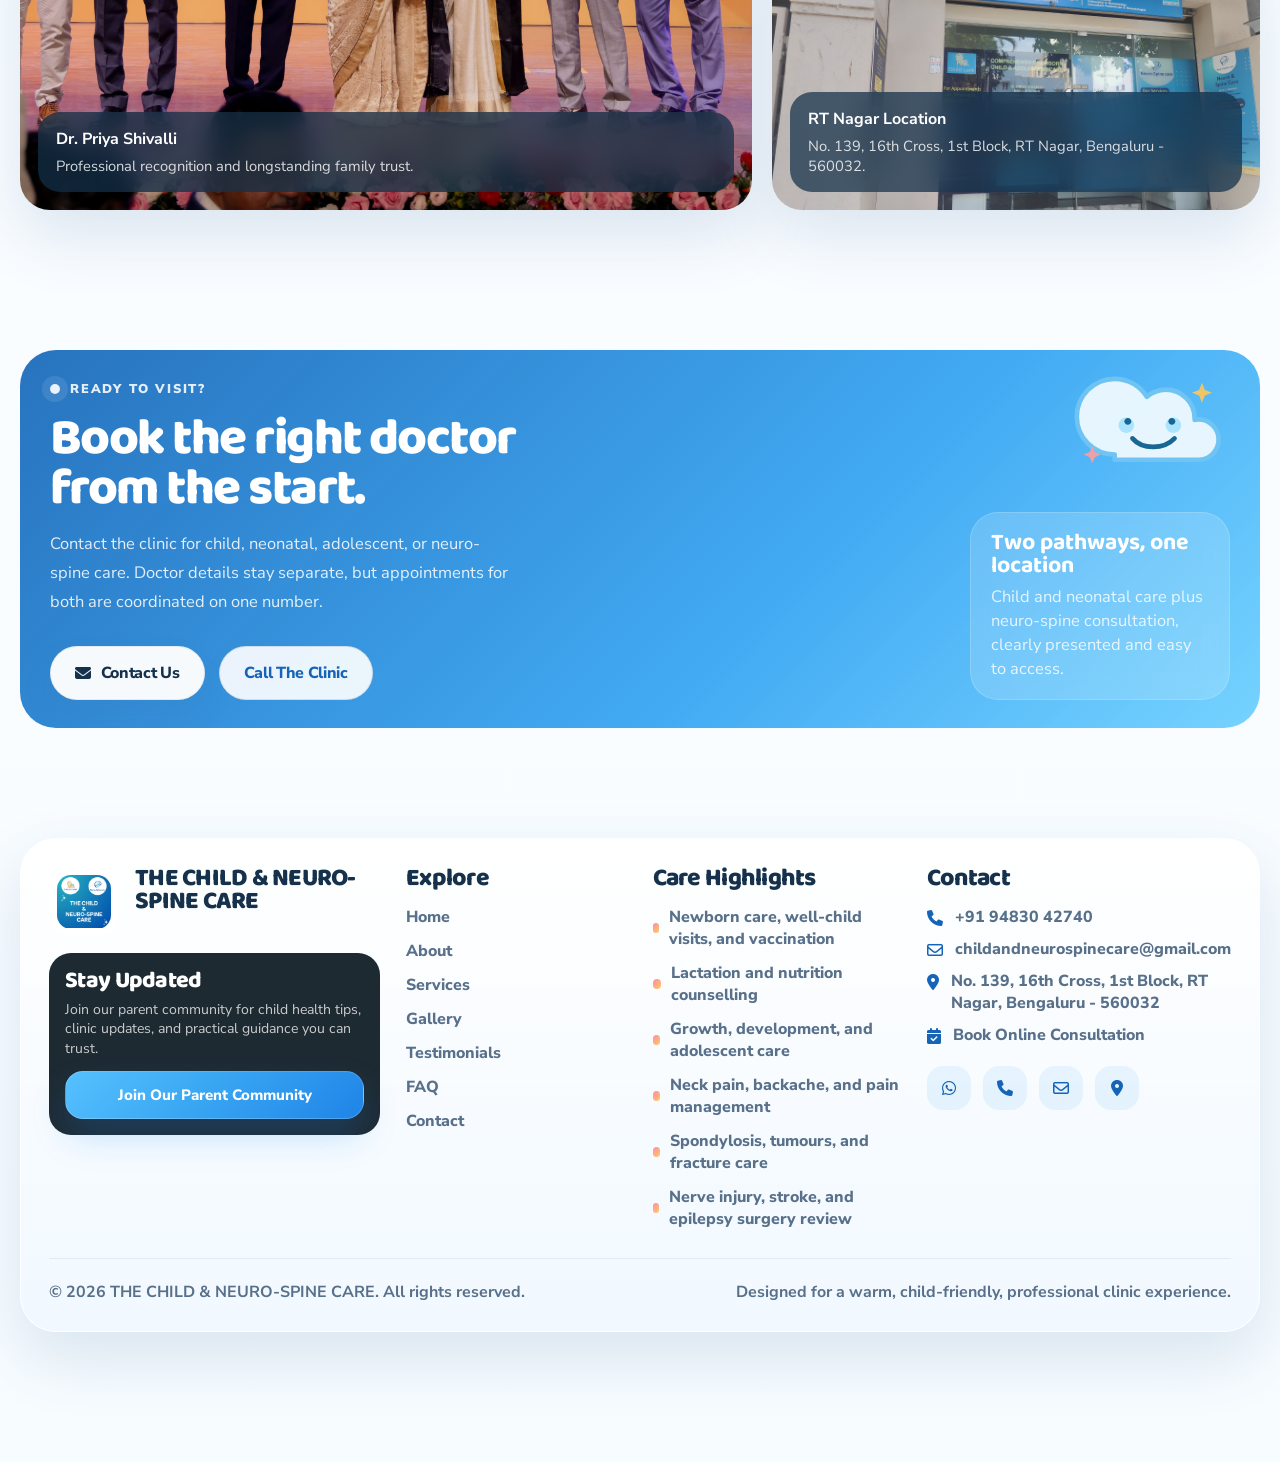
==== commit 9d3592ea: "commit" ====
--- a/about.html
+++ b/about.html
@@ -58,7 +58,7 @@
                 <img src="assets/img/all-images/drprakash/dr nc prakash.jpeg" alt="Dr. N. C. Prakash consultant neuro-spine surgeon portrait" width="280" height="260" loading="lazy">
               </div>
               <img src="assets/img/all-images/drpriya/fiap-award.jpeg" alt="Professional recognition award" width="280" height="260" loading="lazy">
-              <img src="assets/img/all-images/drpriya/WhatsApp Image 2026-04-08 at 11.04.37.jpeg" alt="THE CHILD &amp; NEURO-SPINE CARE location" width="280" height="260" loading="lazy">
+              <img src="assets/img/all-images/works/urban-modern-mom.jpg" alt="Indian urban mother and baby visual" width="280" height="260" loading="lazy">
             </div>
           </div>
         </div>
@@ -75,15 +75,15 @@
             <div class="doctor-profile-card__body">
               <span class="eyebrow">Dr. Priya Shivalli</span>
               <h2>Child and neonatal care with a reassuring, family-first consultation style.</h2>
-              <p>Dr. Priya&rsquo;s approach is built around calm listening, evidence-based assessment, and practical guidance that parents can act on immediately after the visit.</p>
+              <p>Dr. Priya Shivalli, MBBS, DCH, DNB, Fellowship in Neonatology, builds each consultation around calm listening, evidence-based assessment, and practical guidance that parents can act on immediately after the visit.</p>
               <div class="doctor-profile-card__meta">
-                <span><i class="fa-solid fa-baby"></i> Child and neonatal care</span>
-                <span><i class="fa-solid fa-stethoscope"></i> Newborn to growing child support</span>
-                <span><i class="fa-solid fa-seedling"></i> Growth and developmental review</span>
+                <span><i class="fa-solid fa-graduation-cap"></i> MBBS, DCH, DNB, Fellowship in Neonatology</span>
+                <span><i class="fa-solid fa-clock"></i> Mon to Sat: 10.00 am - 1.00 pm and 5.00 pm - 8.00 pm</span>
+                <span><i class="fa-solid fa-phone"></i> Appointments / WhatsApp: +91 94830 42740</span>
               </div>
               <ul class="feature-list">
                 <li><i class="fa-solid fa-circle-check"></i><span>22+ years of trusted pediatric and developmental care.</span></li>
-                <li><i class="fa-solid fa-circle-check"></i><span>Focused support for newborns, children, milestones, and follow-up planning.</span></li>
+                <li><i class="fa-solid fa-circle-check"></i><span>Focused support for newborn care, well-child visits, vaccination, lactation counselling, and sick visits.</span></li>
                 <li><i class="fa-solid fa-circle-check"></i><span>Strong parent communication that reduces anxiety instead of adding to it.</span></li>
               </ul>
             </div>
@@ -99,7 +99,7 @@
               <p>Dr. N. C. Prakash, MBBS, MS, MCh, is a consultant neuro-spine surgeon with 23+ years of experience in treating complex neurological and spinal conditions with a precise, patient-focused approach.</p>
               <div class="doctor-profile-card__meta">
                 <span><i class="fa-solid fa-clock"></i> Mon to Sat: 5.00 pm - 7.00 pm</span>
-                <span><i class="fa-solid fa-phone"></i> Appointments / WhatsApp: +91 99800 03124</span>
+                <span><i class="fa-solid fa-phone"></i> Appointments / WhatsApp: +91 94830 42740</span>
               </div>
               <ul class="feature-list">
                 <li><i class="fa-solid fa-circle-check"></i><span>23+ years of expertise in neuro and spine surgery.</span></li>
@@ -116,7 +116,7 @@
       <div class="container">
         <div class="section-header center" data-reveal>
           <span class="eyebrow">Who Manages What</span>
-          <h2>Clear responsibility split across the hospital.</h2>
+          <h2>Clear responsibility split across the clinic.</h2>
           <p>The site should make it obvious which doctor handles which pathway before a patient or family member even calls.</p>
         </div>
 
@@ -130,10 +130,10 @@
               </div>
             </div>
             <div class="service-list">
-              <div>Newborn care and feeding guidance</div>
-              <div>Neonatal follow-up and practical parent support</div>
-              <div>Vaccination planning and preventive pediatric care</div>
-              <div>Growth, development, milestones, and everyday child health review</div>
+              <div>Newborn care, well-child visits, and vaccination</div>
+              <div>Lactation counselling and nutrition counselling</div>
+              <div>Sick visits, growth monitoring, and development review</div>
+              <div>Adolescent care and ongoing pediatric follow-up</div>
             </div>
           </article>
 
@@ -149,7 +149,7 @@
               <div>Neck pain, backache, and pain management</div>
               <div>Cervical and lumbar spondylosis</div>
               <div>Brain and spine tumours, spinal fractures, and head or spine injury</div>
-              <div>Nerve injury, stroke surgery, and epilepsy surgery pathways</div>
+              <div>Nerve injury, stroke, and epilepsy surgery pathways</div>
             </div>
           </article>
         </div>
@@ -197,7 +197,7 @@
             <img src="assets/img/all-images/drprakash/dr nc prakash.jpeg" alt="Dr. N. C. Prakash consultant neuro-spine surgeon portrait" width="420" height="320" loading="lazy">
             <div class="mosaic-card__caption">
               <strong>Dr. N. C. Prakash</strong>
-              <span>23+ years of experience and visible neuro-spine consultation timings.</span>
+              <span>23+ years of experience with visible neuro-spine consultation timings.</span>
             </div>
           </article>
           <article class="mosaic-card" data-reveal>
@@ -219,10 +219,10 @@
             <div class="cta-copy">
               <span class="eyebrow eyebrow--light">Ready To Visit?</span>
               <h2>Book the right doctor from the start.</h2>
-              <p>Contact the clinic for child and neonatal care with Dr. Priya, or use Dr. Prakash&rsquo;s direct neuro-spine timing and number for specialist consultation.</p>
+              <p>Contact the clinic for child, neonatal, adolescent, or neuro-spine care. Doctor details stay separate, but appointments for both are coordinated on one number.</p>
               <div class="btn-row">
                 <a class="btn btn-secondary" href="contact.html"><i class="fa-solid fa-envelope"></i> Contact Us</a>
-                <a class="btn btn-outline" href="tel:+919980003124">Call Dr. Prakash</a>
+                <a class="btn btn-outline" href="tel:+919483042740">Call The Clinic</a>
               </div>
             </div>
             <div class="cta-card">
@@ -249,7 +249,7 @@
 
   <div class="sticky-cta-bar">
     <div class="sticky-cta-bar__inner">
-      <a class="btn btn-primary" href="https://priyashivalli.exlyapp.com/049aae21-1f39-4c8d-b54e-3b586f53eaff" target="_blank" rel="noopener"><i class="fa-solid fa-calendar-check"></i> Book Online Consultaion</a>
+      <a class="btn btn-primary" href="https://priyashivalli.exlyapp.com/plan/bb7b796f-a031-49b8-b7fc-497026ac1e95" target="_blank" rel="noopener"><i class="fa-solid fa-calendar-check"></i> Book Online Consultation</a>
       <a class="btn btn-call" href="tel:+919483042740"><i class="fa-solid fa-phone"></i> Call</a>
     </div>
   </div>
--- a/assets/css/styles.css
+++ b/assets/css/styles.css
@@ -3149,6 +3149,10 @@
   color: var(--secondary);
 }
 
+.doctor-showcase-card__actions {
+  width: 100%;
+}
+
 .cta-band {
   padding-top: 28px;
   padding-bottom: 110px;
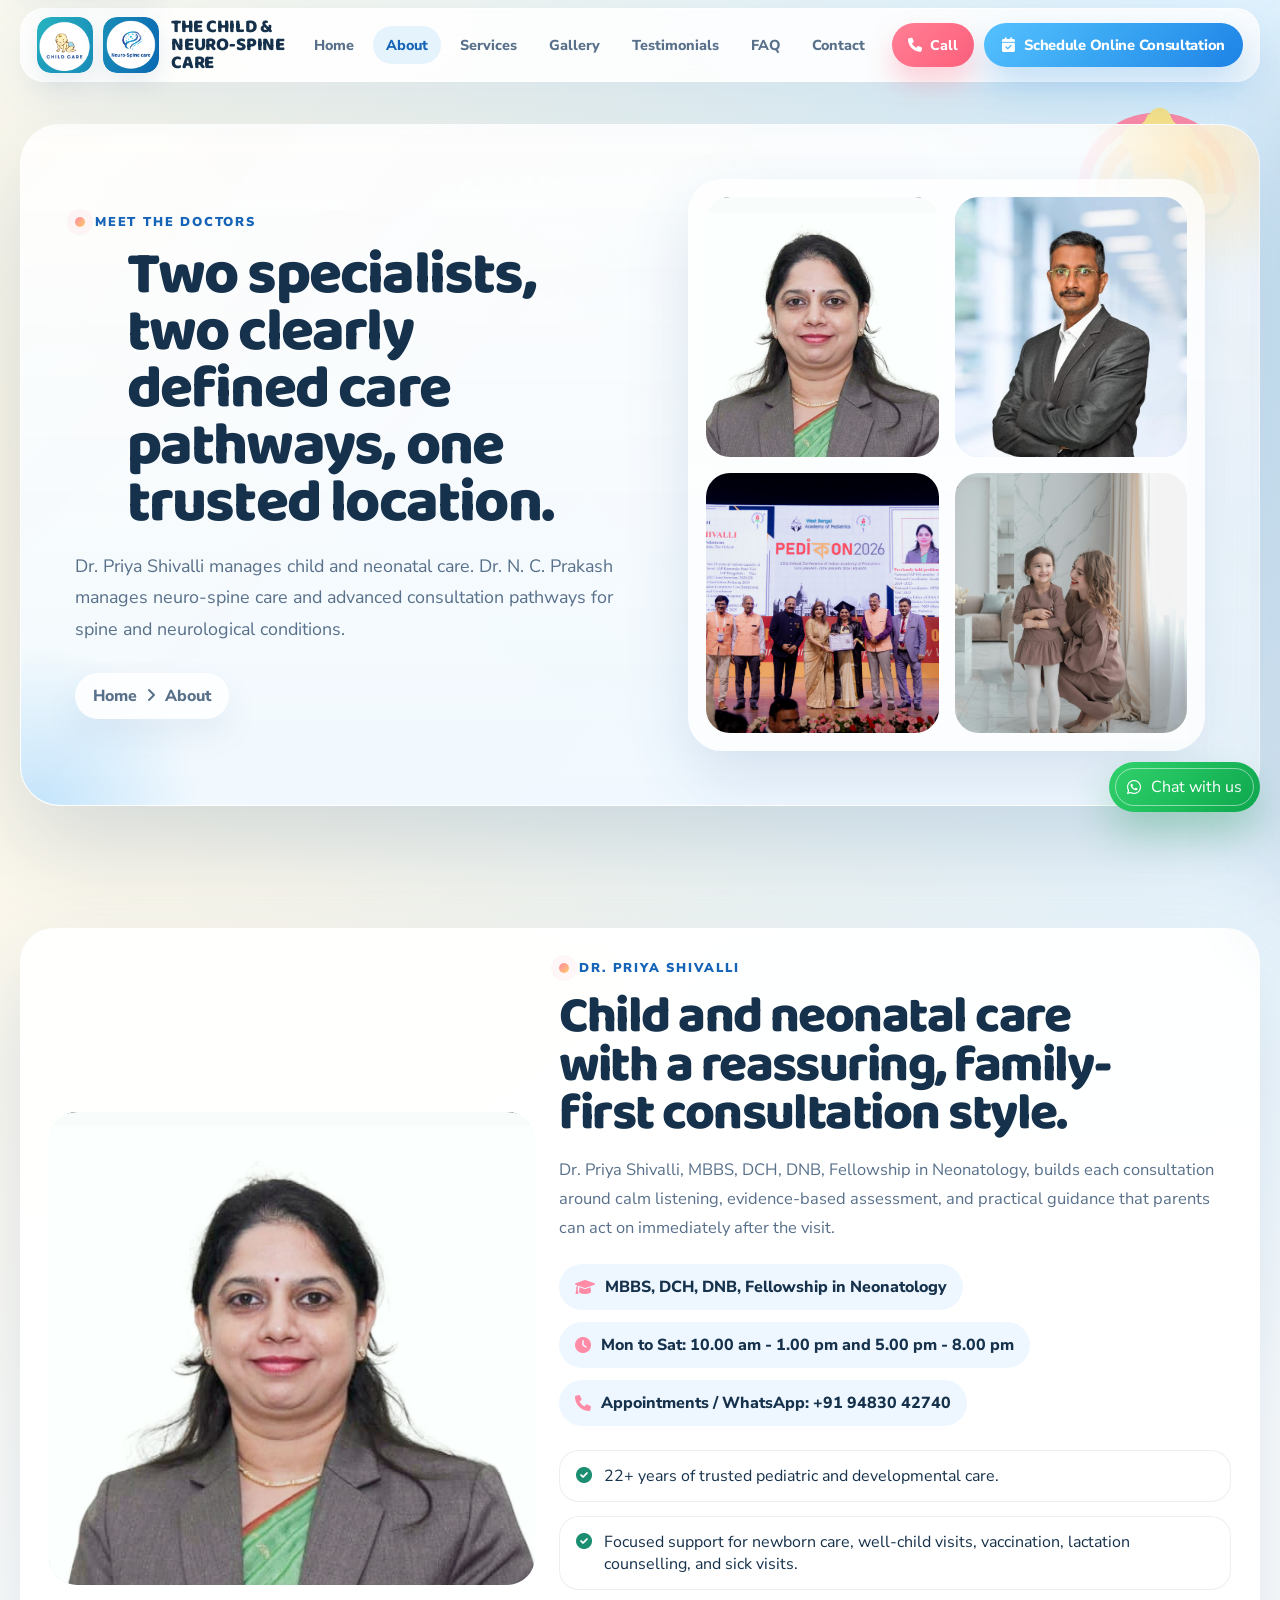
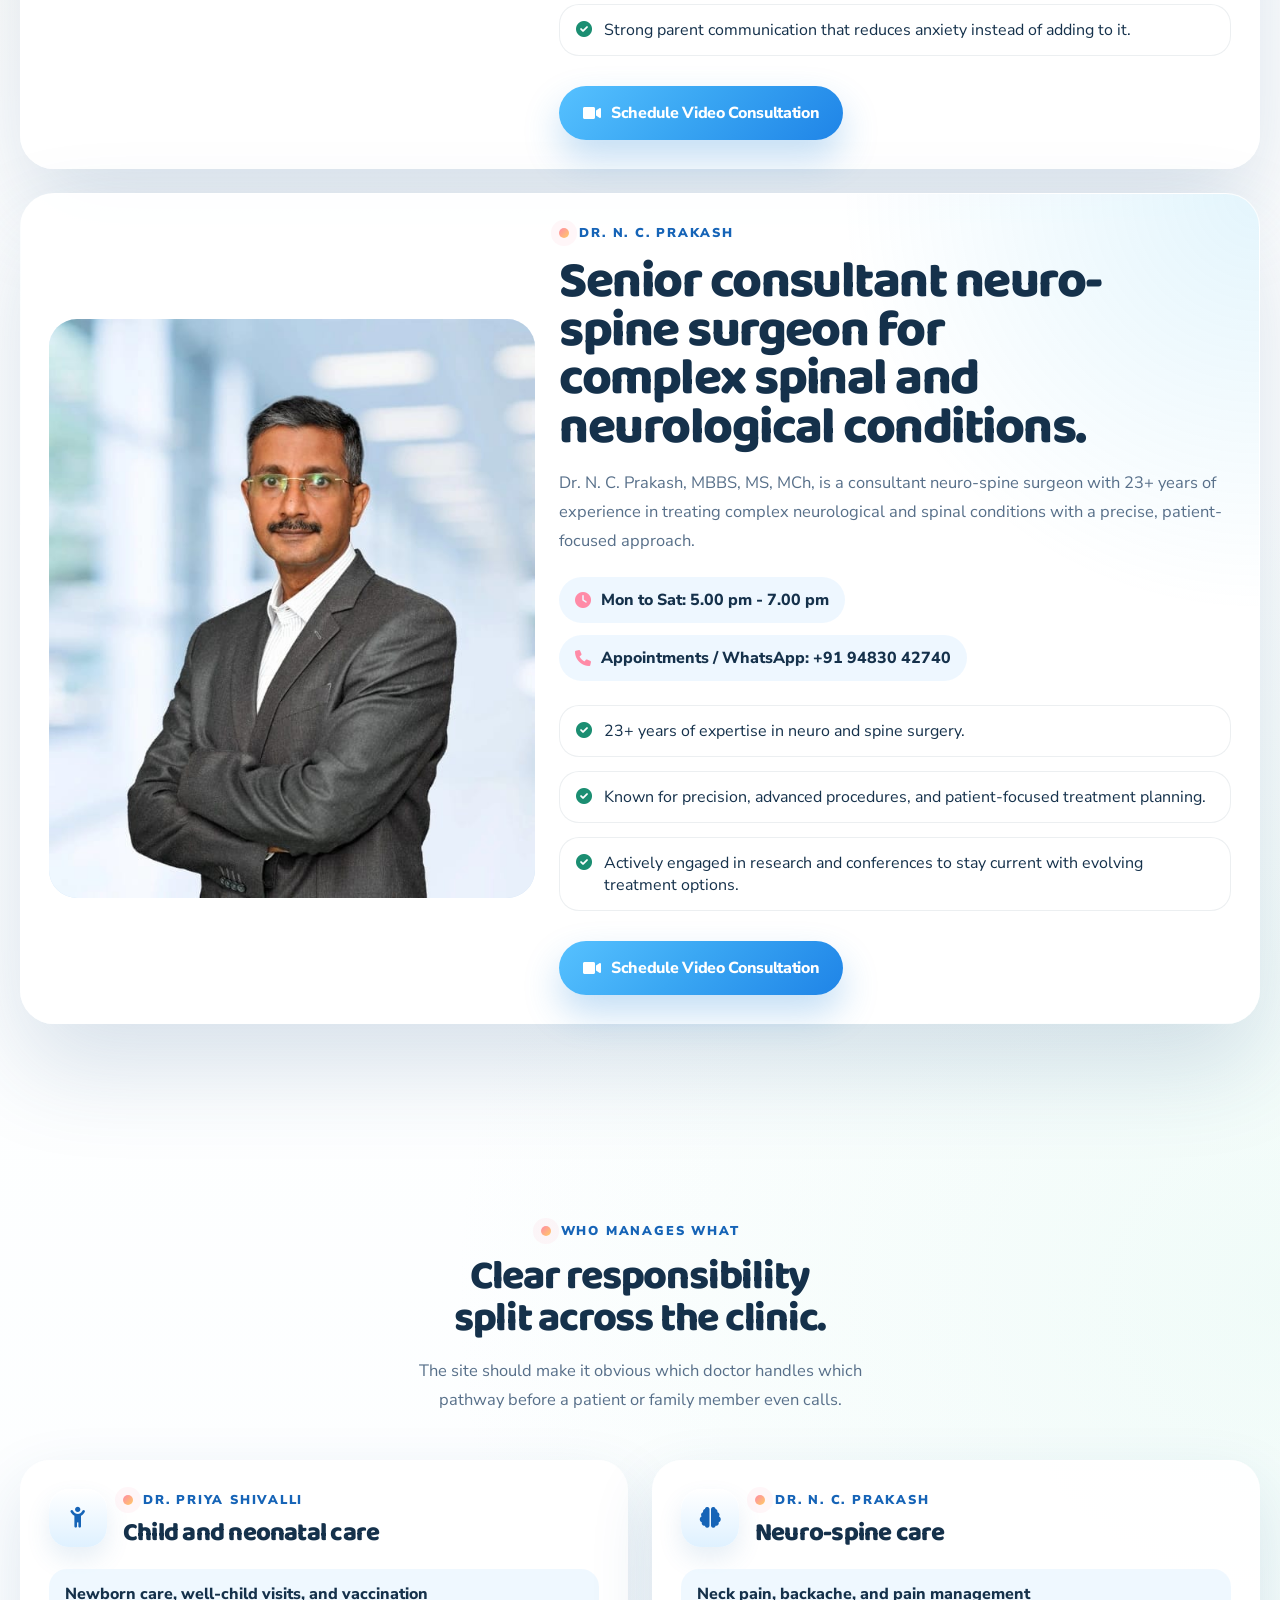
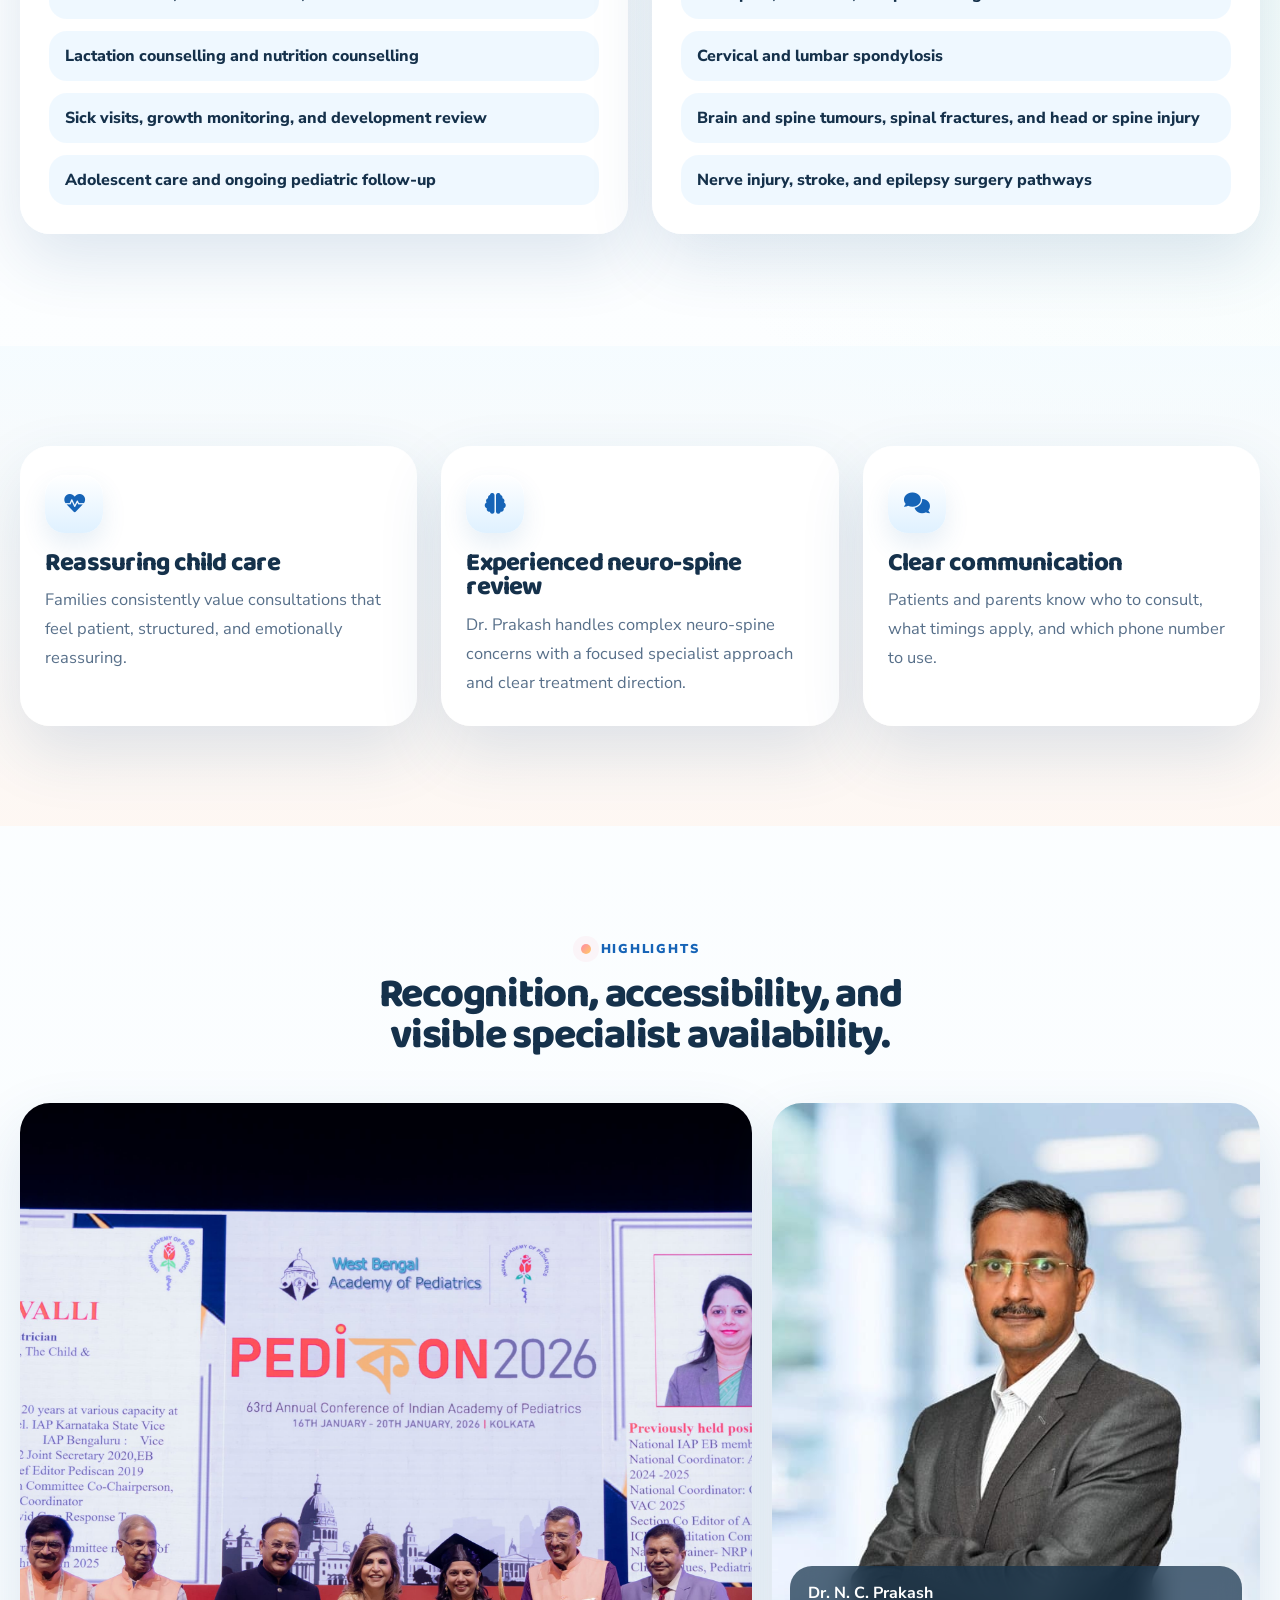
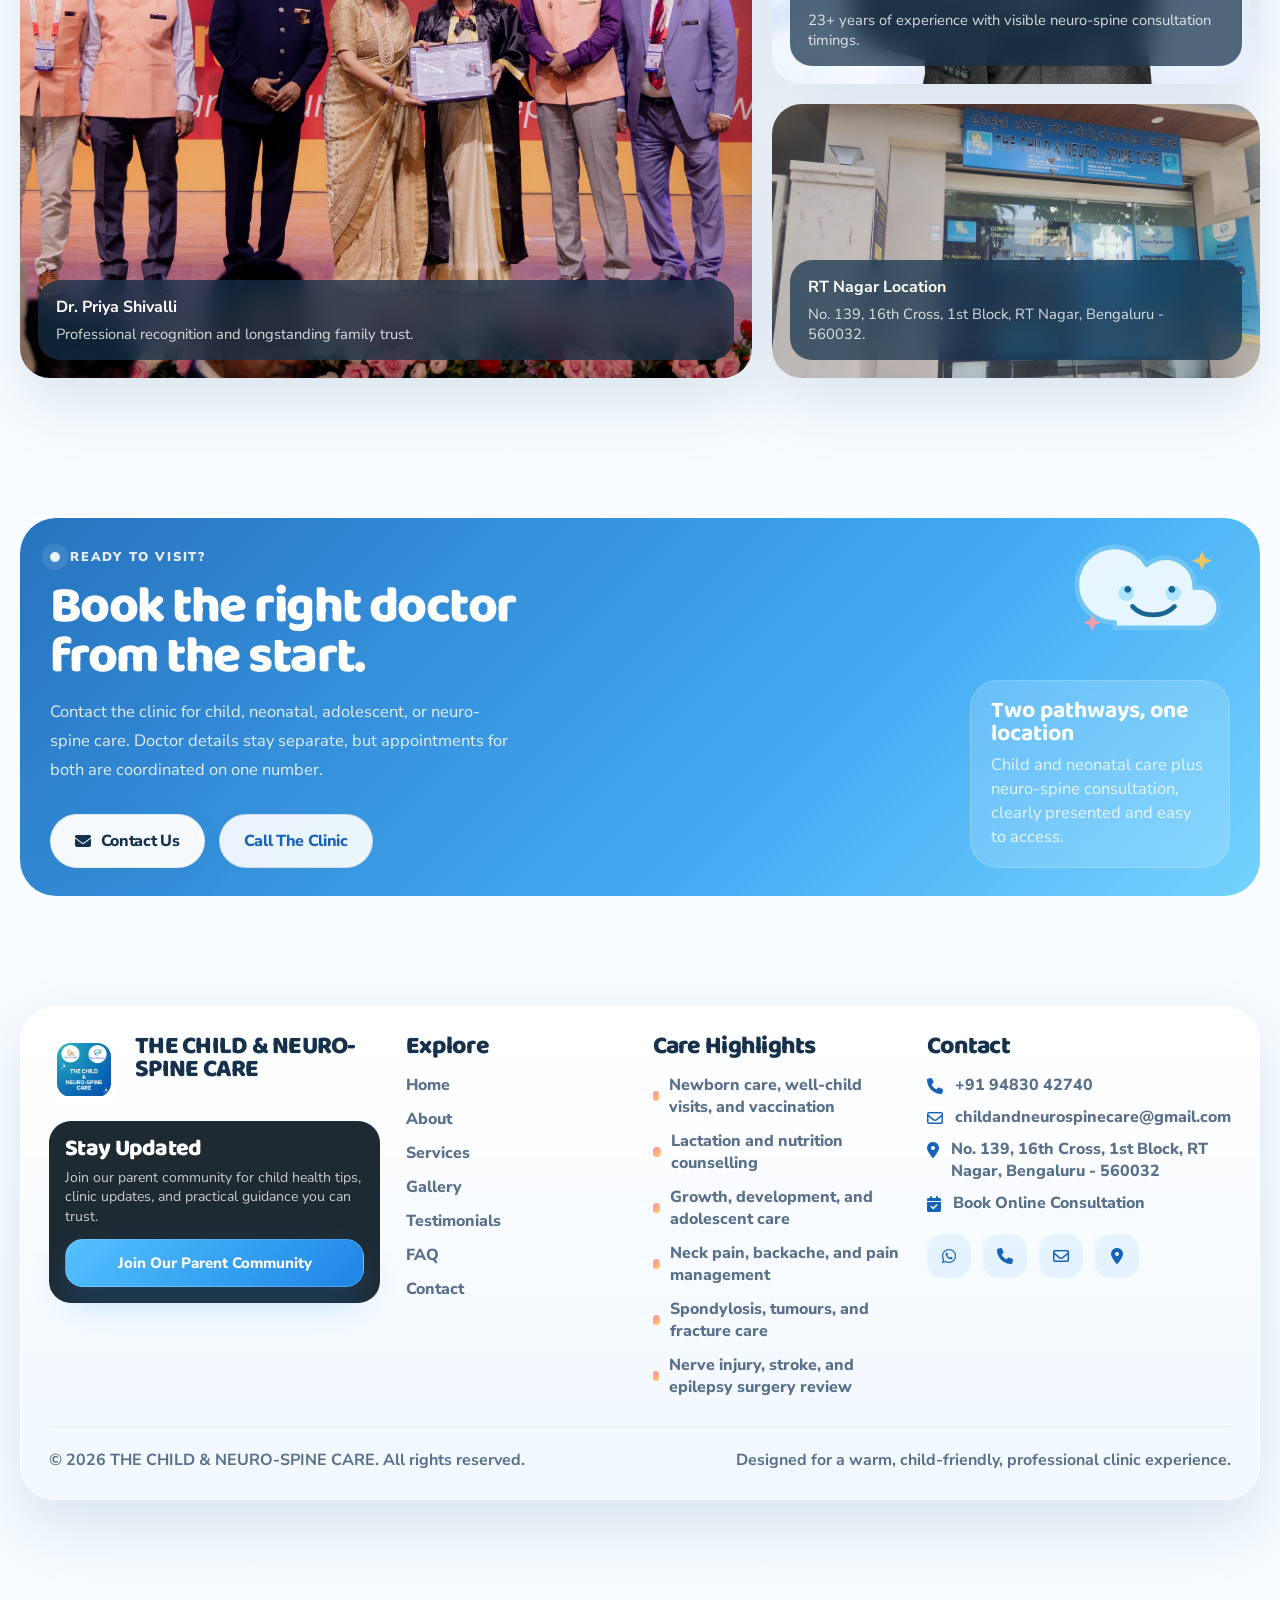
==== commit 26c63bdb: "commit" ====
--- a/about.html
+++ b/about.html
@@ -86,6 +86,11 @@
                 <li><i class="fa-solid fa-circle-check"></i><span>Focused support for newborn care, well-child visits, vaccination, lactation counselling, and sick visits.</span></li>
                 <li><i class="fa-solid fa-circle-check"></i><span>Strong parent communication that reduces anxiety instead of adding to it.</span></li>
               </ul>
+              <div class="btn-row">
+                <a class="btn btn-primary" href="https://priyashivalli.exlyapp.com/049aae21-1f39-4c8d-b54e-3b586f53eaff" target="_blank" rel="noopener">
+                  <i class="fa-solid fa-video"></i> Schedule Video Consultation
+                </a>
+              </div>
             </div>
           </article>
 
@@ -106,6 +111,11 @@
                 <li><i class="fa-solid fa-circle-check"></i><span>Known for precision, advanced procedures, and patient-focused treatment planning.</span></li>
                 <li><i class="fa-solid fa-circle-check"></i><span>Actively engaged in research and conferences to stay current with evolving treatment options.</span></li>
               </ul>
+              <div class="btn-row">
+                <a class="btn btn-primary" href="https://priyashivalli.exlyapp.com/e1489ec5-6692-4512-bc24-43e2964b66e3" target="_blank" rel="noopener">
+                  <i class="fa-solid fa-video"></i> Schedule Video Consultation
+                </a>
+              </div>
             </div>
           </article>
         </div>
